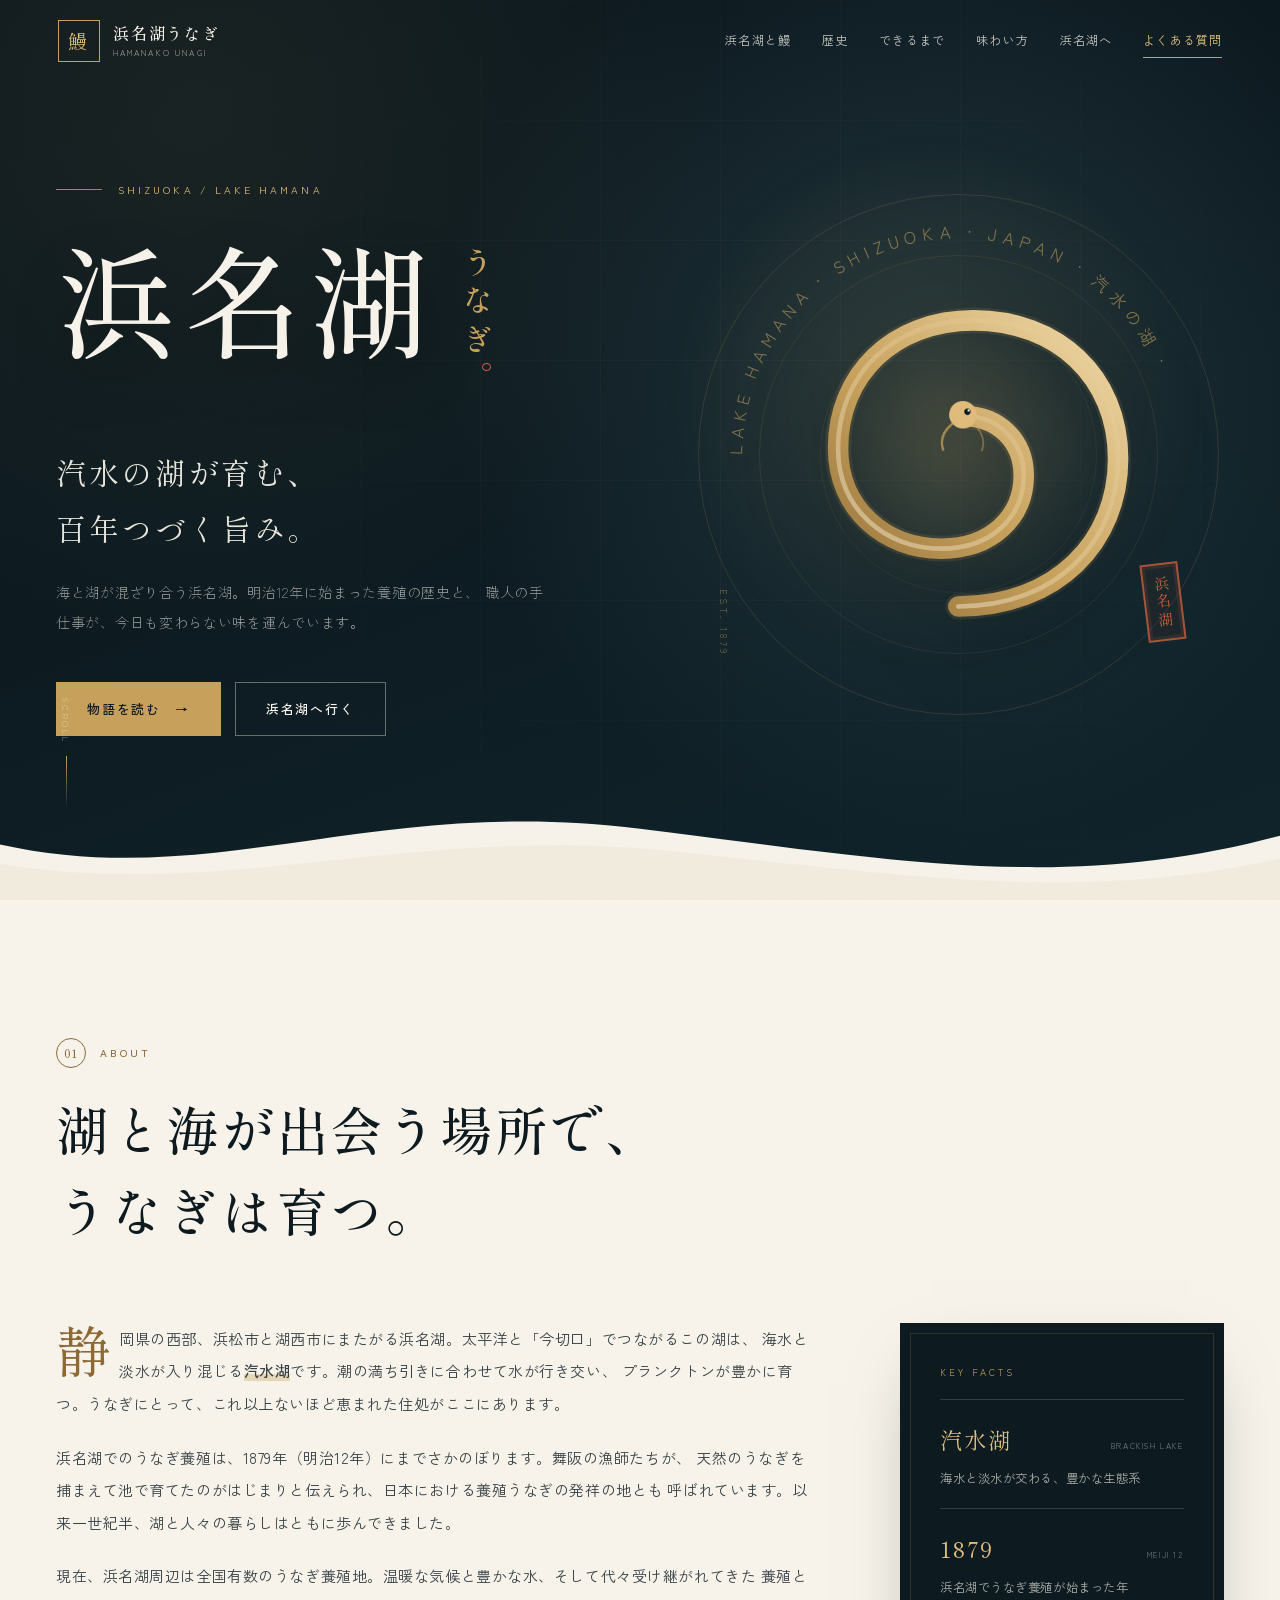
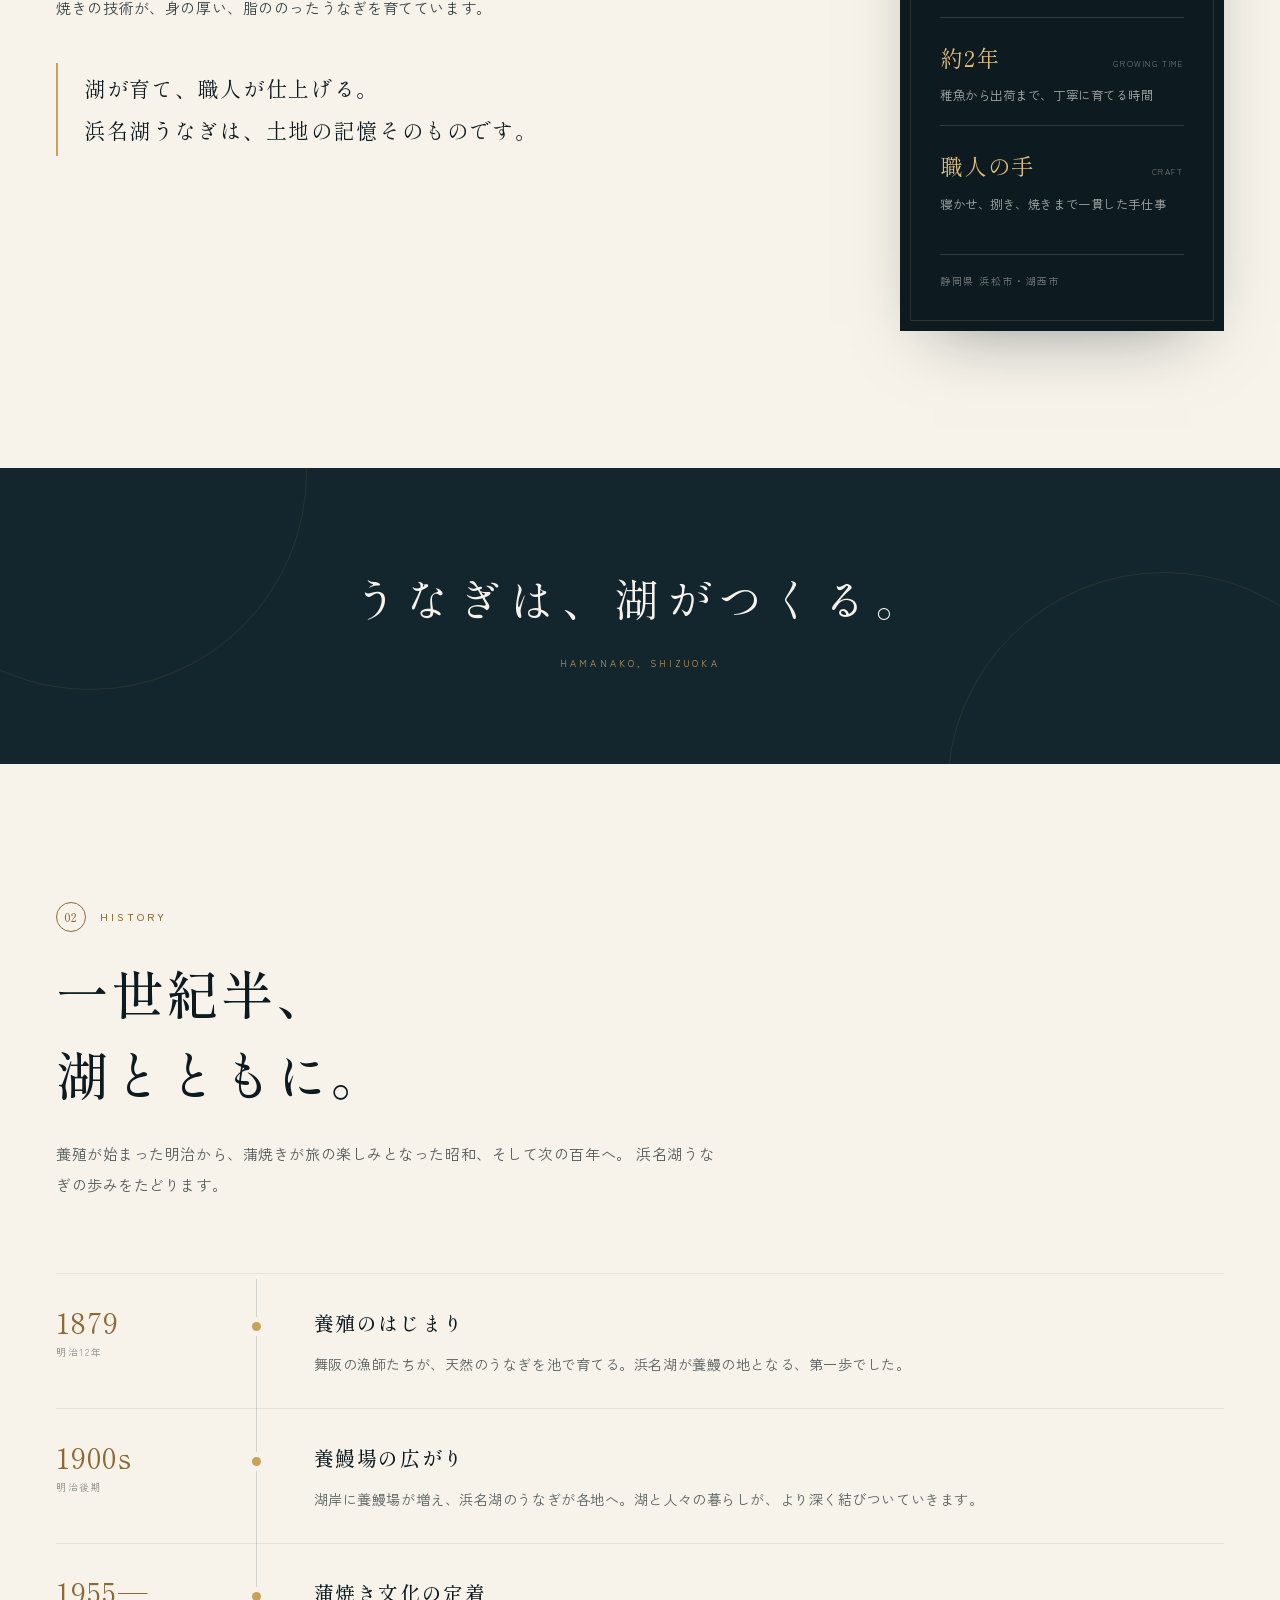
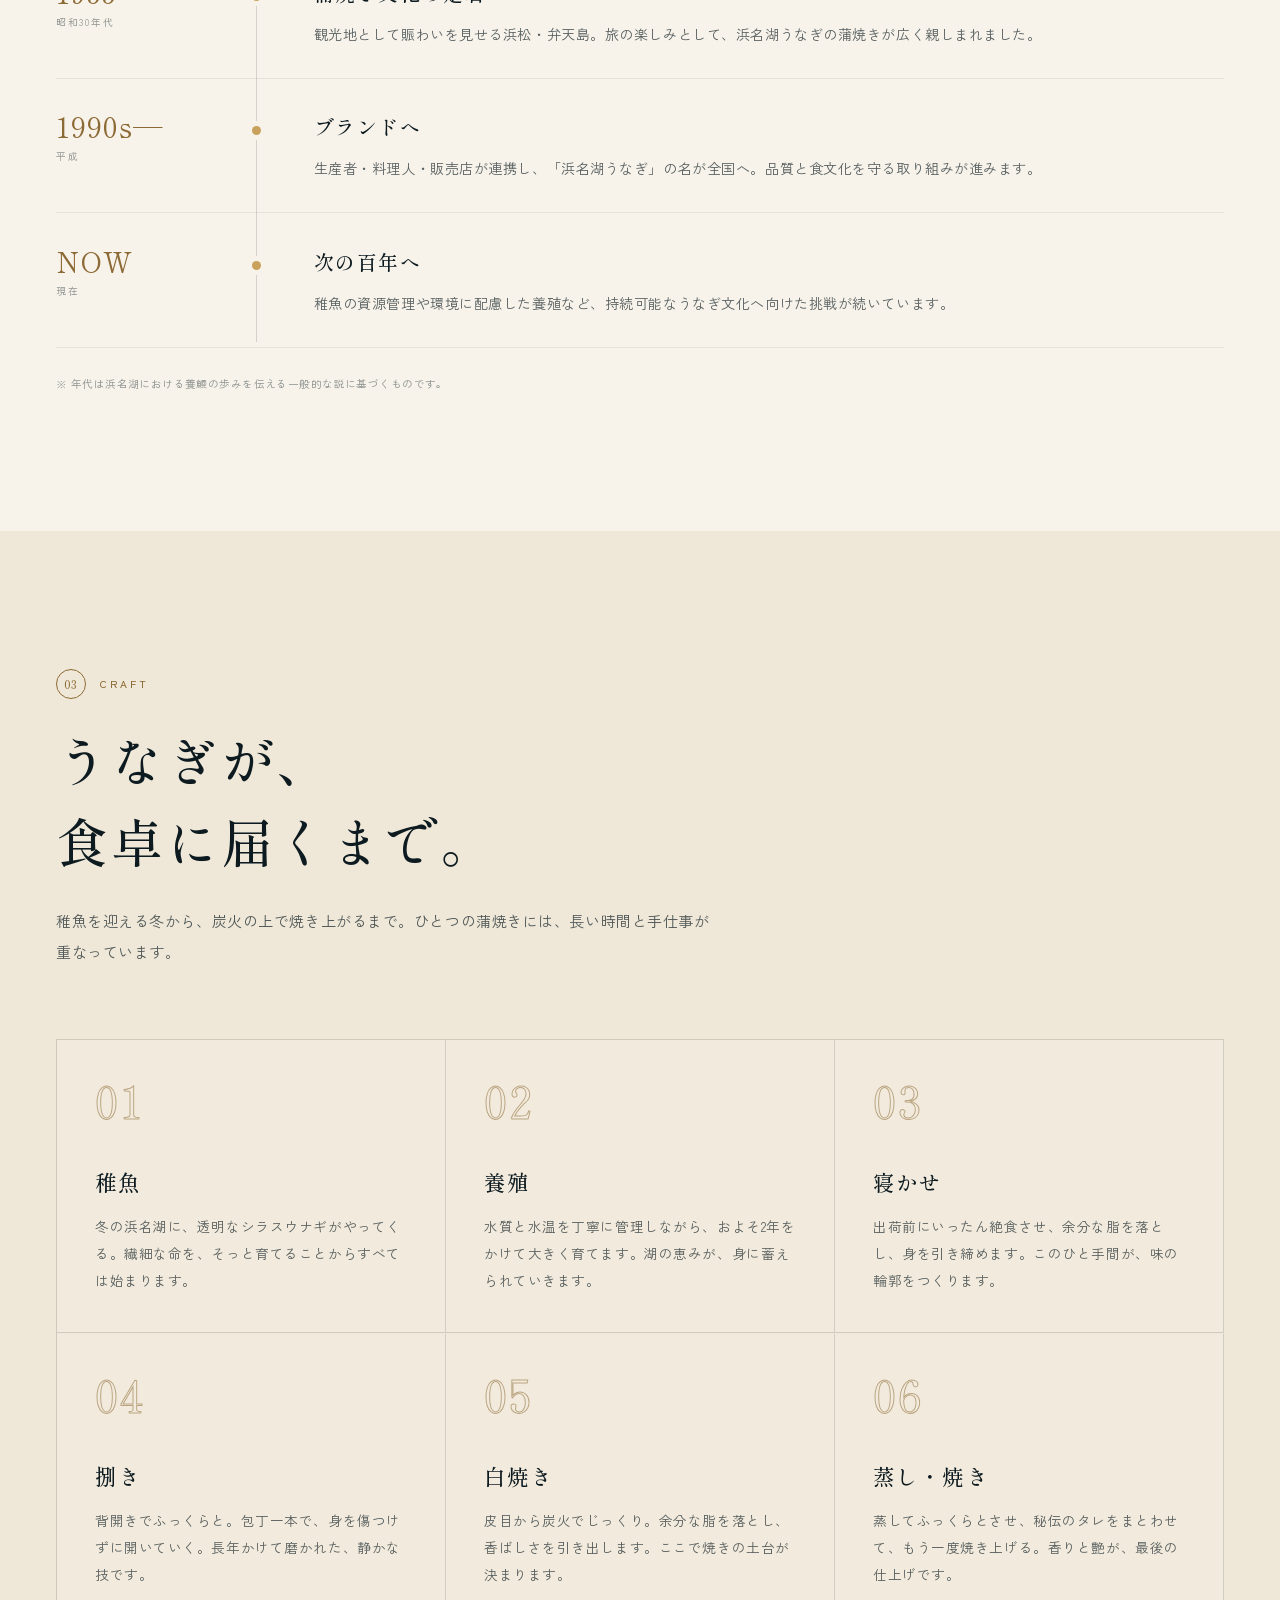
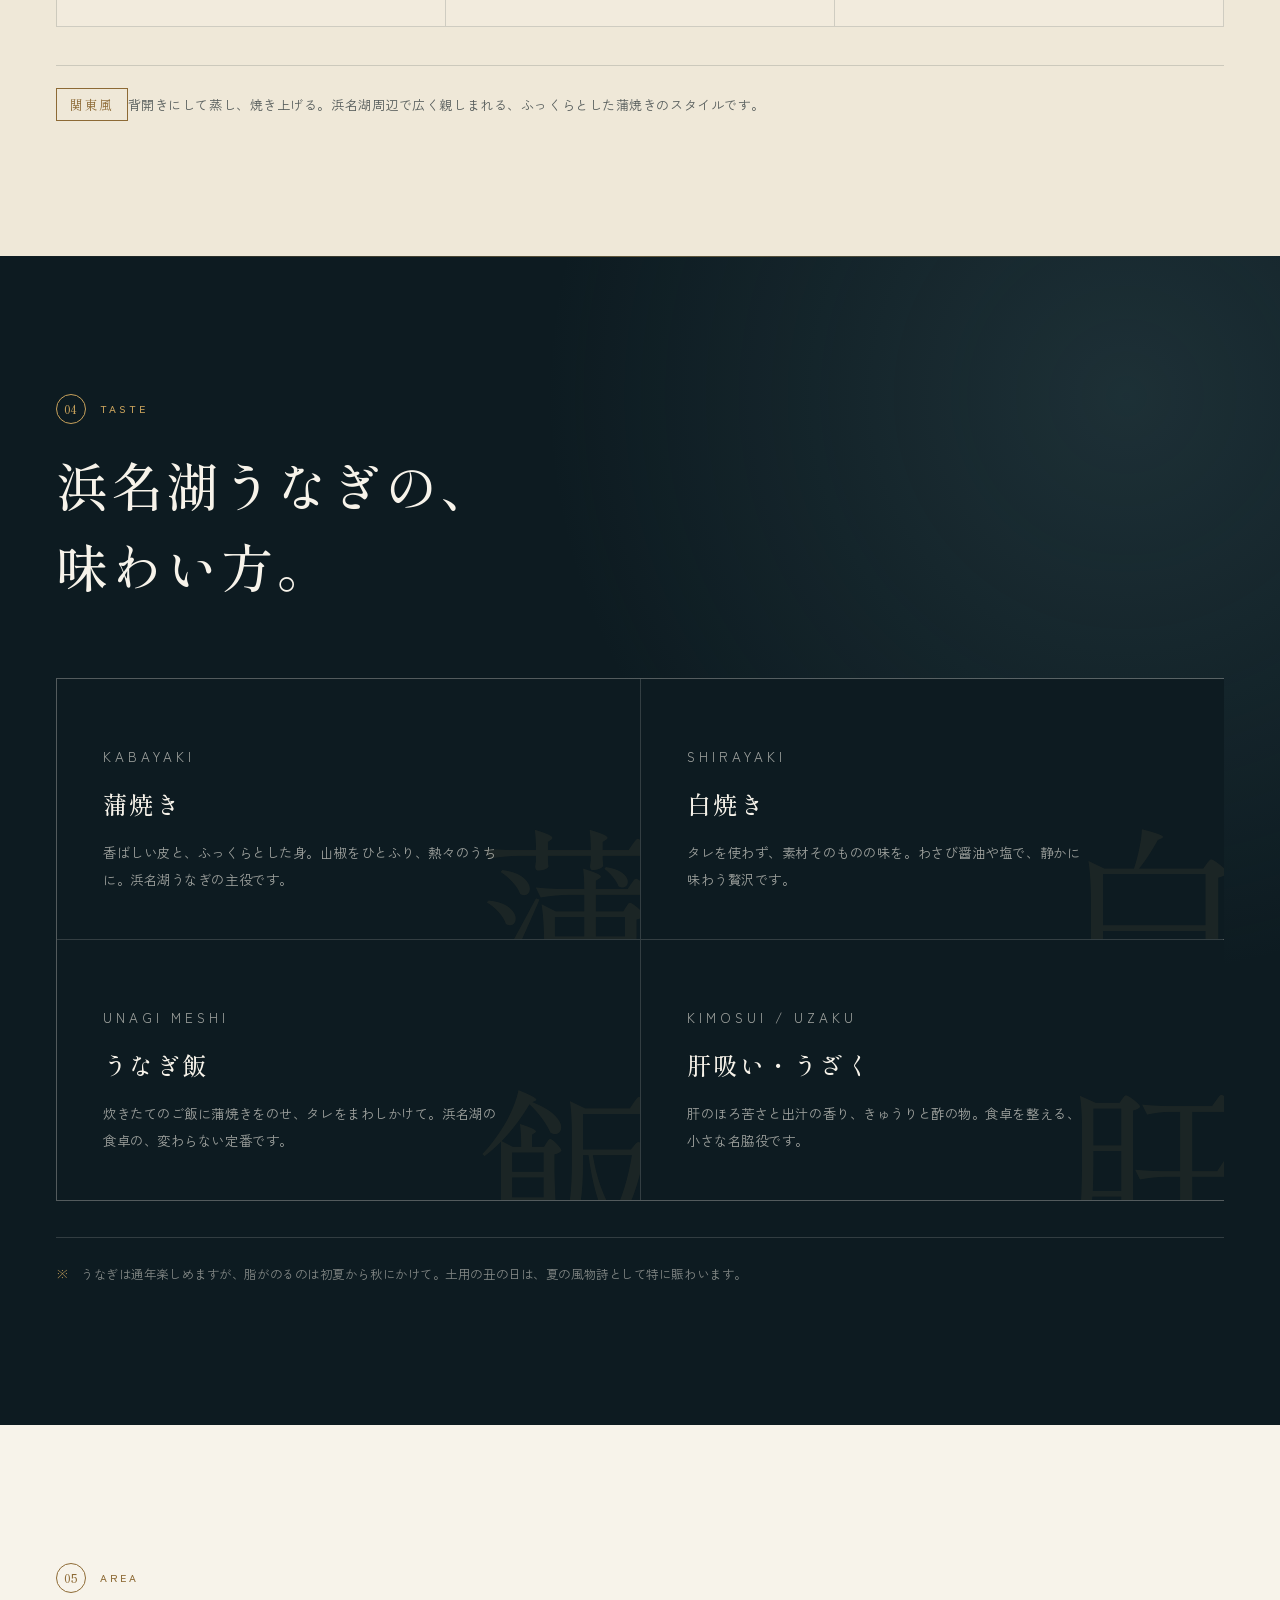
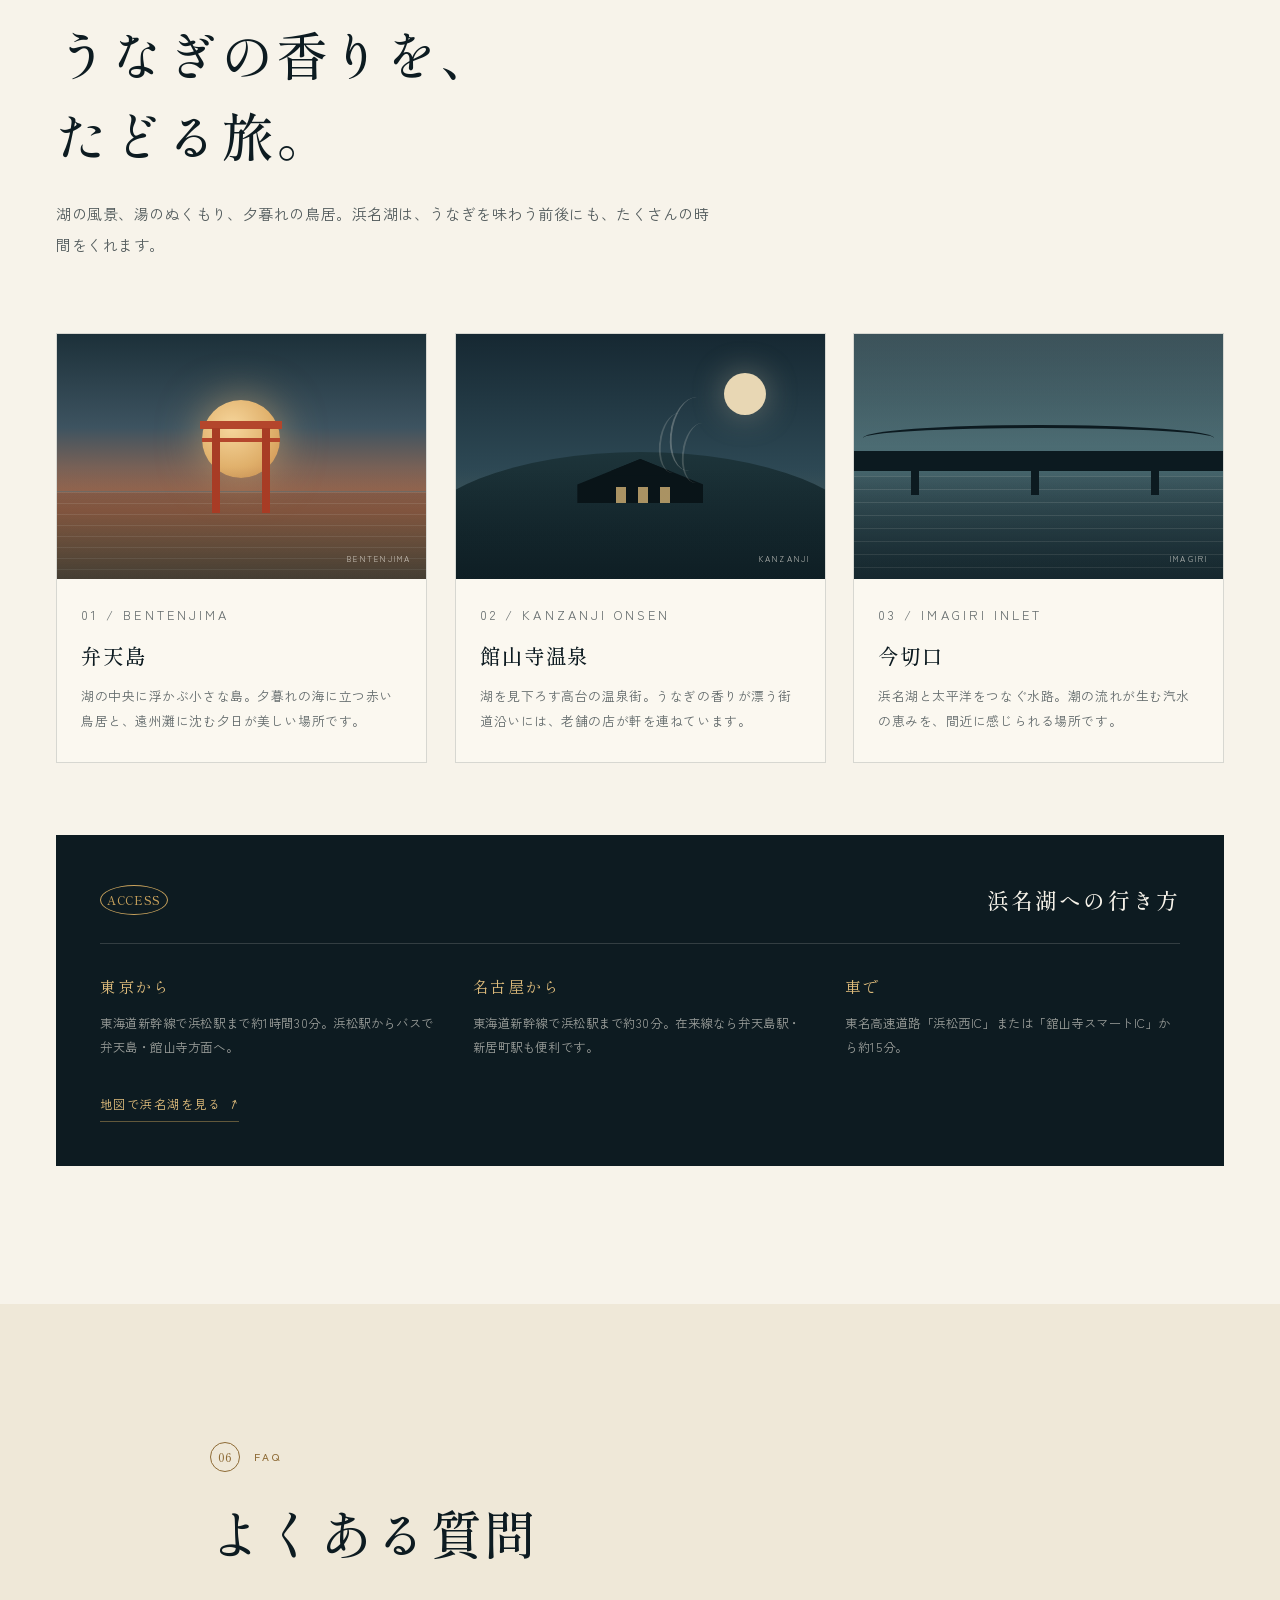
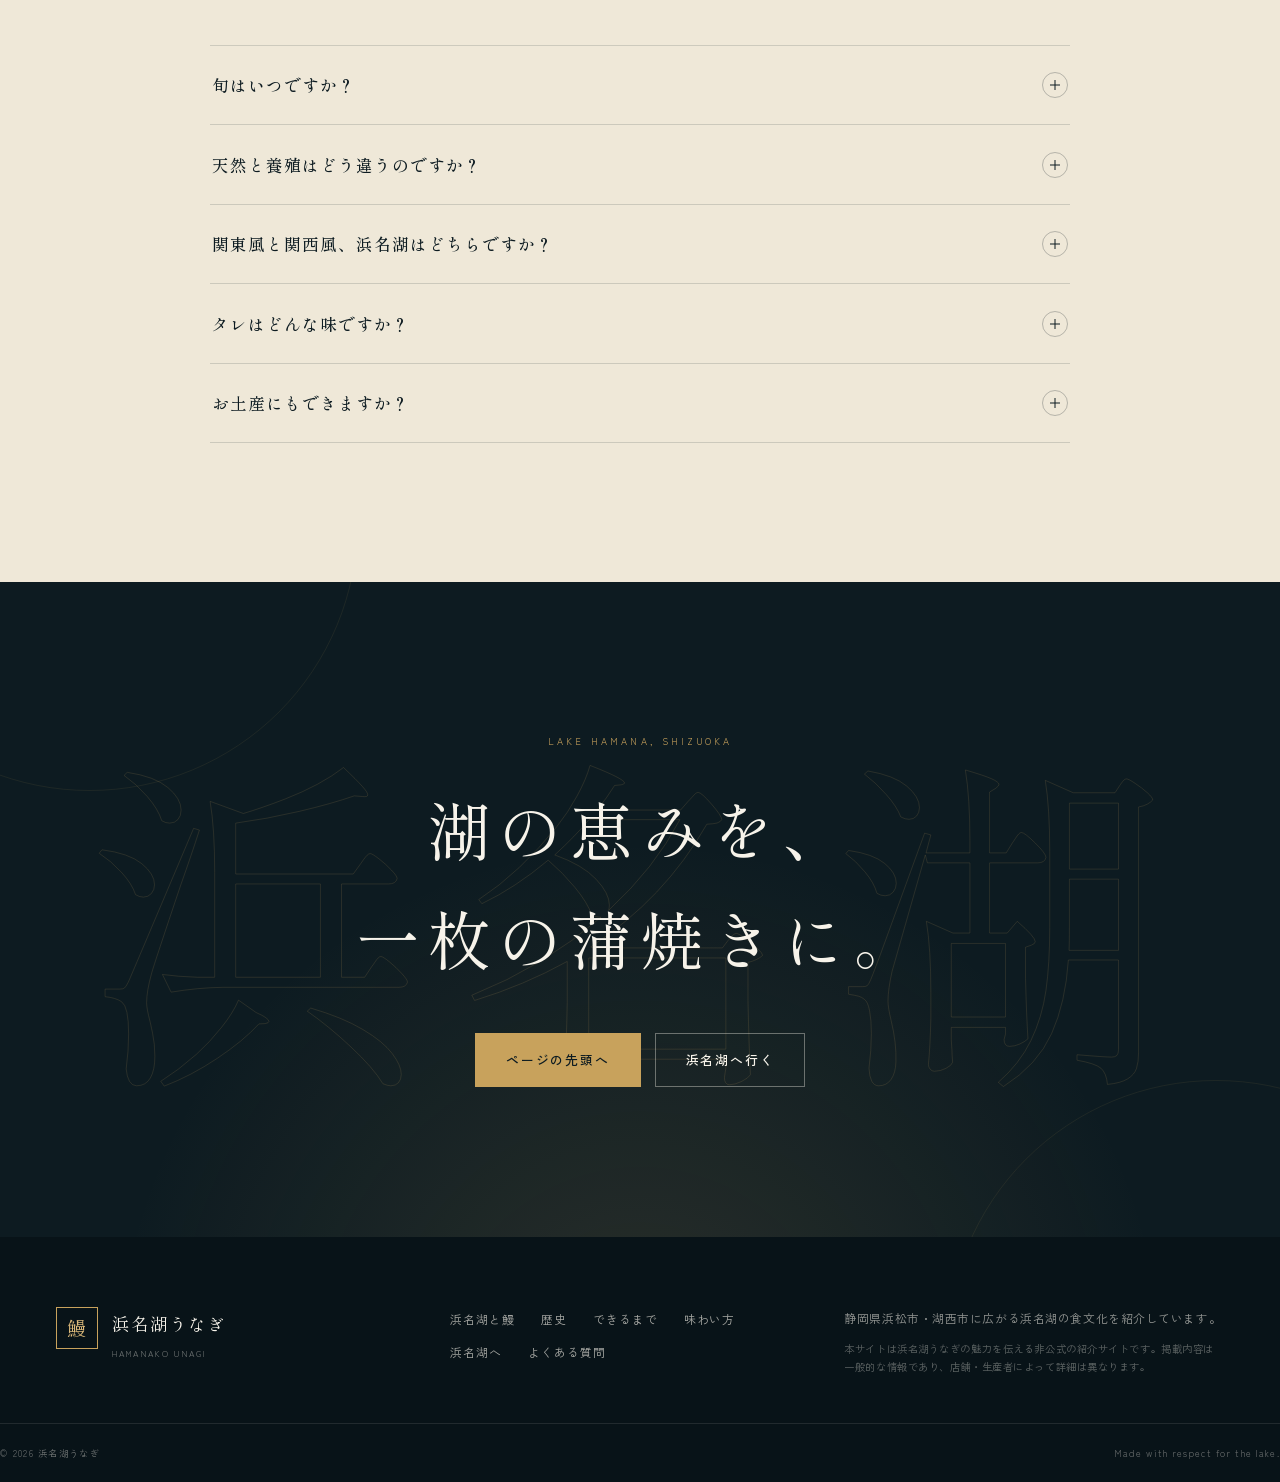
==== index.html @ 0a4b69a8 "浜名湖うなぎの紹介サイトを追加" ====
<!DOCTYPE html>
<html lang="ja">
<head>
  <meta charset="UTF-8">
  <script>document.documentElement.classList.add("js");</script>
  <meta name="viewport" content="width=device-width, initial-scale=1.0">
  <title>浜名湖うなぎ｜汽水の湖が育む、百年の旨み</title>
  <meta name="description" content="静岡県・浜名湖のうなぎを紹介するサイト。海と湖が出会う汽水湖の恵み、1879年から続く養殖の歴史、職人の手仕事、蒲焼き・白焼きの味わい方、浜名湖周辺の楽しみ方をご案内します。">
  <meta name="author" content="浜名湖うなぎ紹介サイト">
  <meta name="theme-color" content="#0d1b21">
  <link rel="canonical" href="https://katzkawai.github.io/kklab-ds-hamanako-unagi/">

  <!-- OGP / Twitter -->
  <meta property="og:type" content="website">
  <meta property="og:site_name" content="浜名湖うなぎ">
  <meta property="og:title" content="浜名湖うなぎ｜汽水の湖が育む、百年の旨み">
  <meta property="og:description" content="海と湖が出会う汽水湖・浜名湖。1879年から続く養殖の歴史と、職人の手仕事が育てるうなぎの物語。">
  <meta property="og:url" content="https://katzkawai.github.io/kklab-ds-hamanako-unagi/">
  <meta property="og:image" content="https://katzkawai.github.io/kklab-ds-hamanako-unagi/assets/ogp.png">
  <meta property="og:image:width" content="1200">
  <meta property="og:image:height" content="630">
  <meta property="og:locale" content="ja_JP">
  <meta name="twitter:card" content="summary_large_image">
  <meta name="twitter:title" content="浜名湖うなぎ｜汽水の湖が育む、百年の旨み">
  <meta name="twitter:description" content="海と湖が出会う汽水湖・浜名湖。1879年から続く養殖の歴史と、職人の手仕事が育てるうなぎの物語。">
  <meta name="twitter:image" content="https://katzkawai.github.io/kklab-ds-hamanako-unagi/assets/ogp.png">

  <link rel="icon" href="assets/favicon.svg" type="image/svg+xml">
  <link rel="preconnect" href="https://fonts.googleapis.com">
  <link rel="preconnect" href="https://fonts.gstatic.com" crossorigin>
  <link href="https://fonts.googleapis.com/css2?family=Shippori+Mincho:wght@400;500;600;700&family=Zen+Kaku+Gothic+New:wght@300;400;500;700&display=swap" rel="stylesheet">
  <link rel="stylesheet" href="assets/style.css">
  <noscript><style>.reveal{opacity:1 !important;transform:none !important}</style></noscript>

  <script type="application/ld+json">
  {
    "@context": "https://schema.org",
    "@type": "WebSite",
    "name": "浜名湖うなぎ",
    "alternateName": "Hamanako Unagi",
    "url": "https://katzkawai.github.io/kklab-ds-hamanako-unagi/",
    "description": "静岡県・浜名湖のうなぎと食文化を紹介する非公式サイト。",
    "inLanguage": "ja",
    "about": {
      "@type": "Place",
      "name": "浜名湖",
      "address": {
        "@type": "PostalAddress",
        "addressRegion": "静岡県",
        "addressLocality": "浜松市・湖西市"
      }
    }
  }
  </script>
</head>
<body>
  <a class="skip-link" href="#main">本文へスキップ</a>
  <div class="grain" aria-hidden="true"></div>

  <header class="site-header" id="header">
    <a class="brand" href="#top" aria-label="浜名湖うなぎ トップへ">
      <span class="brand-mark" aria-hidden="true">鰻</span>
      <span class="brand-text">浜名湖うなぎ<small>HAMANAKO UNAGI</small></span>
    </a>

    <nav class="nav" id="nav" aria-label="メインメニュー">
      <a href="#about">浜名湖と鰻</a>
      <a href="#history">歴史</a>
      <a href="#craft">できるまで</a>
      <a href="#taste">味わい方</a>
      <a href="#area">浜名湖へ</a>
      <a href="#faq">よくある質問</a>
    </nav>

    <button class="nav-toggle" id="navToggle" type="button" aria-expanded="false" aria-controls="nav" aria-label="メニューを開く">
      <span></span><span></span>
    </button>
  </header>

  <main id="main">
    <!-- ============ HERO ============ -->
    <section class="hero" id="top">
      <div class="hero-glow" aria-hidden="true"></div>

      <div class="hero-inner container">
        <div class="hero-copy">
          <p class="hero-kicker"><span class="rule" aria-hidden="true"></span>SHIZUOKA&nbsp;/&nbsp;LAKE&nbsp;HAMANA</p>
          <h1 class="hero-title">
            <span class="hero-kanji">浜名湖</span>
            <span class="hero-unagi">うなぎ<span class="hero-dot">。</span></span>
          </h1>
          <p class="hero-lead">汽水の湖が育む、<br>百年つづく旨み。</p>
          <p class="hero-desc">
            海と湖が混ざり合う浜名湖。明治12年に始まった養殖の歴史と、
            職人の手仕事が、今日も変わらない味を運んでいます。
          </p>
          <div class="hero-actions">
            <a class="btn btn-gold" href="#about">物語を読む<span aria-hidden="true">→</span></a>
            <a class="btn btn-ghost" href="#area">浜名湖へ行く</a>
          </div>
        </div>

        <div class="hero-art" aria-hidden="true">
          <div class="hero-ring hero-ring--1"></div>
          <div class="hero-ring hero-ring--2"></div>
          <div class="hero-ring hero-ring--3"></div>

          <svg class="hero-eel" viewBox="0 0 600 600" fill="none" role="presentation">
            <defs>
              <linearGradient id="eelGrad" x1="120" y1="500" x2="500" y2="120" gradientUnits="userSpaceOnUse">
                <stop offset="0" stop-color="#8d6a35"/>
                <stop offset=".45" stop-color="#c8a25c"/>
                <stop offset="1" stop-color="#f0d9a8"/>
              </linearGradient>
              <linearGradient id="eelBelly" x1="160" y1="520" x2="460" y2="160" gradientUnits="userSpaceOnUse">
                <stop offset="0" stop-color="#fff8e8" stop-opacity=".85"/>
                <stop offset="1" stop-color="#f0d9a8" stop-opacity=".1"/>
              </linearGradient>
            </defs>
            <path class="eel-shadow" d="M300 500C430 500 510 414 510 306C510 198 430 124 320 124C214 124 142 196 142 292C142 372 204 424 278 424C344 424 386 382 386 328C386 282 352 250 308 250" stroke="#c8a25c" stroke-width="34" stroke-linecap="round" opacity=".12"/>
            <path class="eel-body" pathLength="1" d="M300 500C430 500 510 414 510 306C510 198 430 124 320 124C214 124 142 196 142 292C142 372 204 424 278 424C344 424 386 382 386 328C386 282 352 250 308 250" stroke="url(#eelGrad)" stroke-width="27" stroke-linecap="round"/>
            <path class="eel-belly" pathLength="1" d="M300 500C430 500 510 414 510 306C510 198 430 124 320 124C214 124 142 196 142 292C142 372 204 424 278 424C344 424 386 382 386 328C386 282 352 250 308 250" stroke="url(#eelBelly)" stroke-width="6" stroke-linecap="round" opacity=".7"/>
            <g class="eel-head">
              <circle cx="306" cy="248" r="18" fill="#e0bd7c"/>
              <circle cx="312" cy="244" r="4.2" fill="#0d1b21"/>
              <circle cx="313.6" cy="242.4" r="1.4" fill="#fff8e8"/>
              <path d="M292 260C280 270 276 282 280 294" stroke="#c8a25c" stroke-width="3.2" stroke-linecap="round" opacity=".75"/>
              <path d="M322 262C332 272 335 284 331 295" stroke="#c8a25c" stroke-width="2.4" stroke-linecap="round" opacity=".5"/>
            </g>
          </svg>

          <svg class="hero-circle-text" viewBox="0 0 300 300" aria-hidden="true">
            <defs>
              <path id="circlePath" d="M150,150 m-122,0 a122,122 0 1,1 244,0 a122,122 0 1,1 -244,0"/>
            </defs>
            <text>
              <textPath href="#circlePath" startOffset="0">LAKE HAMANA · SHIZUOKA · JAPAN · 汽水の湖 ·</textPath>
            </text>
          </svg>

          <span class="hero-stamp">浜名湖</span>
          <span class="hero-art-label">EST.&nbsp;1879</span>
        </div>
      </div>

      <div class="hero-scroll" aria-hidden="true">
        <span>SCROLL</span><i></i>
      </div>

      <div class="hero-wave" aria-hidden="true">
        <svg viewBox="0 0 1440 160" preserveAspectRatio="none">
          <path d="M0,96 C240,150 420,40 720,78 C1020,116 1200,150 1440,86 L1440,160 L0,160 Z" fill="#f7f3ea"/>
          <path d="M0,118 C260,160 460,72 760,104 C1060,136 1220,160 1440,112 L1440,160 L0,160 Z" fill="#efe8d8" opacity=".55"/>
        </svg>
      </div>
    </section>

    <!-- ============ ABOUT ============ -->
    <section class="section about" id="about">
      <div class="container">
        <div class="section-head">
          <p class="eyebrow reveal"><span class="num">01</span>ABOUT</p>
          <h2 class="reveal" style="--d:.05s">湖と海が出会う場所で、<br>うなぎは育つ。</h2>
        </div>

        <div class="about-grid">
          <div class="about-copy">
            <p class="reveal">
              静岡県の西部、浜松市と湖西市にまたがる浜名湖。太平洋と「今切口」でつながるこの湖は、
              海水と淡水が入り混じる<strong>汽水湖</strong>です。潮の満ち引きに合わせて水が行き交い、
              プランクトンが豊かに育つ。うなぎにとって、これ以上ないほど恵まれた住処がここにあります。
            </p>
            <p class="reveal" style="--d:.08s">
              浜名湖でのうなぎ養殖は、1879年（明治12年）にまでさかのぼります。舞阪の漁師たちが、
              天然のうなぎを捕まえて池で育てたのがはじまりと伝えられ、日本における養殖うなぎの発祥の地とも
              呼ばれています。以来一世紀半、湖と人々の暮らしはともに歩んできました。
            </p>
            <p class="reveal" style="--d:.16s">
              現在、浜名湖周辺は全国有数のうなぎ養殖地。温暖な気候と豊かな水、そして代々受け継がれてきた
              養殖と焼きの技術が、身の厚い、脂ののったうなぎを育てています。
            </p>
            <blockquote class="about-quote reveal" style="--d:.24s">
              <p>湖が育て、職人が仕上げる。<br>浜名湖うなぎは、土地の記憶そのものです。</p>
            </blockquote>
          </div>

          <aside class="about-facts reveal" style="--d:.12s" aria-label="浜名湖うなぎの基本情報">
            <p class="facts-title">KEY&nbsp;FACTS</p>
            <dl class="fact">
              <dt><span>汽水湖</span><small>BRACKISH&nbsp;LAKE</small></dt>
              <dd>海水と淡水が交わる、豊かな生態系</dd>
            </dl>
            <dl class="fact">
              <dt><span>1879</span><small>MEIJI&nbsp;12</small></dt>
              <dd>浜名湖でうなぎ養殖が始まった年</dd>
            </dl>
            <dl class="fact">
              <dt><span>約2年</span><small>GROWING&nbsp;TIME</small></dt>
              <dd>稚魚から出荷まで、丁寧に育てる時間</dd>
            </dl>
            <dl class="fact">
              <dt><span>職人の手</span><small>CRAFT</small></dt>
              <dd>寝かせ、捌き、焼きまで一貫した手仕事</dd>
            </dl>
            <p class="fact-note">静岡県 浜松市・湖西市</p>
          </aside>
        </div>
      </div>
    </section>

    <!-- ============ QUOTE BAND ============ -->
    <section class="quote-band" aria-label="浜名湖うなぎの言葉">
      <div class="quote-band-inner">
        <p class="reveal">うなぎは、湖がつくる。</p>
        <span class="reveal" style="--d:.08s">HAMANAKO,&nbsp;SHIZUOKA</span>
      </div>
    </section>

    <!-- ============ HISTORY ============ -->
    <section class="section history" id="history">
      <div class="container">
        <div class="section-head">
          <p class="eyebrow reveal"><span class="num">02</span>HISTORY</p>
          <h2 class="reveal" style="--d:.05s">一世紀半、<br>湖とともに。</h2>
          <p class="section-lead reveal" style="--d:.1s">
            養殖が始まった明治から、蒲焼きが旅の楽しみとなった昭和、そして次の百年へ。
            浜名湖うなぎの歩みをたどります。
          </p>
        </div>

        <ol class="timeline">
          <li class="timeline-item reveal">
            <div class="timeline-year">1879<small>明治12年</small></div>
            <div class="timeline-body">
              <h3>養殖のはじまり</h3>
              <p>舞阪の漁師たちが、天然のうなぎを池で育てる。浜名湖が養鰻の地となる、第一歩でした。</p>
            </div>
          </li>
          <li class="timeline-item reveal">
            <div class="timeline-year">1900s<small>明治後期</small></div>
            <div class="timeline-body">
              <h3>養鰻場の広がり</h3>
              <p>湖岸に養鰻場が増え、浜名湖のうなぎが各地へ。湖と人々の暮らしが、より深く結びついていきます。</p>
            </div>
          </li>
          <li class="timeline-item reveal">
            <div class="timeline-year">1955—<small>昭和30年代</small></div>
            <div class="timeline-body">
              <h3>蒲焼き文化の定着</h3>
              <p>観光地として賑わいを見せる浜松・弁天島。旅の楽しみとして、浜名湖うなぎの蒲焼きが広く親しまれました。</p>
            </div>
          </li>
          <li class="timeline-item reveal">
            <div class="timeline-year">1990s—<small>平成</small></div>
            <div class="timeline-body">
              <h3>ブランドへ</h3>
              <p>生産者・料理人・販売店が連携し、「浜名湖うなぎ」の名が全国へ。品質と食文化を守る取り組みが進みます。</p>
            </div>
          </li>
          <li class="timeline-item reveal">
            <div class="timeline-year">NOW<small>現在</small></div>
            <div class="timeline-body">
              <h3>次の百年へ</h3>
              <p>稚魚の資源管理や環境に配慮した養殖など、持続可能なうなぎ文化へ向けた挑戦が続いています。</p>
            </div>
          </li>
        </ol>
        <p class="history-note reveal">※ 年代は浜名湖における養鰻の歩みを伝える一般的な説に基づくものです。</p>
      </div>
    </section>

    <!-- ============ CRAFT ============ -->
    <section class="section craft" id="craft">
      <div class="container">
        <div class="section-head">
          <p class="eyebrow reveal"><span class="num">03</span>CRAFT</p>
          <h2 class="reveal" style="--d:.05s">うなぎが、<br>食卓に届くまで。</h2>
          <p class="section-lead reveal" style="--d:.1s">
            稚魚を迎える冬から、炭火の上で焼き上がるまで。ひとつの蒲焼きには、長い時間と手仕事が重なっています。
          </p>
        </div>

        <div class="craft-grid">
          <article class="craft-step reveal">
            <span class="step-num" aria-hidden="true">01</span>
            <h3>稚魚</h3>
            <p>冬の浜名湖に、透明なシラスウナギがやってくる。繊細な命を、そっと育てることからすべては始まります。</p>
          </article>
          <article class="craft-step reveal" style="--d:.05s">
            <span class="step-num" aria-hidden="true">02</span>
            <h3>養殖</h3>
            <p>水質と水温を丁寧に管理しながら、およそ2年をかけて大きく育てます。湖の恵みが、身に蓄えられていきます。</p>
          </article>
          <article class="craft-step reveal" style="--d:.1s">
            <span class="step-num" aria-hidden="true">03</span>
            <h3>寝かせ</h3>
            <p>出荷前にいったん絶食させ、余分な脂を落とし、身を引き締めます。このひと手間が、味の輪郭をつくります。</p>
          </article>
          <article class="craft-step reveal" style="--d:.15s">
            <span class="step-num" aria-hidden="true">04</span>
            <h3>捌き</h3>
            <p>背開きでふっくらと。包丁一本で、身を傷つけずに開いていく。長年かけて磨かれた、静かな技です。</p>
          </article>
          <article class="craft-step reveal" style="--d:.2s">
            <span class="step-num" aria-hidden="true">05</span>
            <h3>白焼き</h3>
            <p>皮目から炭火でじっくり。余分な脂を落とし、香ばしさを引き出します。ここで焼きの土台が決まります。</p>
          </article>
          <article class="craft-step reveal" style="--d:.25s">
            <span class="step-num" aria-hidden="true">06</span>
            <h3>蒸し・焼き</h3>
            <p>蒸してふっくらとさせ、秘伝のタレをまとわせて、もう一度焼き上げる。香りと艶が、最後の仕上げです。</p>
          </article>
        </div>

        <div class="craft-note reveal">
          <p><span>関東風</span>背開きにして蒸し、焼き上げる。浜名湖周辺で広く親しまれる、ふっくらとした蒲焼きのスタイルです。</p>
        </div>
      </div>
    </section>

    <!-- ============ TASTE ============ -->
    <section class="section taste" id="taste">
      <div class="container">
        <div class="section-head">
          <p class="eyebrow reveal"><span class="num">04</span>TASTE</p>
          <h2 class="reveal" style="--d:.05s">浜名湖うなぎの、<br>味わい方。</h2>
        </div>

        <div class="taste-grid">
          <article class="taste-card reveal">
            <span class="taste-kanji" aria-hidden="true">蒲</span>
            <div class="taste-content">
              <p class="taste-en">KABAYAKI</p>
              <h3>蒲焼き</h3>
              <p>香ばしい皮と、ふっくらとした身。山椒をひとふり、熱々のうちに。浜名湖うなぎの主役です。</p>
            </div>
          </article>
          <article class="taste-card reveal" style="--d:.06s">
            <span class="taste-kanji" aria-hidden="true">白</span>
            <div class="taste-content">
              <p class="taste-en">SHIRAYAKI</p>
              <h3>白焼き</h3>
              <p>タレを使わず、素材そのものの味を。わさび醤油や塩で、静かに味わう贅沢です。</p>
            </div>
          </article>
          <article class="taste-card reveal" style="--d:.12s">
            <span class="taste-kanji" aria-hidden="true">飯</span>
            <div class="taste-content">
              <p class="taste-en">UNAGI&nbsp;MESHI</p>
              <h3>うなぎ飯</h3>
              <p>炊きたてのご飯に蒲焼きをのせ、タレをまわしかけて。浜名湖の食卓の、変わらない定番です。</p>
            </div>
          </article>
          <article class="taste-card reveal" style="--d:.18s">
            <span class="taste-kanji" aria-hidden="true">肝</span>
            <div class="taste-content">
              <p class="taste-en">KIMOSUI&nbsp;/&nbsp;UZAKU</p>
              <h3>肝吸い・うざく</h3>
              <p>肝のほろ苦さと出汁の香り、きゅうりと酢の物。食卓を整える、小さな名脇役です。</p>
            </div>
          </article>
        </div>

        <div class="taste-note reveal">
          <p>
            <span class="note-mark">※</span>
            うなぎは通年楽しめますが、脂がのるのは初夏から秋にかけて。土用の丑の日は、夏の風物詩として特に賑わいます。
          </p>
        </div>
      </div>
    </section>

    <!-- ============ AREA ============ -->
    <section class="section area" id="area">
      <div class="container">
        <div class="section-head">
          <p class="eyebrow reveal"><span class="num">05</span>AREA</p>
          <h2 class="reveal" style="--d:.05s">うなぎの香りを、<br>たどる旅。</h2>
          <p class="section-lead reveal" style="--d:.1s">
            湖の風景、湯のぬくもり、夕暮れの鳥居。浜名湖は、うなぎを味わう前後にも、たくさんの時間をくれます。
          </p>
        </div>

        <div class="area-grid">
          <article class="area-card reveal">
            <div class="area-visual area-visual--benten" aria-hidden="true">
              <span class="area-sun"></span>
              <span class="area-torii"></span>
              <span class="area-water"></span>
              <span class="area-label">BENTENJIMA</span>
            </div>
            <div class="area-body">
              <p class="area-en">01&nbsp;/&nbsp;BENTENJIMA</p>
              <h3>弁天島</h3>
              <p>湖の中央に浮かぶ小さな島。夕暮れの海に立つ赤い鳥居と、遠州灘に沈む夕日が美しい場所です。</p>
            </div>
          </article>

          <article class="area-card reveal" style="--d:.08s">
            <div class="area-visual area-visual--kanzanji" aria-hidden="true">
              <span class="area-hill"></span>
              <span class="area-roof"></span>
              <span class="area-steam"></span>
              <span class="area-label">KANZANJI</span>
            </div>
            <div class="area-body">
              <p class="area-en">02&nbsp;/&nbsp;KANZANJI&nbsp;ONSEN</p>
              <h3>館山寺温泉</h3>
              <p>湖を見下ろす高台の温泉街。うなぎの香りが漂う街道沿いには、老舗の店が軒を連ねています。</p>
            </div>
          </article>

          <article class="area-card reveal" style="--d:.16s">
            <div class="area-visual area-visual--inlet" aria-hidden="true">
              <span class="area-bridge"></span>
              <span class="area-ripple"></span>
              <span class="area-label">IMAGIRI</span>
            </div>
            <div class="area-body">
              <p class="area-en">03&nbsp;/&nbsp;IMAGIRI&nbsp;INLET</p>
              <h3>今切口</h3>
              <p>浜名湖と太平洋をつなぐ水路。潮の流れが生む汽水の恵みを、間近に感じられる場所です。</p>
            </div>
          </article>
        </div>

        <div class="access reveal">
          <div class="access-head">
            <p class="eyebrow"><span class="num">ACCESS</span></p>
            <h3>浜名湖への行き方</h3>
          </div>
          <div class="access-grid">
            <div class="access-item">
              <span>東京から</span>
              <p>東海道新幹線で浜松駅まで約1時間30分。浜松駅からバスで弁天島・館山寺方面へ。</p>
            </div>
            <div class="access-item">
              <span>名古屋から</span>
              <p>東海道新幹線で浜松駅まで約30分。在来線なら弁天島駅・新居町駅も便利です。</p>
            </div>
            <div class="access-item">
              <span>車で</span>
              <p>東名高速道路「浜松西IC」または「舘山寺スマートIC」から約15分。</p>
            </div>
          </div>
          <a class="access-map" href="https://www.google.com/maps/search/?api=1&amp;query=%E6%B5%9C%E5%90%8D%E6%B9%96" target="_blank" rel="noopener noreferrer">
            地図で浜名湖を見る<span aria-hidden="true">↗</span>
          </a>
        </div>
      </div>
    </section>

    <!-- ============ FAQ ============ -->
    <section class="section faq" id="faq">
      <div class="container container--narrow">
        <div class="section-head">
          <p class="eyebrow reveal"><span class="num">06</span>FAQ</p>
          <h2 class="reveal" style="--d:.05s">よくある質問</h2>
        </div>

        <div class="faq-list">
          <details class="faq-item reveal">
            <summary><span>旬はいつですか？</span><i aria-hidden="true"></i></summary>
            <div class="faq-answer">
              <p>うなぎは通年美味しく食べられますが、脂がのるのは初夏から秋にかけて。土用の丑の日は、夏の風物詩として特に賑わいます。</p>
            </div>
          </details>
          <details class="faq-item reveal">
            <summary><span>天然と養殖はどう違うのですか？</span><i aria-hidden="true"></i></summary>
            <div class="faq-answer">
              <p>天然うなぎは川や湖で自然に育ち、養殖うなぎは管理された環境で育てられます。浜名湖の養殖うなぎは、安定した品質と厚みのある身が特徴です。</p>
            </div>
          </details>
          <details class="faq-item reveal">
            <summary><span>関東風と関西風、浜名湖はどちらですか？</span><i aria-hidden="true"></i></summary>
            <div class="faq-answer">
              <p>浜名湖周辺では、背開きにして一度蒸してから焼く関東風が広く親しまれています。ふっくらとした食感と、香ばしい皮の両方を楽しめます。</p>
            </div>
          </details>
          <details class="faq-item reveal">
            <summary><span>タレはどんな味ですか？</span><i aria-hidden="true"></i></summary>
            <div class="faq-answer">
              <p>醤油、みりん、砂糖を基本に、店ごとに継ぎ足されてきたタレ。甘すぎず、うなぎの脂と香りを引き立てる味わいです。</p>
            </div>
          </details>
          <details class="faq-item reveal">
            <summary><span>お土産にもできますか？</span><i aria-hidden="true"></i></summary>
            <div class="faq-answer">
              <p>蒲焼きの真空パックや、うなぎを使った加工品は通販でも購入できます。冷凍で日持ちするものも多く、贈り物にも喜ばれます。</p>
            </div>
          </details>
        </div>
      </div>
    </section>

    <!-- ============ CLOSING ============ -->
    <section class="closing">
      <span class="closing-watermark" aria-hidden="true">浜名湖</span>
      <div class="closing-inner">
        <p class="closing-en reveal">LAKE&nbsp;HAMANA,&nbsp;SHIZUOKA</p>
        <p class="closing-text reveal" style="--d:.06s">湖の恵みを、<br>一枚の蒲焼きに。</p>
        <div class="closing-actions reveal" style="--d:.12s">
          <a class="btn btn-gold" href="#top">ページの先頭へ</a>
          <a class="btn btn-ghost" href="#area">浜名湖へ行く</a>
        </div>
      </div>
    </section>
  </main>

  <footer class="site-footer">
    <div class="container footer-grid">
      <div class="footer-brand">
        <span class="brand-mark" aria-hidden="true">鰻</span>
        <div>
          <p class="footer-title">浜名湖うなぎ</p>
          <p class="footer-sub">HAMANAKO&nbsp;UNAGI</p>
        </div>
      </div>

      <nav class="footer-nav" aria-label="フッターメニュー">
        <a href="#about">浜名湖と鰻</a>
        <a href="#history">歴史</a>
        <a href="#craft">できるまで</a>
        <a href="#taste">味わい方</a>
        <a href="#area">浜名湖へ</a>
        <a href="#faq">よくある質問</a>
      </nav>

      <div class="footer-note">
        <p>静岡県浜松市・湖西市に広がる浜名湖の食文化を紹介しています。</p>
        <p class="footer-disclaimer">本サイトは浜名湖うなぎの魅力を伝える非公式の紹介サイトです。掲載内容は一般的な情報であり、店舗・生産者によって詳細は異なります。</p>
      </div>
    </div>
    <div class="footer-bottom">
      <p>© <span id="year">2026</span> 浜名湖うなぎ</p>
      <p>Made with respect for the lake.</p>
    </div>
  </footer>

  <script src="assets/script.js" defer></script>
</body>
</html>
---- assets/style.css ----
/* =========================================================
   浜名湖うなぎ — stylesheet
   ========================================================= */

:root {
  --ink: #0d1b21;
  --ink-2: #13262e;
  --ink-3: #1d343d;
  --paper: #f7f3ea;
  --paper-2: #efe8d8;
  --paper-3: #e5dbc4;
  --gold: #c8a25c;
  --gold-2: #e0bd7c;
  --gold-deep: #8d6a35;
  --vermilion: #b4462c;
  --vermilion-2: #d0603f;
  --lake: #46666d;
  --line: rgba(13, 27, 33, 0.15);
  --line-soft: rgba(13, 27, 33, 0.08);
  --line-light: rgba(247, 243, 234, 0.16);
  --shadow: 0 26px 70px -34px rgba(13, 27, 33, 0.5);

  --font-serif: "Shippori Mincho", "Yu Mincho", "YuMincho", "Hiragino Mincho ProN", "IPAMincho", serif;
  --font-sans: "Zen Kaku Gothic New", "Yu Gothic", "Hiragino Kaku Gothic ProN", "IPAGothic", sans-serif;

  --header-h: 82px;
  --container: 1180px;
  --ease: cubic-bezier(0.22, 0.61, 0.36, 1);
}

/* ---------- reset ---------- */
*,
*::before,
*::after {
  box-sizing: border-box;
}

html {
  scroll-behavior: smooth;
  scroll-padding-top: calc(var(--header-h) + 18px);
  -webkit-text-size-adjust: 100%;
}

body {
  margin: 0;
  background: var(--paper);
  color: var(--ink);
  font-family: var(--font-sans);
  font-weight: 400;
  font-size: 16px;
  line-height: 1.95;
  letter-spacing: 0.035em;
  overflow-x: hidden;
  -webkit-font-smoothing: antialiased;
  text-rendering: optimizeLegibility;
}

body.is-locked {
  overflow: hidden;
}

h1, h2, h3, h4, p, figure, blockquote, dl, dd, ol, ul {
  margin: 0;
  padding: 0;
}

ol, ul {
  list-style: none;
}

a {
  color: inherit;
  text-decoration: none;
}

img, svg {
  display: block;
  max-width: 100%;
}

button {
  font: inherit;
  color: inherit;
  background: none;
  border: 0;
  cursor: pointer;
}

::selection {
  background: var(--gold);
  color: var(--ink);
}

:focus-visible {
  outline: 2px solid var(--gold);
  outline-offset: 4px;
}

.skip-link {
  position: fixed;
  top: 10px;
  left: 10px;
  z-index: 300;
  padding: 10px 18px;
  background: var(--paper);
  color: var(--ink);
  border: 1px solid var(--ink);
  transform: translateY(-180%);
  transition: transform 0.25s var(--ease);
}

.skip-link:focus {
  transform: translateY(0);
}

/* ---------- paper grain ---------- */
.grain {
  position: fixed;
  inset: 0;
  z-index: 90;
  pointer-events: none;
  opacity: 0.38;
  mix-blend-mode: multiply;
  background-image: url("data:image/svg+xml,%3Csvg xmlns='http://www.w3.org/2000/svg' width='160' height='160'%3E%3Cfilter id='n'%3E%3CfeTurbulence type='fractalNoise' baseFrequency='0.85' numOctaves='2' stitchTiles='stitch'/%3E%3CfeColorMatrix type='saturate' values='0'/%3E%3C/filter%3E%3Crect width='160' height='160' filter='url(%23n)' opacity='0.09'/%3E%3C/svg%3E");
}

/* ---------- shared ---------- */
.container {
  width: min(100% - clamp(40px, 9vw, 112px), var(--container));
  margin-inline: auto;
}

.container--narrow {
  width: min(100% - clamp(40px, 9vw, 112px), 860px);
}

.section {
  position: relative;
  padding-block: clamp(76px, 11vw, 138px);
}

.section-head {
  margin-bottom: clamp(44px, 6vw, 72px);
}

.eyebrow {
  display: flex;
  align-items: center;
  gap: 14px;
  margin-bottom: 20px;
  font-family: var(--font-sans);
  font-size: 0.66rem;
  font-weight: 500;
  letter-spacing: 0.28em;
  color: var(--gold-deep);
}

.eyebrow .num {
  display: inline-flex;
  align-items: center;
  justify-content: center;
  min-width: 30px;
  height: 30px;
  padding-inline: 6px;
  border: 1px solid currentColor;
  border-radius: 50%;
  font-family: var(--font-serif);
  font-size: 0.72rem;
  letter-spacing: 0.06em;
}

.section-head h2 {
  font-family: var(--font-serif);
  font-weight: 500;
  font-size: clamp(2rem, 4.1vw, 3.5rem);
  line-height: 1.55;
  letter-spacing: 0.055em;
}

.section-lead {
  max-width: 44em;
  margin-top: 24px;
  color: rgba(13, 27, 33, 0.7);
  font-size: 0.94rem;
  line-height: 2.05;
}

/* ---------- buttons ---------- */
.btn {
  display: inline-flex;
  align-items: center;
  justify-content: center;
  gap: 14px;
  min-height: 54px;
  padding: 13px 30px;
  border: 1px solid transparent;
  font-size: 0.8rem;
  font-weight: 500;
  letter-spacing: 0.14em;
  line-height: 1.4;
  transition: background-color 0.35s var(--ease), color 0.35s var(--ease),
    border-color 0.35s var(--ease), transform 0.35s var(--ease);
}

.btn-gold {
  background: var(--gold);
  color: var(--ink);
  border-color: var(--gold);
}

.btn-gold:hover {
  background: var(--gold-2);
  border-color: var(--gold-2);
  transform: translateY(-2px);
}

.btn-ghost {
  color: var(--paper);
  border-color: rgba(247, 243, 234, 0.38);
}

.btn-ghost:hover {
  background: rgba(247, 243, 234, 0.08);
  border-color: var(--gold);
  color: var(--gold-2);
  transform: translateY(-2px);
}

/* =========================================================
   Header
   ========================================================= */
.site-header {
  position: fixed;
  inset: 0 0 auto;
  z-index: 100;
  display: flex;
  align-items: center;
  justify-content: space-between;
  height: var(--header-h);
  padding-inline: clamp(20px, 4.5vw, 58px);
  color: var(--paper);
  transition: background-color 0.4s var(--ease), height 0.4s var(--ease),
    border-color 0.4s var(--ease), backdrop-filter 0.4s var(--ease);
  border-bottom: 1px solid transparent;
}

.site-header.is-scrolled {
  height: 68px;
  background: rgba(13, 27, 33, 0.9);
  border-bottom-color: rgba(200, 162, 92, 0.2);
  backdrop-filter: blur(14px);
  -webkit-backdrop-filter: blur(14px);
}

.brand {
  display: inline-flex;
  align-items: center;
  gap: 13px;
  z-index: 95;
}

.brand-mark {
  display: inline-flex;
  align-items: center;
  justify-content: center;
  width: 42px;
  height: 42px;
  border: 1px solid var(--gold);
  color: var(--gold-2);
  font-family: var(--font-serif);
  font-size: 1.22rem;
  line-height: 1;
  transition: background-color 0.35s var(--ease), color 0.35s var(--ease);
}

.brand:hover .brand-mark {
  background: var(--gold);
  color: var(--ink);
}

.brand-text {
  display: flex;
  flex-direction: column;
  font-family: var(--font-serif);
  font-size: 1.02rem;
  font-weight: 500;
  letter-spacing: 0.12em;
  line-height: 1.35;
}

.brand-text small {
  margin-top: 3px;
  font-family: var(--font-sans);
  font-size: 0.52rem;
  font-weight: 400;
  letter-spacing: 0.26em;
  color: rgba(247, 243, 234, 0.58);
}

.nav {
  display: flex;
  align-items: center;
  gap: clamp(16px, 2.4vw, 34px);
}

.nav a {
  position: relative;
  padding-block: 8px;
  font-size: 0.76rem;
  font-weight: 400;
  letter-spacing: 0.1em;
  color: rgba(247, 243, 234, 0.76);
  transition: color 0.3s var(--ease);
}

.nav a::after {
  content: "";
  position: absolute;
  left: 0;
  bottom: 2px;
  width: 100%;
  height: 1px;
  background: var(--gold);
  transform: scaleX(0);
  transform-origin: right;
  transition: transform 0.35s var(--ease);
}

.nav a:hover,
.nav a.is-current {
  color: var(--gold-2);
}

.nav a:hover::after,
.nav a.is-current::after {
  transform: scaleX(1);
  transform-origin: left;
}

.nav-toggle {
  display: none;
  flex-direction: column;
  align-items: center;
  justify-content: center;
  gap: 7px;
  width: 44px;
  height: 44px;
  z-index: 99;
}

.nav-toggle span {
  display: block;
  width: 24px;
  height: 1px;
  background: currentColor;
  transition: transform 0.35s var(--ease), opacity 0.35s var(--ease);
}

.site-header.is-open .nav-toggle span:first-child {
  transform: translateY(4px) rotate(45deg);
}

.site-header.is-open .nav-toggle span:last-child {
  transform: translateY(-4px) rotate(-45deg);
}

/* =========================================================
   Hero
   ========================================================= */
.hero {
  position: relative;
  min-height: 100svh;
  padding-top: var(--header-h);
  overflow: hidden;
  background:
    radial-gradient(circle at 72% 40%, rgba(70, 102, 109, 0.32), transparent 45%),
    radial-gradient(circle at 15% 12%, rgba(200, 162, 92, 0.08), transparent 40%),
    linear-gradient(160deg, #0b171d 0%, #0d1b21 48%, #10242c 100%);
  color: var(--paper);
}

.hero::before {
  content: "";
  position: absolute;
  inset: 0;
  background-image:
    linear-gradient(rgba(247, 243, 234, 0.035) 1px, transparent 1px),
    linear-gradient(90deg, rgba(247, 243, 234, 0.035) 1px, transparent 1px);
  background-size: 120px 120px;
  mask-image: radial-gradient(circle at 60% 45%, #000 0%, transparent 72%);
  -webkit-mask-image: radial-gradient(circle at 60% 45%, #000 0%, transparent 72%);
  pointer-events: none;
}

.hero-glow {
  position: absolute;
  top: 12%;
  right: 4%;
  width: 46vw;
  height: 46vw;
  max-width: 680px;
  max-height: 680px;
  border-radius: 50%;
  background: radial-gradient(circle, rgba(200, 162, 92, 0.13), transparent 64%);
  filter: blur(10px);
  pointer-events: none;
}

.hero-inner {
  position: relative;
  z-index: 2;
  display: grid;
  grid-template-columns: minmax(0, 1.06fr) minmax(0, 0.94fr);
  align-items: center;
  gap: clamp(20px, 3vw, 56px);
  min-height: calc(100svh - var(--header-h));
  padding-block: 46px 120px;
}

.hero-copy {
  padding-top: 8px;
}

.hero-kicker {
  display: flex;
  align-items: center;
  gap: 16px;
  margin-bottom: clamp(22px, 4vh, 38px);
  font-size: 0.64rem;
  font-weight: 400;
  letter-spacing: 0.3em;
  color: var(--gold-2);
}

.hero-kicker .rule {
  display: inline-block;
  width: 46px;
  height: 1px;
  background: currentColor;
  opacity: 0.65;
}

.hero-title {
  display: flex;
  align-items: flex-start;
  gap: clamp(8px, 1.4vw, 24px);
}

.hero-kanji {
  font-family: var(--font-serif);
  font-weight: 500;
  font-size: clamp(4.1rem, 9.4vw, 8.9rem);
  line-height: 1.02;
  letter-spacing: 0.055em;
  text-shadow: 0 20px 60px rgba(0, 0, 0, 0.28);
}

.hero-unagi {
  writing-mode: vertical-rl;
  margin-top: 0.35em;
  padding-block: 0.12em;
  font-family: var(--font-serif);
  font-weight: 500;
  font-size: clamp(1.24rem, 2.4vw, 2.2rem);
  line-height: 1.25;
  letter-spacing: 0.24em;
  color: var(--gold);
}

.hero-dot {
  color: var(--vermilion-2);
}

.hero-lead {
  margin-top: clamp(28px, 5vh, 46px);
  font-family: var(--font-serif);
  font-weight: 400;
  font-size: clamp(1.45rem, 2.35vw, 2rem);
  line-height: 1.85;
  letter-spacing: 0.1em;
  color: rgba(247, 243, 234, 0.94);
}

.hero-desc {
  max-width: 35em;
  margin-top: 22px;
  font-size: 0.88rem;
  font-weight: 300;
  line-height: 2.1;
  letter-spacing: 0.05em;
  color: rgba(247, 243, 234, 0.64);
}

.hero-actions {
  display: flex;
  flex-wrap: wrap;
  gap: 14px;
  margin-top: clamp(30px, 5vh, 46px);
}

.hero-scroll {
  position: absolute;
  left: clamp(20px, 4.5vw, 58px);
  bottom: 92px;
  z-index: 2;
  display: flex;
  flex-direction: column;
  align-items: center;
  gap: 12px;
  font-size: 0.54rem;
  letter-spacing: 0.32em;
  color: rgba(247, 243, 234, 0.48);
}

.hero-scroll span {
  writing-mode: vertical-rl;
}

.hero-scroll i {
  display: block;
  width: 1px;
  height: 52px;
  background: linear-gradient(to bottom, var(--gold), transparent);
  animation: scrollLine 2.6s var(--ease) infinite;
  transform-origin: top;
}

@keyframes scrollLine {
  0% { transform: scaleY(0); opacity: 0; }
  30% { opacity: 1; }
  100% { transform: scaleY(1); opacity: 0; }
}

/* hero artwork */
.hero-art {
  position: relative;
  width: min(100%, 590px);
  aspect-ratio: 1;
  margin-inline: auto;
  will-change: transform;
}

.hero-ring {
  position: absolute;
  border: 1px solid rgba(200, 162, 92, 0.17);
  border-radius: 50%;
}

.hero-ring--1 { inset: 1%; }
.hero-ring--2 { inset: 12.5%; border-color: rgba(200, 162, 92, 0.12); }
.hero-ring--3 { inset: 24%; border-color: rgba(200, 162, 92, 0.09); }

.hero-art::before {
  content: "";
  position: absolute;
  inset: 22%;
  border-radius: 50%;
  background: radial-gradient(circle, rgba(200, 162, 92, 0.16), transparent 68%);
  filter: blur(8px);
}

.hero-eel {
  position: absolute;
  inset: 7%;
  width: 86%;
  height: 86%;
  filter: drop-shadow(0 18px 40px rgba(0, 0, 0, 0.35));
}

.eel-body {
  stroke-dasharray: 1;
  stroke-dashoffset: 1;
  animation: drawEel 2.6s 0.35s var(--ease) forwards;
}

.eel-belly {
  stroke-dasharray: 1;
  stroke-dashoffset: 1;
  animation: drawEel 2.6s 0.35s var(--ease) forwards;
}

.eel-head {
  opacity: 0;
  animation: fadeHead 0.9s 2.5s var(--ease) forwards;
}

@keyframes drawEel {
  to { stroke-dashoffset: 0; }
}

@keyframes fadeHead {
  to { opacity: 1; }
}

.hero-circle-text {
  position: absolute;
  inset: 0;
  width: 100%;
  height: 100%;
  animation: rotateSlow 80s linear infinite;
}

.hero-circle-text text {
  fill: rgba(200, 162, 92, 0.6);
  font-family: var(--font-sans);
  font-size: 9.5px;
  font-weight: 400;
  letter-spacing: 0.34em;
}

@keyframes rotateSlow {
  to { transform: rotate(360deg); }
}

.hero-stamp {
  position: absolute;
  right: 8%;
  bottom: 15%;
  padding: 10px 7px 9px;
  border: 2px solid rgba(208, 96, 63, 0.78);
  color: var(--vermilion-2);
  font-family: var(--font-serif);
  font-size: 0.92rem;
  line-height: 1.35;
  letter-spacing: 0.22em;
  writing-mode: vertical-rl;
  transform: rotate(-7deg);
  background: rgba(180, 70, 44, 0.06);
  box-shadow: inset 0 0 0 3px rgba(208, 96, 63, 0.12);
}

.hero-art-label {
  position: absolute;
  left: 4%;
  bottom: 12%;
  writing-mode: vertical-rl;
  font-size: 0.56rem;
  letter-spacing: 0.38em;
  color: rgba(200, 162, 92, 0.55);
}

.hero-wave {
  position: absolute;
  inset: auto 0 -1px;
  z-index: 3;
  line-height: 0;
  pointer-events: none;
}

.hero-wave svg {
  width: 100%;
  height: clamp(90px, 11vw, 158px);
}

/* =========================================================
   About
   ========================================================= */
.about {
  background: var(--paper);
}

.about-grid {
  display: grid;
  grid-template-columns: minmax(0, 1.4fr) minmax(300px, 0.6fr);
  gap: clamp(44px, 7vw, 90px);
  align-items: start;
}

.about-copy p {
  margin-bottom: 1.45em;
  font-size: 0.94rem;
  line-height: 2.15;
  color: rgba(13, 27, 33, 0.82);
}

.about-copy > p:first-of-type::first-letter {
  float: left;
  margin: 0.08em 0.12em 0 0;
  font-family: var(--font-serif);
  font-size: 3.7em;
  line-height: 0.8;
  color: var(--gold-deep);
}

.about-copy strong {
  font-weight: 500;
  background: linear-gradient(transparent 66%, rgba(200, 162, 92, 0.35) 66%);
}

.about-quote {
  position: relative;
  margin-top: 38px;
  padding: 4px 0 4px 26px;
  border-left: 2px solid var(--gold);
}

.about-quote p {
  margin: 0;
  font-family: var(--font-serif);
  font-size: clamp(1.12rem, 1.65vw, 1.36rem);
  line-height: 2;
  letter-spacing: 0.08em;
  color: var(--ink);
}

.about-facts {
  position: sticky;
  top: calc(var(--header-h) + 26px);
  padding: clamp(26px, 3.4vw, 40px);
  background: var(--ink);
  color: var(--paper);
  box-shadow: var(--shadow);
}

.about-facts::after {
  content: "";
  position: absolute;
  inset: 10px;
  border: 1px solid rgba(200, 162, 92, 0.18);
  pointer-events: none;
}

.facts-title {
  margin-bottom: 18px;
  font-size: 0.58rem;
  letter-spacing: 0.32em;
  color: var(--gold);
}

.fact {
  padding-block: 18px;
  border-top: 1px solid var(--line-light);
}

.fact dt {
  display: flex;
  align-items: baseline;
  justify-content: space-between;
  gap: 12px;
}

.fact dt span {
  font-family: var(--font-serif);
  font-size: 1.4rem;
  letter-spacing: 0.08em;
  color: var(--gold-2);
}

.fact dt small {
  font-size: 0.5rem;
  letter-spacing: 0.2em;
  color: rgba(247, 243, 234, 0.45);
}

.fact dd {
  margin-top: 5px;
  font-size: 0.78rem;
  line-height: 1.85;
  color: rgba(247, 243, 234, 0.66);
}

.fact-note {
  margin-top: 20px;
  padding-top: 16px;
  border-top: 1px solid var(--line-light);
  font-size: 0.62rem;
  letter-spacing: 0.16em;
  color: rgba(247, 243, 234, 0.45);
}

/* =========================================================
   Quote band
   ========================================================= */
.quote-band {
  position: relative;
  padding-block: clamp(58px, 8vw, 92px);
  background: var(--ink-2);
  color: var(--paper);
  overflow: hidden;
}

.quote-band::before,
.quote-band::after {
  content: "";
  position: absolute;
  width: 34vw;
  height: 34vw;
  border: 1px solid rgba(200, 162, 92, 0.1);
  border-radius: 50%;
}

.quote-band::before {
  top: -72%;
  left: -10%;
}

.quote-band::after {
  right: -8%;
  bottom: -82%;
}

.quote-band-inner {
  position: relative;
  z-index: 1;
  display: flex;
  flex-direction: column;
  align-items: center;
  gap: 18px;
  padding-inline: 24px;
  text-align: center;
}

.quote-band p {
  font-family: var(--font-serif);
  font-size: clamp(1.7rem, 3.5vw, 2.9rem);
  letter-spacing: 0.16em;
  line-height: 1.7;
}

.quote-band span {
  font-size: 0.58rem;
  letter-spacing: 0.34em;
  color: var(--gold);
}

/* =========================================================
   History
   ========================================================= */
.history {
  background: var(--paper);
}

.timeline {
  position: relative;
}

.timeline::before {
  content: "";
  position: absolute;
  top: 6px;
  bottom: 6px;
  left: 200px;
  width: 1px;
  background: var(--line);
}

.timeline-item {
  position: relative;
  display: grid;
  grid-template-columns: 200px minmax(0, 1fr);
  gap: clamp(32px, 4.5vw, 58px);
  padding-block: 30px;
  border-bottom: 1px solid var(--line-soft);
}

.timeline-item:first-child {
  border-top: 1px solid var(--line-soft);
}

.timeline-item::before {
  content: "";
  position: absolute;
  top: 48px;
  left: 196px;
  width: 9px;
  height: 9px;
  border-radius: 50%;
  background: var(--gold);
  box-shadow: 0 0 0 5px var(--paper);
}

.timeline-year {
  font-family: var(--font-serif);
  font-size: clamp(1.55rem, 2.2vw, 2.05rem);
  line-height: 1.25;
  letter-spacing: 0.04em;
  color: var(--gold-deep);
}

.timeline-year small {
  display: block;
  margin-top: 7px;
  font-family: var(--font-sans);
  font-size: 0.6rem;
  letter-spacing: 0.18em;
  color: rgba(13, 27, 33, 0.45);
}

.timeline-body h3 {
  margin-bottom: 7px;
  font-family: var(--font-serif);
  font-size: 1.24rem;
  font-weight: 500;
  letter-spacing: 0.08em;
}

.timeline-body p {
  max-width: 52em;
  font-size: 0.88rem;
  line-height: 2;
  color: rgba(13, 27, 33, 0.68);
}

.history-note {
  margin-top: 26px;
  font-size: 0.66rem;
  line-height: 1.8;
  letter-spacing: 0.04em;
  color: rgba(13, 27, 33, 0.45);
}

/* =========================================================
   Craft
   ========================================================= */
.craft {
  background: var(--paper-2);
}

.craft::before {
  content: "";
  position: absolute;
  inset: 0;
  background-image: radial-gradient(rgba(141, 106, 53, 0.1) 0.7px, transparent 0.7px);
  background-size: 18px 18px;
  pointer-events: none;
  opacity: 0.55;
}

.craft .container {
  position: relative;
}

.craft-grid {
  display: grid;
  grid-template-columns: repeat(3, minmax(0, 1fr));
  border-top: 1px solid var(--line);
  border-left: 1px solid var(--line);
}

.craft-step {
  position: relative;
  min-height: 280px;
  padding: clamp(24px, 3vw, 38px);
  border-right: 1px solid var(--line);
  border-bottom: 1px solid var(--line);
  background: rgba(247, 243, 234, 0.32);
  transition: background-color 0.45s var(--ease), transform 0.45s var(--ease);
}

.craft-step:hover {
  background: rgba(247, 243, 234, 0.85);
  transform: translateY(-4px);
}

.step-num {
  display: block;
  margin-bottom: clamp(24px, 3vw, 38px);
  font-family: var(--font-serif);
  font-size: 2.8rem;
  line-height: 1;
  letter-spacing: 0.04em;
  color: transparent;
  -webkit-text-stroke: 1px rgba(141, 106, 53, 0.55);
}

.craft-step h3 {
  margin-bottom: 10px;
  font-family: var(--font-serif);
  font-size: 1.34rem;
  font-weight: 500;
  letter-spacing: 0.1em;
}

.craft-step p {
  font-size: 0.85rem;
  line-height: 2;
  color: rgba(13, 27, 33, 0.68);
}

.craft-note {
  display: flex;
  align-items: center;
  gap: clamp(18px, 3vw, 34px);
  margin-top: 38px;
  padding-top: 26px;
  border-top: 1px solid var(--line);
}

.craft-note span {
  flex: none;
  padding: 6px 13px;
  border: 1px solid var(--gold-deep);
  font-family: var(--font-serif);
  font-size: 0.8rem;
  letter-spacing: 0.12em;
  color: var(--gold-deep);
}

.craft-note p {
  font-size: 0.82rem;
  line-height: 1.95;
  color: rgba(13, 27, 33, 0.68);
}

/* =========================================================
   Taste
   ========================================================= */
.taste {
  background:
    radial-gradient(circle at 88% 12%, rgba(70, 102, 109, 0.28), transparent 38%),
    var(--ink);
  color: var(--paper);
}

.taste::before {
  content: "";
  position: absolute;
  top: 0;
  left: 0;
  width: 100%;
  height: 1px;
  background: linear-gradient(90deg, transparent, rgba(200, 162, 92, 0.45), transparent);
}

.taste .eyebrow {
  color: var(--gold);
}

.taste .section-head h2 {
  color: var(--paper);
}

.taste-grid {
  display: grid;
  grid-template-columns: repeat(2, minmax(0, 1fr));
  gap: 1px;
  background: var(--line-light);
  border: 1px solid var(--line-light);
}

.taste-card {
  position: relative;
  display: flex;
  min-height: 260px;
  padding: clamp(28px, 3.6vw, 46px);
  overflow: hidden;
  background: var(--ink);
  transition: background-color 0.45s var(--ease);
}

.taste-card:hover {
  background: var(--ink-2);
}

.taste-kanji {
  position: absolute;
  right: -0.14em;
  bottom: -0.34em;
  font-family: var(--font-serif);
  font-size: clamp(8rem, 15vw, 12rem);
  line-height: 1;
  color: rgba(200, 162, 92, 0.08);
  transition: color 0.5s var(--ease), transform 0.6s var(--ease);
  pointer-events: none;
}

.taste-card:hover .taste-kanji {
  color: rgba(200, 162, 92, 0.13);
  transform: translateY(-6px);
}

.taste-content {
  position: relative;
  z-index: 1;
  display: flex;
  flex-direction: column;
  justify-content: flex-end;
}

.taste-en {
  margin-bottom: 10px;
  font-size: 0.56rem;
  letter-spacing: 0.3em;
  color: var(--gold);
}

.taste-content h3 {
  margin-bottom: 12px;
  font-family: var(--font-serif);
  font-size: clamp(1.3rem, 1.9vw, 1.65rem);
  font-weight: 500;
  letter-spacing: 0.1em;
}

.taste-content p {
  max-width: 30em;
  font-size: 0.84rem;
  line-height: 2;
  color: rgba(247, 243, 234, 0.62);
}

.taste-note {
  margin-top: 36px;
  padding-top: 24px;
  border-top: 1px solid var(--line-light);
}

.taste-note p {
  font-size: 0.78rem;
  line-height: 1.95;
  color: rgba(247, 243, 234, 0.5);
}

.note-mark {
  margin-right: 8px;
  color: var(--gold);
}

/* =========================================================
   Area
   ========================================================= */
.area {
  background: var(--paper);
}

.area-grid {
  display: grid;
  grid-template-columns: repeat(3, minmax(0, 1fr));
  gap: clamp(16px, 2.2vw, 28px);
}

.area-card {
  display: flex;
  flex-direction: column;
  background: #fbf8f0;
  border: 1px solid var(--line);
  transition: transform 0.5s var(--ease), box-shadow 0.5s var(--ease);
}

.area-card:hover {
  transform: translateY(-6px);
  box-shadow: var(--shadow);
}

.area-visual {
  position: relative;
  height: 245px;
  overflow: hidden;
  isolation: isolate;
}

.area-visual::after {
  content: "";
  position: absolute;
  inset: 0;
  background: linear-gradient(to top, rgba(13, 27, 33, 0.32), transparent 46%);
  pointer-events: none;
}

.area-label {
  position: absolute;
  right: 14px;
  bottom: 12px;
  z-index: 2;
  font-size: 0.5rem;
  letter-spacing: 0.28em;
  color: rgba(247, 243, 234, 0.72);
}

.area-body {
  padding: 24px 24px 28px;
}

.area-en {
  margin-bottom: 8px;
  font-size: 0.54rem;
  letter-spacing: 0.24em;
  color: var(--gold-deep);
}

.area-body h3 {
  margin-bottom: 8px;
  font-family: var(--font-serif);
  font-size: 1.28rem;
  font-weight: 500;
  letter-spacing: 0.09em;
}

.area-body p {
  font-size: 0.8rem;
  line-height: 1.95;
  color: rgba(13, 27, 33, 0.64);
}

/* Bentenjima illustration */
.area-visual--benten {
  background: linear-gradient(to bottom, #1c3039 0%, #3d5360 38%, #b8704c 72%, #d99a62 100%);
}

.area-sun {
  position: absolute;
  top: 27%;
  left: 50%;
  width: 78px;
  height: 78px;
  margin-left: -39px;
  border-radius: 50%;
  background: radial-gradient(circle at 38% 35%, #f6d69c, #e0b06b 58%, #c9894c);
  box-shadow: 0 0 44px rgba(240, 190, 120, 0.55);
}

.area-water {
  position: absolute;
  inset: auto 0 0;
  height: 36%;
  background:
    repeating-linear-gradient(to bottom, rgba(247, 243, 234, 0.12) 0 1px, transparent 1px 11px),
    linear-gradient(to bottom, rgba(13, 27, 33, 0.12), rgba(13, 27, 33, 0.6));
  border-top: 1px solid rgba(247, 243, 234, 0.28);
}

.area-torii {
  position: absolute;
  left: 50%;
  bottom: 27%;
  z-index: 1;
  width: 82px;
  height: 92px;
  transform: translateX(-50%);
}

.area-torii::before {
  content: "";
  position: absolute;
  inset: 0 0 auto;
  height: 8px;
  background: #b4462c;
  box-shadow: 0 15px 0 -2px #b4462c;
}

.area-torii::after {
  content: "";
  position: absolute;
  top: 7px;
  bottom: 0;
  left: 12px;
  width: 8px;
  background: #a83c25;
  box-shadow: 50px 0 0 #a83c25;
}

/* Kanzanji illustration */
.area-visual--kanzanji {
  background: linear-gradient(to bottom, #162832 0%, #2d4854 55%, #6b7f79 100%);
}

.area-visual--kanzanji::before {
  content: "";
  position: absolute;
  top: 16%;
  right: 16%;
  width: 42px;
  height: 42px;
  border-radius: 50%;
  background: #e8d7b4;
  box-shadow: 0 0 32px rgba(232, 215, 180, 0.35);
}

.area-hill {
  position: absolute;
  bottom: 0;
  left: -12%;
  width: 124%;
  height: 52%;
  background: linear-gradient(to bottom, #1d343a, #0f2026);
  border-radius: 50% 50% 0 0 / 72% 72% 0 0;
}

.area-roof {
  position: absolute;
  z-index: 1;
  bottom: 31%;
  left: 50%;
  width: 126px;
  height: 44px;
  transform: translateX(-50%);
  background: #091418;
  clip-path: polygon(50% 0, 100% 58%, 100% 100%, 0 100%, 0 58%);
}

.area-roof::before {
  content: "";
  position: absolute;
  left: 24%;
  right: 24%;
  bottom: 0;
  height: 16px;
  background:
    linear-gradient(90deg, transparent 0 12%, rgba(224, 189, 124, 0.75) 12% 28%, transparent 28% 46%, rgba(224, 189, 124, 0.75) 46% 62%, transparent 62% 80%, rgba(224, 189, 124, 0.75) 80% 96%, transparent 96%);
}

.area-roof::after {
  content: "";
  position: absolute;
  bottom: 62%;
  left: 50%;
  width: 58px;
  height: 20px;
  transform: translateX(-50%);
  background: #091418;
  clip-path: polygon(50% 0, 100% 70%, 100% 100%, 0 100%, 0 70%);
}

.area-steam {
  position: absolute;
  z-index: 1;
  bottom: 44%;
  left: 58%;
  width: 46px;
  height: 74px;
  border-left: 2px solid rgba(247, 243, 234, 0.26);
  border-radius: 50%;
  transform: skewX(-6deg);
}

.area-steam::before,
.area-steam::after {
  content: "";
  position: absolute;
  width: 34px;
  height: 60px;
  border-left: 2px solid rgba(247, 243, 234, 0.18);
  border-radius: 50%;
}

.area-steam::before {
  left: -12px;
  top: 16px;
}

.area-steam::after {
  left: 12px;
  top: 26px;
}

/* Imagiri illustration */
.area-visual--inlet {
  background: linear-gradient(to bottom, #223c46 0%, #4c6c73 46%, #29434b 100%);
}

.area-visual--inlet::before {
  content: "";
  position: absolute;
  top: 0;
  left: 0;
  right: 0;
  height: 46%;
  background: linear-gradient(to bottom, rgba(247, 243, 234, 0.12), transparent);
}

.area-bridge {
  position: absolute;
  z-index: 1;
  left: -4%;
  bottom: 45%;
  width: 108%;
  height: 18px;
  background: #0c1a20;
  box-shadow: 0 10px 0 -8px #0c1a20;
}

.area-bridge::before {
  content: "";
  position: absolute;
  left: 6%;
  right: 6%;
  top: -26px;
  height: 26px;
  border-top: 3px solid #0c1a20;
  border-radius: 50% 50% 0 0;
}

.area-bridge::after {
  content: "";
  position: absolute;
  top: 0;
  bottom: -26px;
  left: 18%;
  width: 8px;
  background: #0c1a20;
  box-shadow: 120px 0 0 #0c1a20, 240px 0 0 #0c1a20, 360px 0 0 #0c1a20;
}

.area-ripple {
  position: absolute;
  inset: auto 0 0;
  height: 42%;
  background:
    repeating-linear-gradient(to bottom, rgba(247, 243, 234, 0.13) 0 1px, transparent 1px 13px),
    linear-gradient(to bottom, rgba(13, 27, 33, 0.1), rgba(13, 27, 33, 0.55));
}

/* Access */
.access {
  position: relative;
  margin-top: clamp(46px, 6vw, 72px);
  padding: clamp(28px, 4vw, 44px);
  background: var(--ink);
  color: var(--paper);
}

.access-head {
  display: flex;
  align-items: center;
  justify-content: space-between;
  gap: 24px;
  padding-bottom: 22px;
  border-bottom: 1px solid var(--line-light);
}

.access-head .eyebrow {
  margin: 0;
  color: var(--gold);
}

.access-head h3 {
  font-family: var(--font-serif);
  font-size: 1.35rem;
  font-weight: 500;
  letter-spacing: 0.1em;
}

.access-grid {
  display: grid;
  grid-template-columns: repeat(3, minmax(0, 1fr));
  gap: clamp(20px, 3vw, 38px);
  padding-block: 28px;
}

.access-item span {
  display: block;
  margin-bottom: 8px;
  font-family: var(--font-serif);
  font-size: 0.98rem;
  letter-spacing: 0.1em;
  color: var(--gold-2);
}

.access-item p {
  font-size: 0.78rem;
  line-height: 1.95;
  color: rgba(247, 243, 234, 0.6);
}

.access-map {
  display: inline-flex;
  align-items: center;
  gap: 10px;
  font-size: 0.76rem;
  letter-spacing: 0.12em;
  color: var(--gold-2);
  border-bottom: 1px solid rgba(200, 162, 92, 0.45);
  padding-bottom: 4px;
  transition: color 0.3s var(--ease), border-color 0.3s var(--ease);
}

.access-map:hover {
  color: var(--paper);
  border-color: var(--paper);
}

/* =========================================================
   FAQ
   ========================================================= */
.faq {
  background: var(--paper-2);
}

.faq-list {
  border-top: 1px solid var(--line);
}

.faq-item {
  border-bottom: 1px solid var(--line);
}

.faq-item summary {
  display: flex;
  align-items: center;
  justify-content: space-between;
  gap: 24px;
  padding: 23px 2px;
  font-family: var(--font-serif);
  font-size: clamp(0.98rem, 1.3vw, 1.12rem);
  font-weight: 500;
  letter-spacing: 0.06em;
  cursor: pointer;
  list-style: none;
  transition: color 0.3s var(--ease);
}

.faq-item summary::-webkit-details-marker {
  display: none;
}

.faq-item summary:hover {
  color: var(--gold-deep);
}

.faq-item summary i {
  position: relative;
  flex: none;
  width: 26px;
  height: 26px;
  border: 1px solid rgba(13, 27, 33, 0.25);
  border-radius: 50%;
  transition: background-color 0.3s var(--ease), border-color 0.3s var(--ease);
}

.faq-item summary i::before,
.faq-item summary i::after {
  content: "";
  position: absolute;
  top: 50%;
  left: 50%;
  width: 10px;
  height: 1px;
  background: currentColor;
  transform: translate(-50%, -50%);
  transition: transform 0.35s var(--ease);
}

.faq-item summary i::after {
  transform: translate(-50%, -50%) rotate(90deg);
}

.faq-item[open] summary i {
  background: var(--gold);
  border-color: var(--gold);
  color: var(--ink);
}

.faq-item[open] summary i::after {
  transform: translate(-50%, -50%) rotate(0);
}

.faq-answer {
  padding: 0 48px 26px 2px;
}

.faq-answer p {
  max-width: 46em;
  font-size: 0.87rem;
  line-height: 2.05;
  color: rgba(13, 27, 33, 0.68);
}

/* =========================================================
   Closing
   ========================================================= */
.closing {
  position: relative;
  padding-block: clamp(84px, 12vw, 150px);
  overflow: hidden;
  background:
    radial-gradient(circle at 50% 120%, rgba(200, 162, 92, 0.15), transparent 52%),
    var(--ink);
  color: var(--paper);
  text-align: center;
}

.closing::before,
.closing::after {
  content: "";
  position: absolute;
  width: 42vw;
  height: 42vw;
  border: 1px solid rgba(200, 162, 92, 0.09);
  border-radius: 50%;
  pointer-events: none;
}

.closing::before {
  top: -50%;
  left: -14%;
}

.closing::after {
  right: -16%;
  bottom: -58%;
}

.closing-watermark {
  position: absolute;
  top: 50%;
  left: 50%;
  transform: translate(-50%, -50%);
  font-family: var(--font-serif);
  font-size: clamp(8rem, 27vw, 24rem);
  line-height: 1;
  letter-spacing: 0.08em;
  color: transparent;
  -webkit-text-stroke: 1px rgba(200, 162, 92, 0.15);
  white-space: nowrap;
  pointer-events: none;
}

.closing-inner {
  position: relative;
  z-index: 1;
  display: flex;
  flex-direction: column;
  align-items: center;
  padding-inline: 24px;
}

.closing-en {
  margin-bottom: 24px;
  font-size: 0.58rem;
  letter-spacing: 0.34em;
  color: var(--gold);
}

.closing-text {
  font-family: var(--font-serif);
  font-size: clamp(2rem, 5vw, 4.2rem);
  font-weight: 400;
  line-height: 1.7;
  letter-spacing: 0.11em;
}

.closing-actions {
  display: flex;
  flex-wrap: wrap;
  justify-content: center;
  gap: 14px;
  margin-top: 42px;
}

/* =========================================================
   Footer
   ========================================================= */
.site-footer {
  background: #081318;
  color: var(--paper);
  padding-top: clamp(48px, 6vw, 70px);
}

.footer-grid {
  display: grid;
  grid-template-columns: 1fr 1fr 1.15fr;
  gap: clamp(30px, 5vw, 64px);
  padding-bottom: 46px;
}

.footer-brand {
  display: flex;
  align-items: flex-start;
  gap: 14px;
}

.footer-title {
  font-family: var(--font-serif);
  font-size: 1.08rem;
  letter-spacing: 0.12em;
}

.footer-sub {
  margin-top: 4px;
  font-size: 0.52rem;
  letter-spacing: 0.26em;
  color: rgba(247, 243, 234, 0.45);
}

.footer-nav {
  display: flex;
  flex-wrap: wrap;
  align-content: flex-start;
  gap: 10px 26px;
}

.footer-nav a {
  font-size: 0.74rem;
  letter-spacing: 0.08em;
  color: rgba(247, 243, 234, 0.66);
  transition: color 0.3s var(--ease);
}

.footer-nav a:hover {
  color: var(--gold-2);
}

.footer-note p {
  font-size: 0.74rem;
  line-height: 1.9;
  color: rgba(247, 243, 234, 0.58);
}

.footer-disclaimer {
  margin-top: 10px;
  font-size: 0.65rem !important;
  line-height: 1.8 !important;
  color: rgba(247, 243, 234, 0.35) !important;
}

.footer-bottom {
  display: flex;
  align-items: center;
  justify-content: space-between;
  gap: 16px;
  padding-block: 20px;
  border-top: 1px solid rgba(247, 243, 234, 0.1);
  font-size: 0.58rem;
  letter-spacing: 0.14em;
  color: rgba(247, 243, 234, 0.4);
}

/* =========================================================
   Reveal animation
   ========================================================= */
.js .reveal {
  opacity: 0;
  transform: translateY(26px);
  transition: opacity 0.9s var(--ease), transform 0.9s var(--ease);
  transition-delay: var(--d, 0s);
  will-change: opacity, transform;
}

.js .reveal.is-visible {
  opacity: 1;
  transform: none;
}

/* =========================================================
   Responsive — 1080px
   ========================================================= */
@media (max-width: 1080px) {
  .hero-kanji {
    font-size: clamp(4rem, 9.6vw, 7rem);
  }

  .hero-desc {
    max-width: 30em;
  }

  .about-grid {
    grid-template-columns: minmax(0, 1.25fr) minmax(280px, 0.75fr);
    gap: 40px;
  }

  .area-visual {
    height: 220px;
  }
}

/* =========================================================
   Responsive — 980px (tablet / mobile nav)
   ========================================================= */
@media (max-width: 980px) {
  :root {
    --header-h: 70px;
  }

  .site-header {
    height: var(--header-h);
  }

  .site-header.is-scrolled {
    height: 62px;
  }

  .nav-toggle {
    display: flex;
  }

  .nav {
    position: fixed;
    inset: 0 0 0 auto;
    z-index: 98;
    display: flex;
    flex-direction: column;
    align-items: flex-start;
    justify-content: center;
    gap: 4px;
    width: min(84vw, 380px);
    padding: 100px 42px 50px;
    background:
      radial-gradient(circle at 80% 20%, rgba(200, 162, 92, 0.12), transparent 46%),
      var(--ink);
    border-left: 1px solid rgba(200, 162, 92, 0.18);
    transform: translateX(102%);
    transition: transform 0.5s var(--ease);
    visibility: hidden;
  }

  .nav.is-open {
    transform: translateX(0);
    visibility: visible;
  }

  .nav a {
    width: 100%;
    padding-block: 13px;
    border-bottom: 1px solid rgba(247, 243, 234, 0.1);
    font-family: var(--font-serif);
    font-size: 1.05rem;
    letter-spacing: 0.12em;
    color: rgba(247, 243, 234, 0.82);
  }

  .nav a::after {
    display: none;
  }

  .hero-inner {
    grid-template-columns: 1fr;
    align-items: center;
    min-height: calc(100svh - var(--header-h));
    padding-block: 40px 130px;
  }

  .hero-copy {
    position: relative;
    z-index: 2;
    max-width: 580px;
  }

  .hero-art {
    position: absolute;
    right: -14%;
    bottom: 2%;
    z-index: 1;
    width: min(76vw, 520px);
    opacity: 0.28;
    pointer-events: none;
  }

  .hero-stamp,
  .hero-art-label {
    display: none;
  }

  .hero-scroll {
    display: none;
  }

  .hero-desc {
    max-width: 32em;
  }

  .about-grid {
    grid-template-columns: 1fr;
    gap: 44px;
  }

  .about-facts {
    position: relative;
    top: auto;
  }

  .timeline::before {
    left: 0;
  }

  .timeline-item {
    grid-template-columns: 1fr;
    gap: 8px;
    padding-left: 30px;
  }

  .timeline-item::before {
    left: -4px;
    top: 38px;
  }

  .craft-grid {
    grid-template-columns: repeat(2, minmax(0, 1fr));
  }

  .area-grid {
    grid-template-columns: repeat(2, minmax(0, 1fr));
  }

  .area-card:last-child {
    grid-column: 1 / -1;
  }

  .area-card:last-child .area-visual {
    height: 200px;
  }

  .access-grid {
    grid-template-columns: 1fr;
    gap: 18px;
  }

  .access-head {
    align-items: flex-start;
    flex-direction: column;
    gap: 6px;
  }

  .footer-grid {
    grid-template-columns: 1fr 1fr;
  }

  .footer-note {
    grid-column: 1 / -1;
  }
}

/* =========================================================
   Responsive — 640px
   ========================================================= */
@media (max-width: 640px) {
  body {
    font-size: 15px;
  }

  .section {
    padding-block: 68px;
  }

  .hero {
    min-height: 92svh;
  }

  .hero-inner {
    padding-block: 28px 120px;
  }

  .hero-kicker {
    margin-bottom: 22px;
    font-size: 0.56rem;
  }

  .hero-kanji {
    font-size: clamp(3.55rem, 18vw, 5.4rem);
  }

  .hero-unagi {
    font-size: clamp(1.1rem, 5.4vw, 1.55rem);
    margin-top: 0.28em;
  }

  .hero-lead {
    margin-top: 26px;
    font-size: 1.24rem;
    line-height: 1.9;
  }

  .hero-desc {
    font-size: 0.82rem;
    line-height: 2;
  }

  .hero-actions {
    flex-direction: column;
    align-items: stretch;
    max-width: 270px;
    margin-top: 28px;
  }

  .hero-art {
    right: -42%;
    bottom: -5%;
    width: 108vw;
    opacity: 0.1;
  }

  .hero-wave svg {
    height: 86px;
  }

  .about-copy p {
    font-size: 0.9rem;
  }

  .about-copy > p:first-of-type::first-letter {
    font-size: 3.1em;
  }

  .about-quote {
    margin-top: 30px;
  }

  .quote-band p {
    font-size: 1.55rem;
  }

  .timeline-item {
    padding-block: 24px;
  }

  .timeline-year {
    font-size: 1.45rem;
  }

  .craft-grid {
    grid-template-columns: 1fr;
  }

  .craft-step {
    min-height: 0;
    padding: 26px;
  }

  .step-num {
    margin-bottom: 22px;
    font-size: 2.4rem;
  }

  .craft-note {
    align-items: flex-start;
  }

  .taste-grid {
    grid-template-columns: 1fr;
  }

  .taste-card {
    min-height: 220px;
    padding: 26px;
  }

  .taste-kanji {
    font-size: 9rem;
  }

  .area-grid {
    grid-template-columns: 1fr;
  }

  .area-card:last-child {
    grid-column: auto;
  }

  .area-visual {
    height: 210px;
  }

  .access {
    padding: 24px;
  }

  .access-head h3 {
    font-size: 1.2rem;
  }

  .faq-item summary {
    padding-block: 20px;
  }

  .faq-answer {
    padding-right: 0;
  }

  .closing-actions {
    flex-direction: column;
    align-items: stretch;
    width: min(100%, 270px);
  }

  .footer-grid {
    grid-template-columns: 1fr;
    gap: 28px;
  }

  .footer-note {
    grid-column: auto;
  }

  .footer-bottom {
    flex-direction: column;
    align-items: flex-start;
    gap: 4px;
  }
}

/* =========================================================
   Reduced motion
   ========================================================= */
@media (prefers-reduced-motion: reduce) {
  html {
    scroll-behavior: auto;
  }

  *,
  *::before,
  *::after {
    animation-duration: 0.001ms !important;
    animation-iteration-count: 1 !important;
    transition-duration: 0.001ms !important;
  }

  .js .reveal {
    opacity: 1;
    transform: none;
  }

  .eel-body,
  .eel-belly {
    stroke-dashoffset: 0;
  }

  .eel-head {
    opacity: 1;
  }

  .hero-circle-text,
  .hero-scroll i {
    animation: none;
  }

  .hero-art {
    transform: none !important;
  }
}
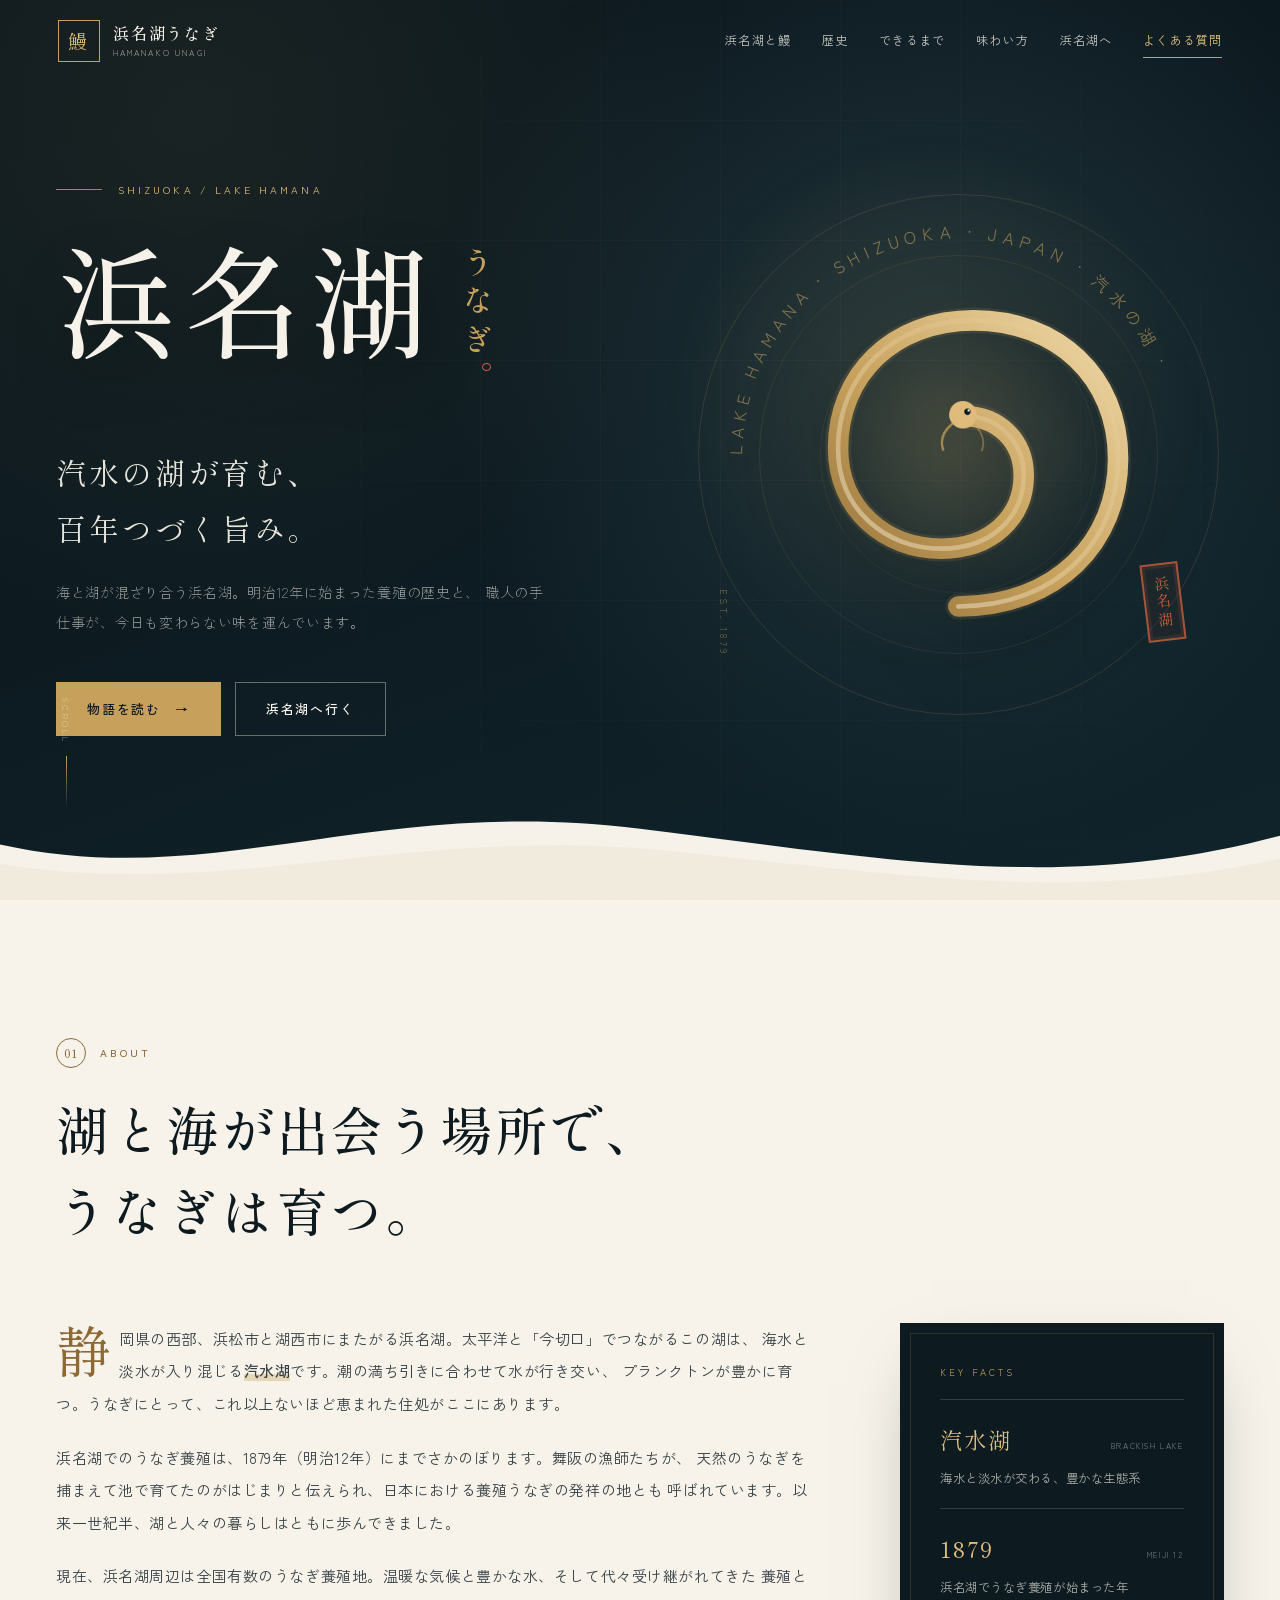
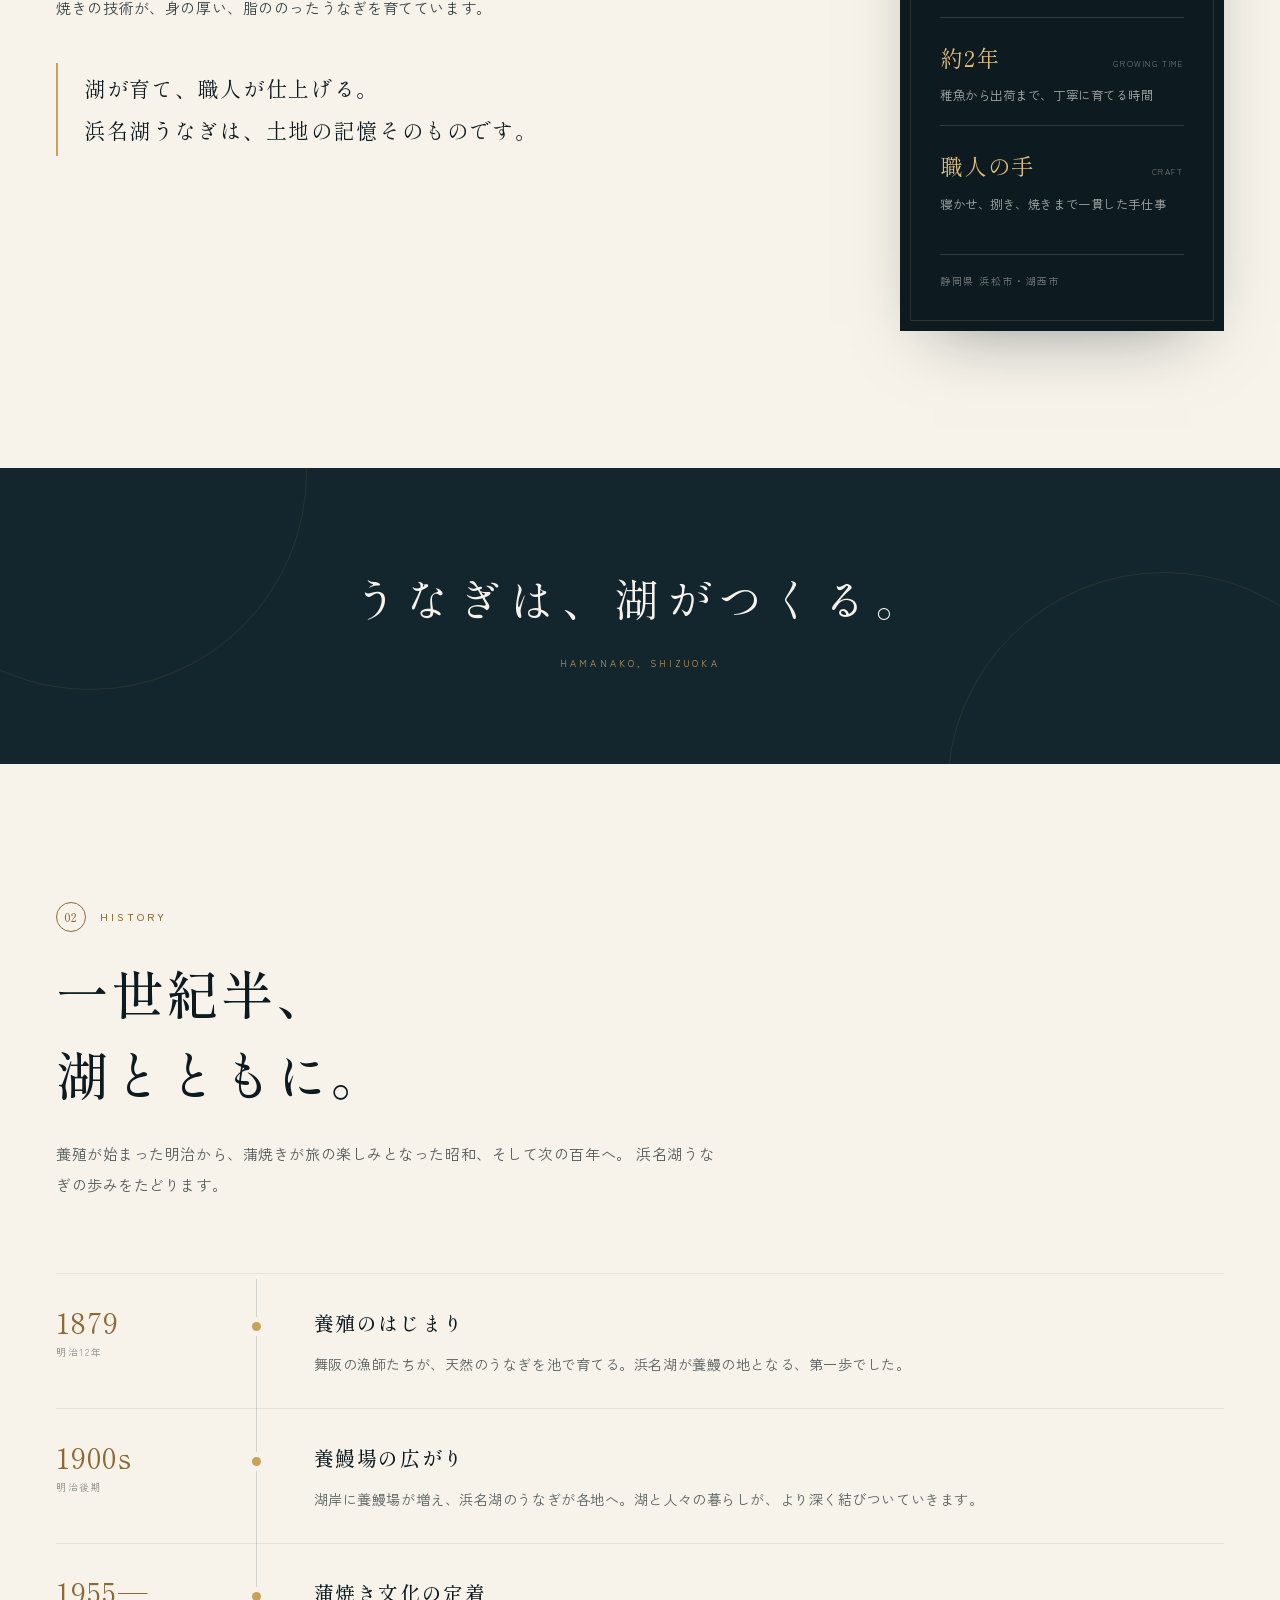
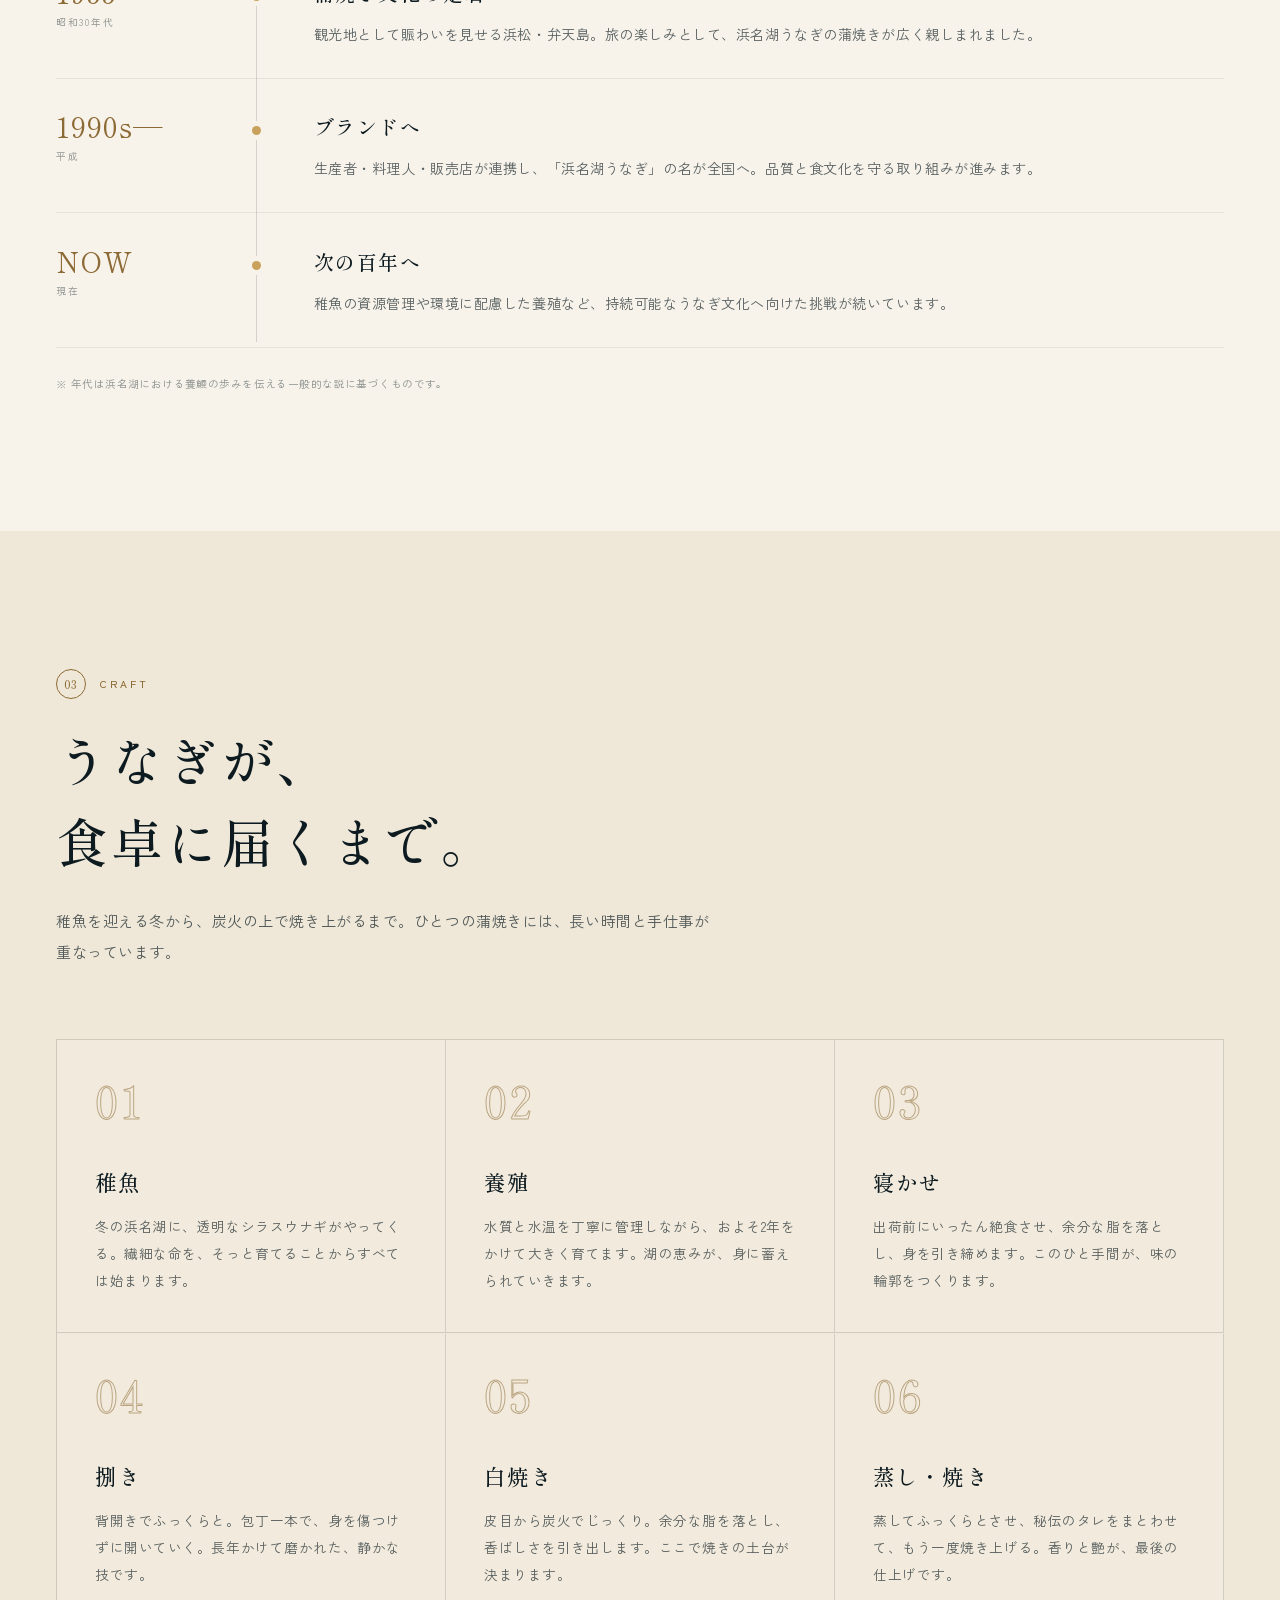
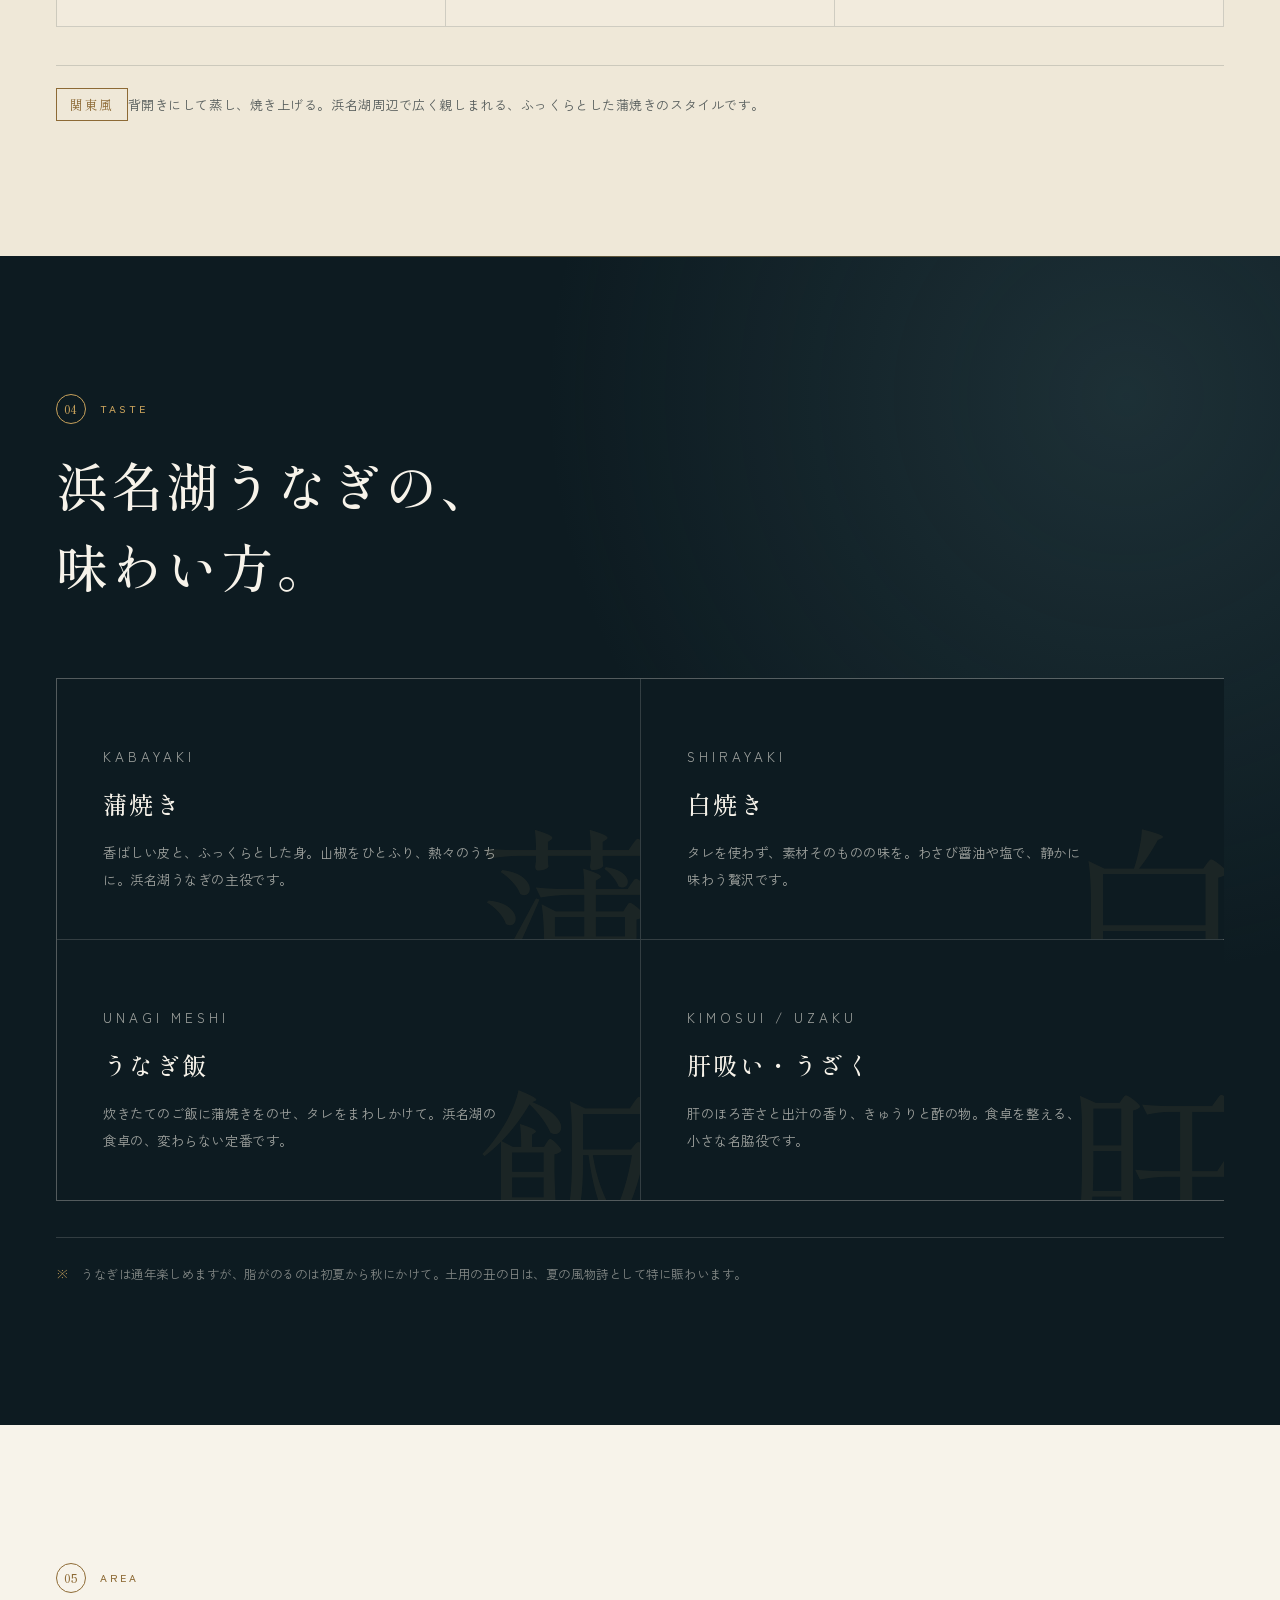
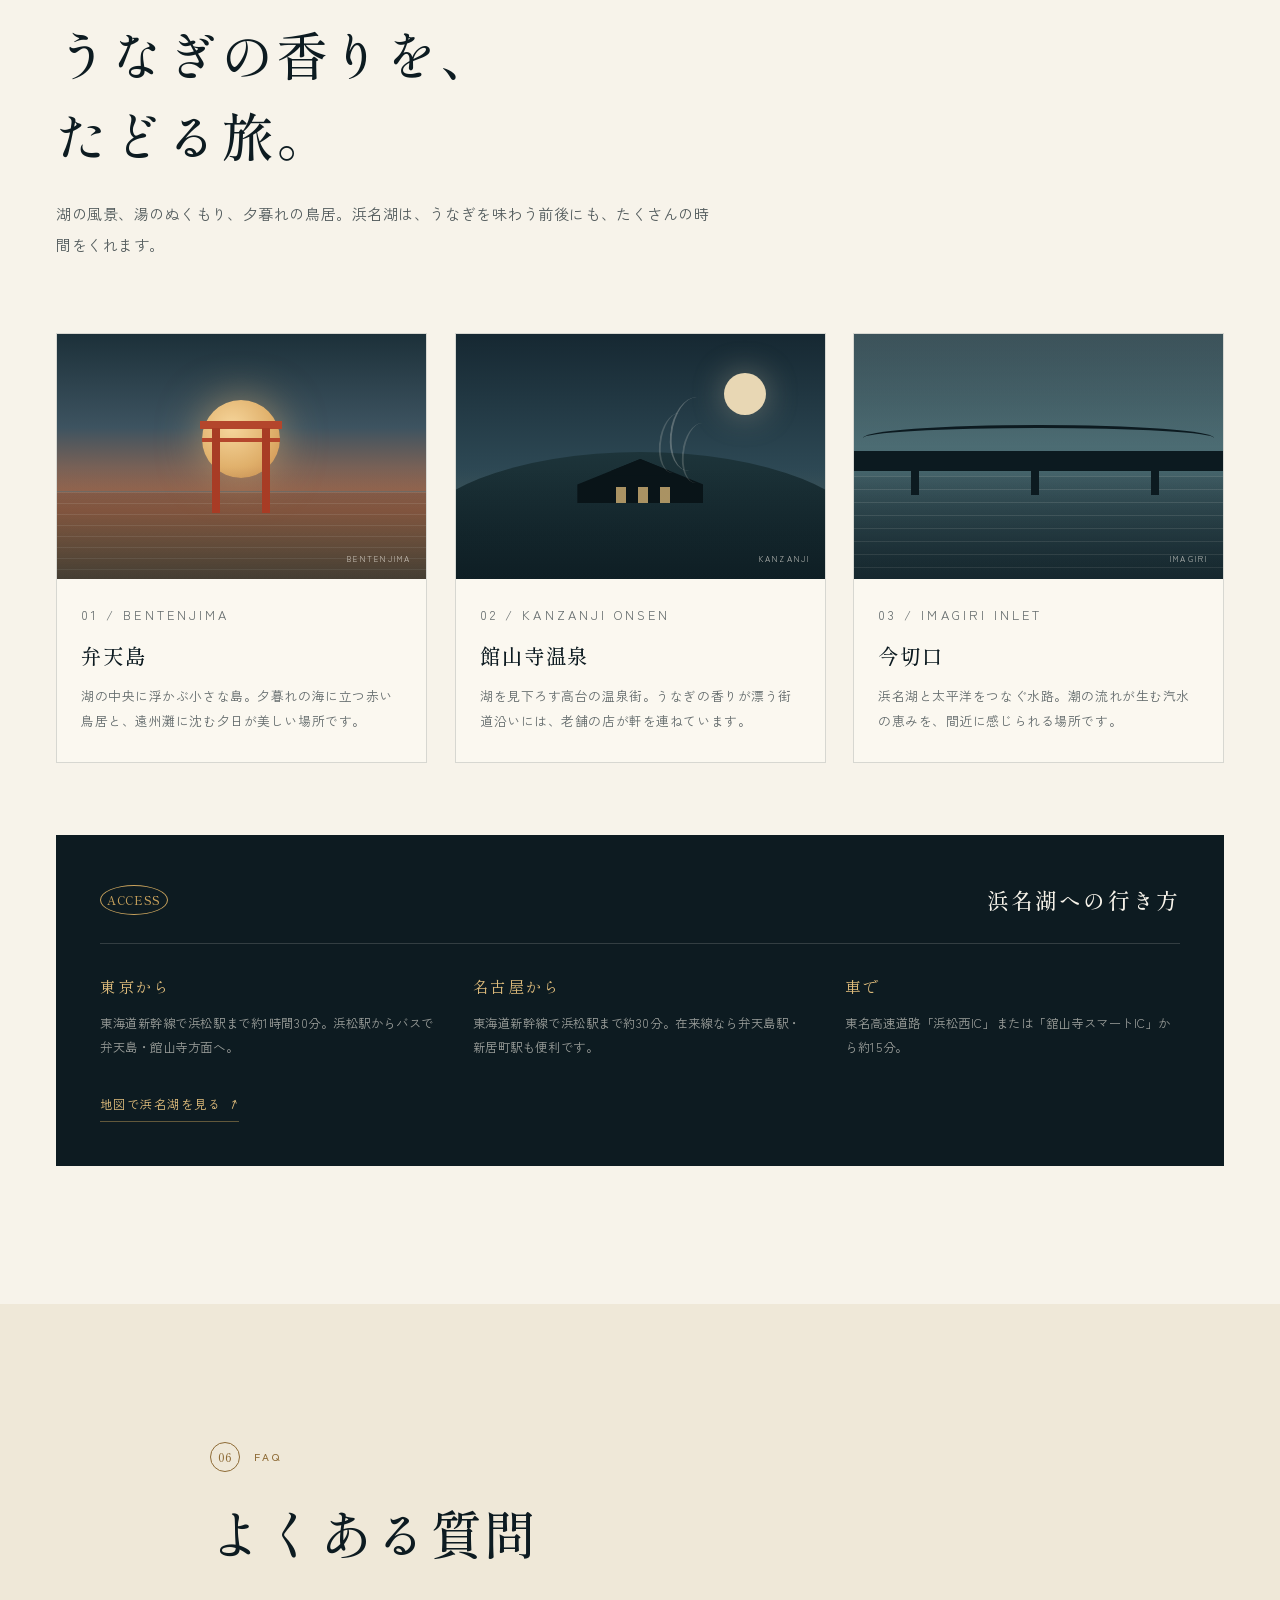
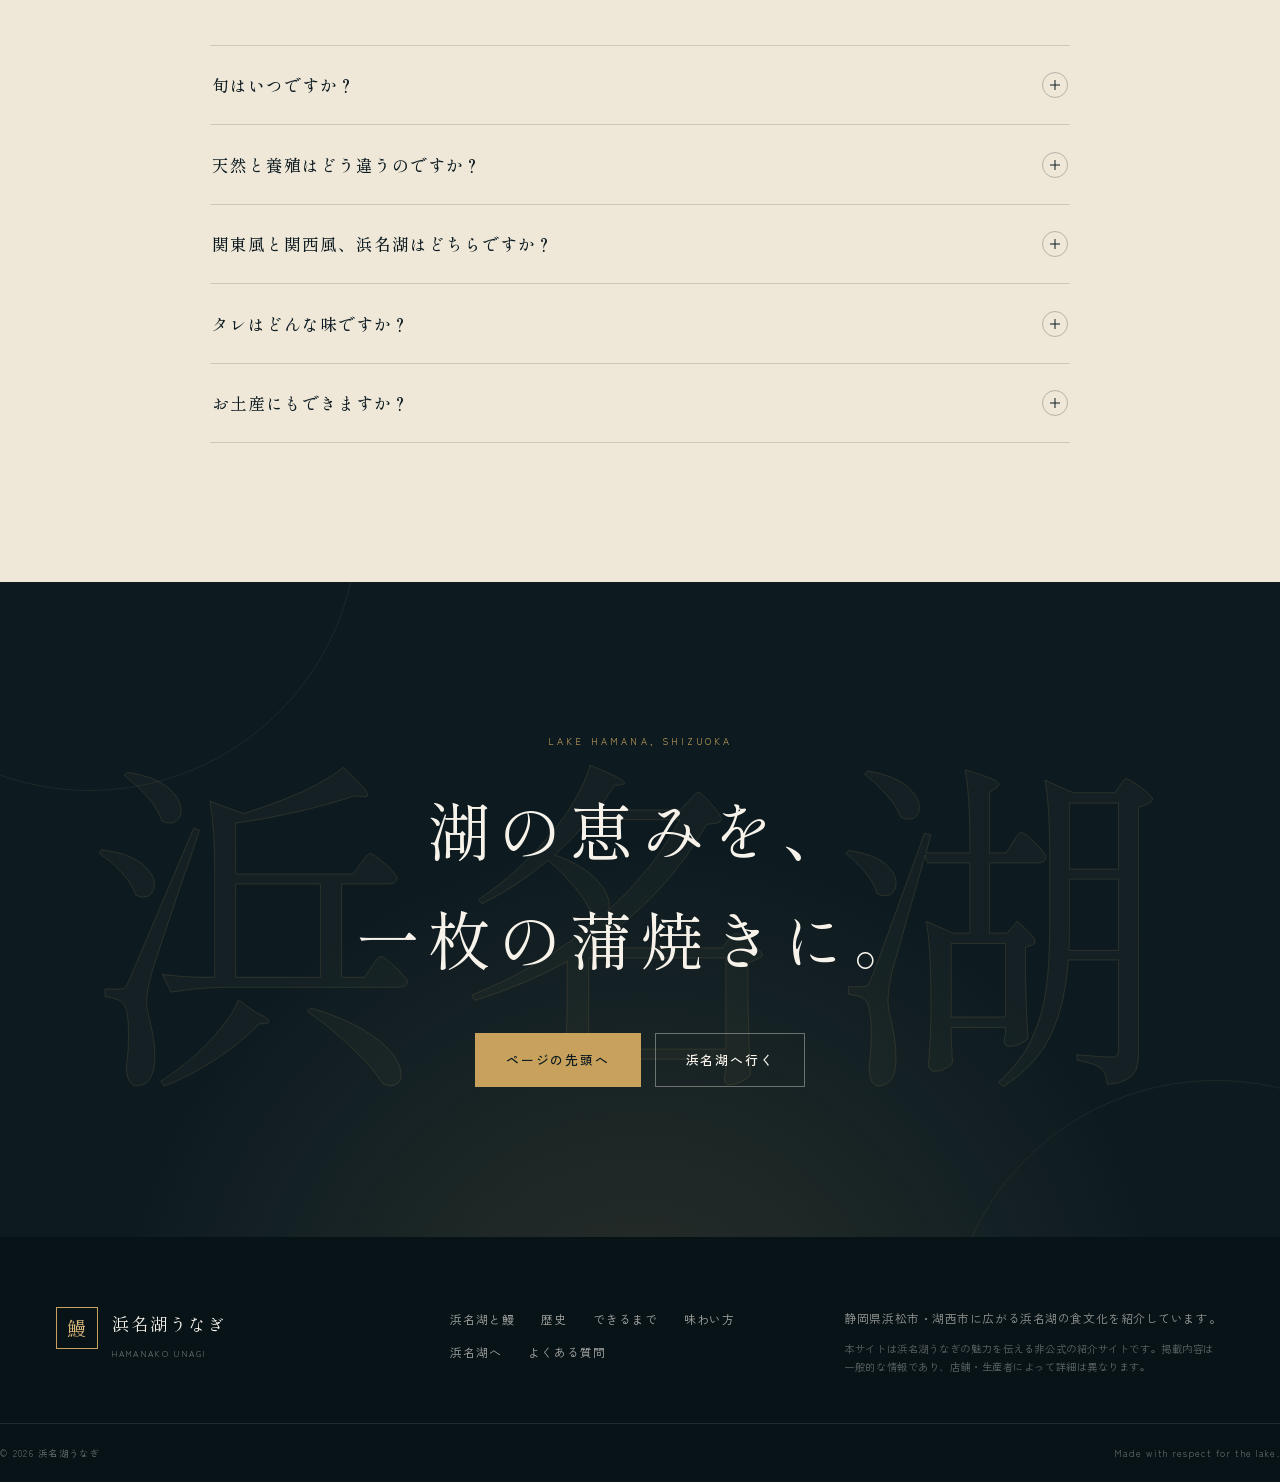
==== commit 27fe39f6: "OGP画像の代替テキストを追加" ====
--- a/index.html
+++ b/index.html
@@ -8,22 +8,25 @@
   <meta name="description" content="静岡県・浜名湖のうなぎを紹介するサイト。海と湖が出会う汽水湖の恵み、1879年から続く養殖の歴史、職人の手仕事、蒲焼き・白焼きの味わい方、浜名湖周辺の楽しみ方をご案内します。">
   <meta name="author" content="浜名湖うなぎ紹介サイト">
   <meta name="theme-color" content="#0d1b21">
-  <link rel="canonical" href="https://katzkawai.github.io/kklab-ds-hamanako-unagi/">
+  <link rel="canonical" href="https://katzkawai.org/kklab-ds-hamanako-unagi/">
 
   <!-- OGP / Twitter -->
   <meta property="og:type" content="website">
   <meta property="og:site_name" content="浜名湖うなぎ">
   <meta property="og:title" content="浜名湖うなぎ｜汽水の湖が育む、百年の旨み">
   <meta property="og:description" content="海と湖が出会う汽水湖・浜名湖。1879年から続く養殖の歴史と、職人の手仕事が育てるうなぎの物語。">
-  <meta property="og:url" content="https://katzkawai.github.io/kklab-ds-hamanako-unagi/">
-  <meta property="og:image" content="https://katzkawai.github.io/kklab-ds-hamanako-unagi/assets/ogp.png">
+  <meta property="og:url" content="https://katzkawai.org/kklab-ds-hamanako-unagi/">
+  <meta property="og:image" content="https://katzkawai.org/kklab-ds-hamanako-unagi/assets/ogp.png">
+  <meta property="og:image:type" content="image/png">
   <meta property="og:image:width" content="1200">
   <meta property="og:image:height" content="630">
+  <meta property="og:image:alt" content="浜名湖うなぎ — 汽水の湖が育む、百年つづく旨み">
   <meta property="og:locale" content="ja_JP">
   <meta name="twitter:card" content="summary_large_image">
   <meta name="twitter:title" content="浜名湖うなぎ｜汽水の湖が育む、百年の旨み">
   <meta name="twitter:description" content="海と湖が出会う汽水湖・浜名湖。1879年から続く養殖の歴史と、職人の手仕事が育てるうなぎの物語。">
-  <meta name="twitter:image" content="https://katzkawai.github.io/kklab-ds-hamanako-unagi/assets/ogp.png">
+  <meta name="twitter:image" content="https://katzkawai.org/kklab-ds-hamanako-unagi/assets/ogp.png">
+  <meta name="twitter:image:alt" content="浜名湖うなぎ — 汽水の湖が育む、百年つづく旨み">
 
   <link rel="icon" href="assets/favicon.svg" type="image/svg+xml">
   <link rel="preconnect" href="https://fonts.googleapis.com">
@@ -38,7 +41,7 @@
     "@type": "WebSite",
     "name": "浜名湖うなぎ",
     "alternateName": "Hamanako Unagi",
-    "url": "https://katzkawai.github.io/kklab-ds-hamanako-unagi/",
+    "url": "https://katzkawai.org/kklab-ds-hamanako-unagi/",
     "description": "静岡県・浜名湖のうなぎと食文化を紹介する非公式サイト。",
     "inLanguage": "ja",
     "about": {
--- a/assets/style.css
+++ b/assets/style.css
@@ -1599,7 +1599,7 @@
   font-size: clamp(8rem, 27vw, 24rem);
   line-height: 1;
   letter-spacing: 0.08em;
-  color: transparent;
+  color: rgba(200, 162, 92, 0.035);
   -webkit-text-stroke: 1px rgba(200, 162, 92, 0.15);
   white-space: nowrap;
   pointer-events: none;
@@ -1827,11 +1827,11 @@
 
   .hero-art {
     position: absolute;
-    right: -14%;
+    right: -20%;
     bottom: 2%;
     z-index: 1;
     width: min(76vw, 520px);
-    opacity: 0.28;
+    opacity: 0.16;
     pointer-events: none;
   }
 
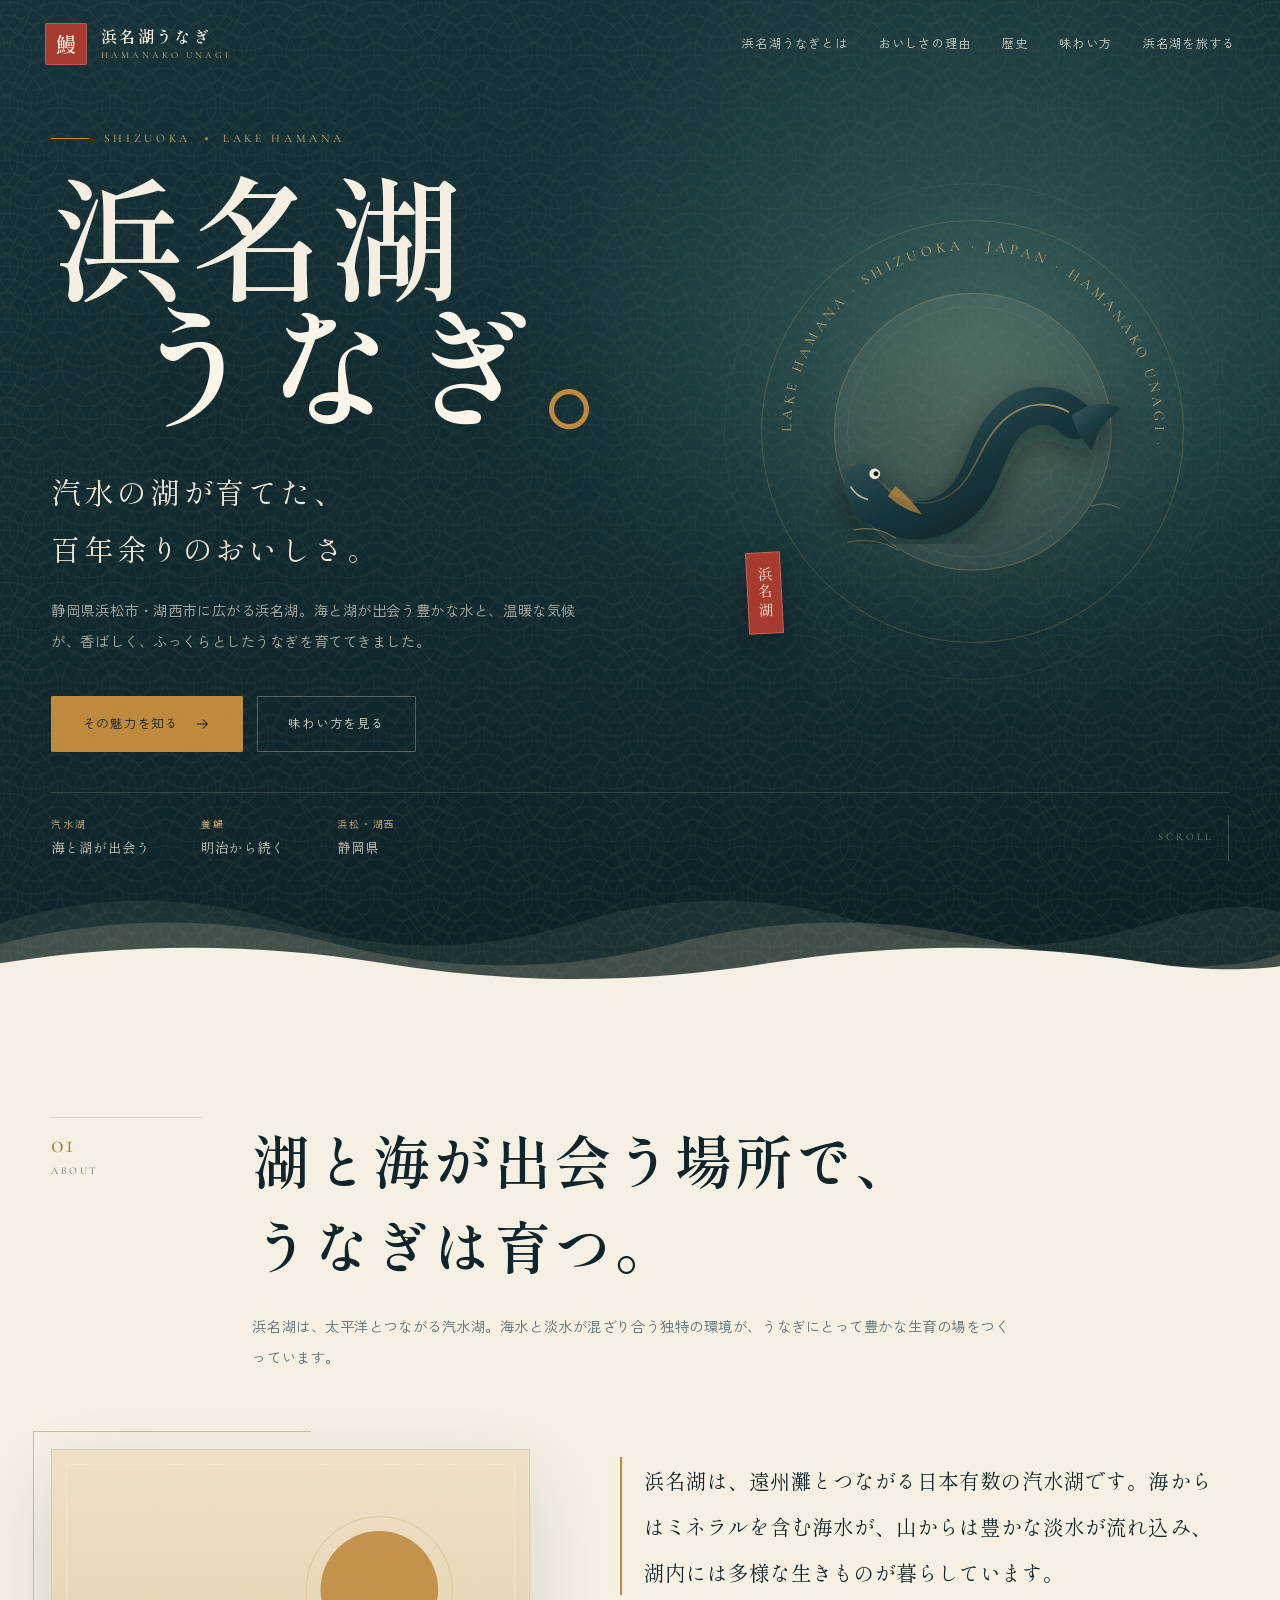
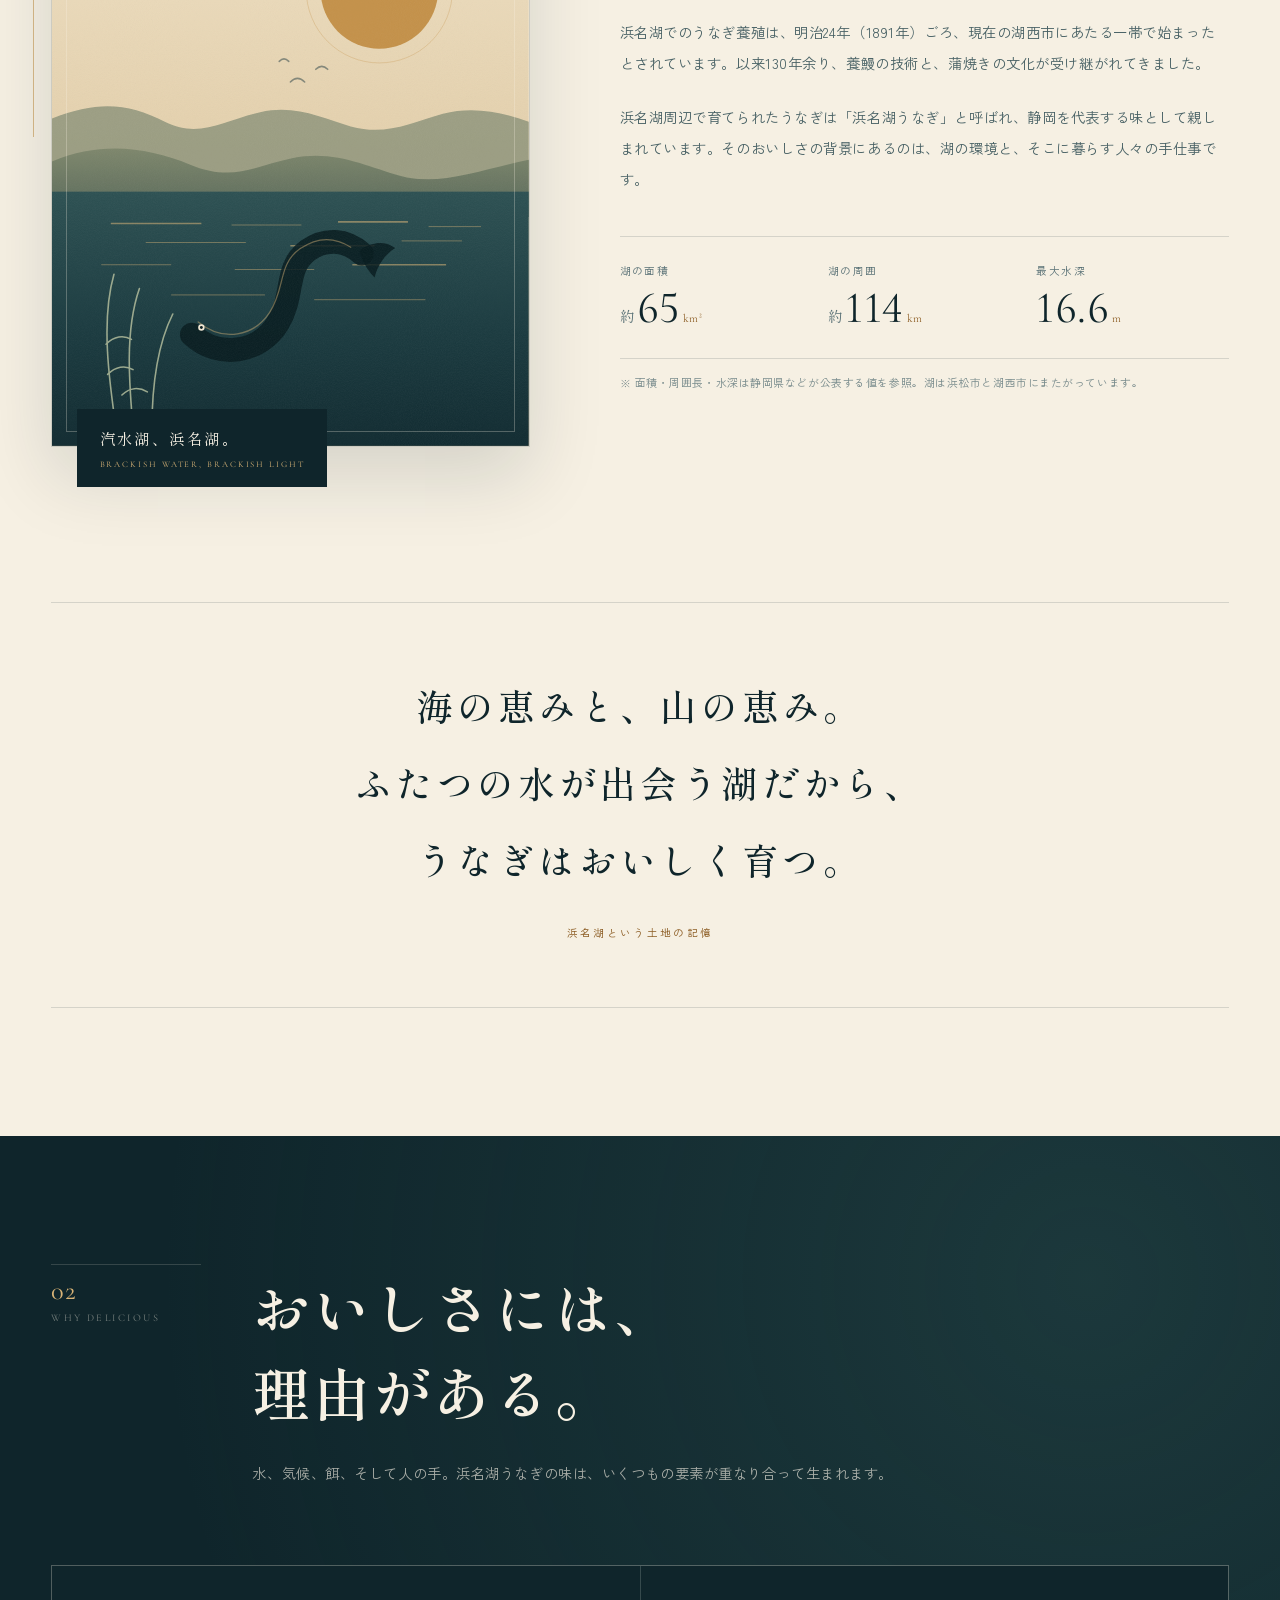
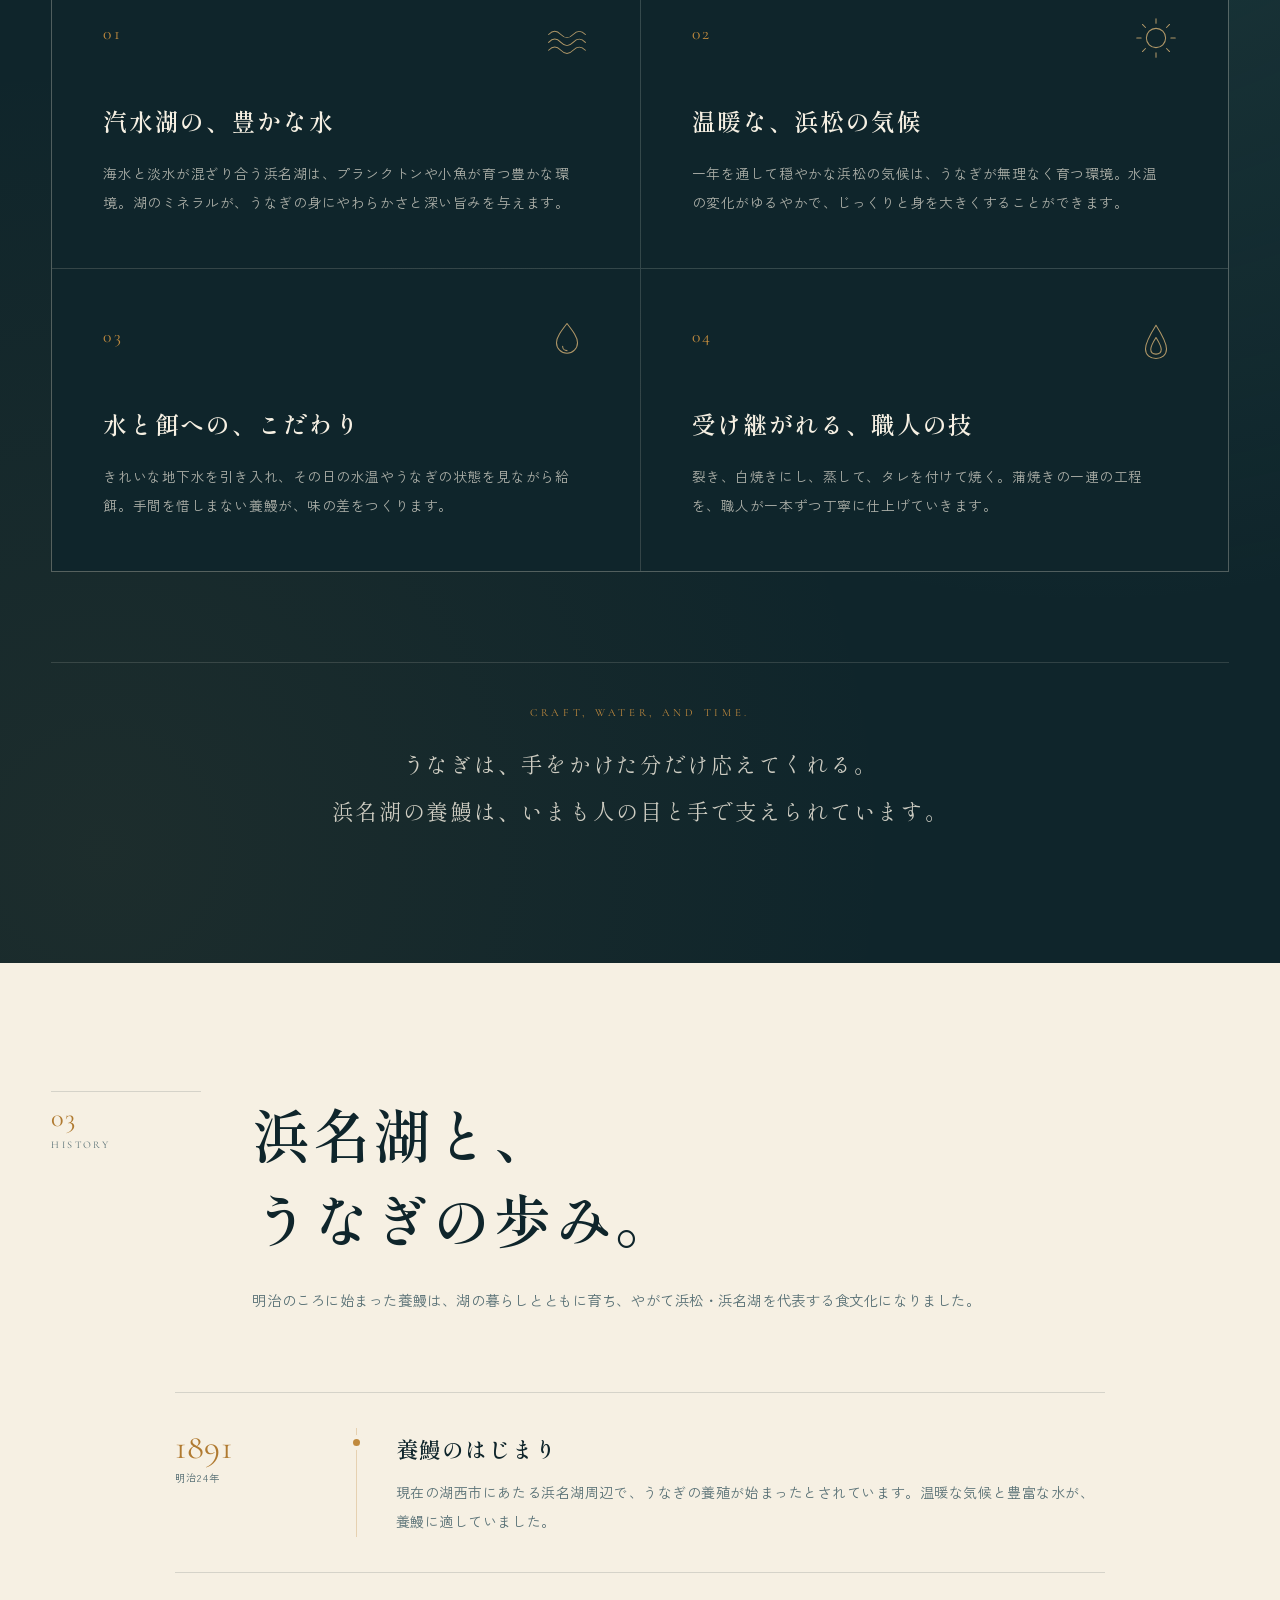
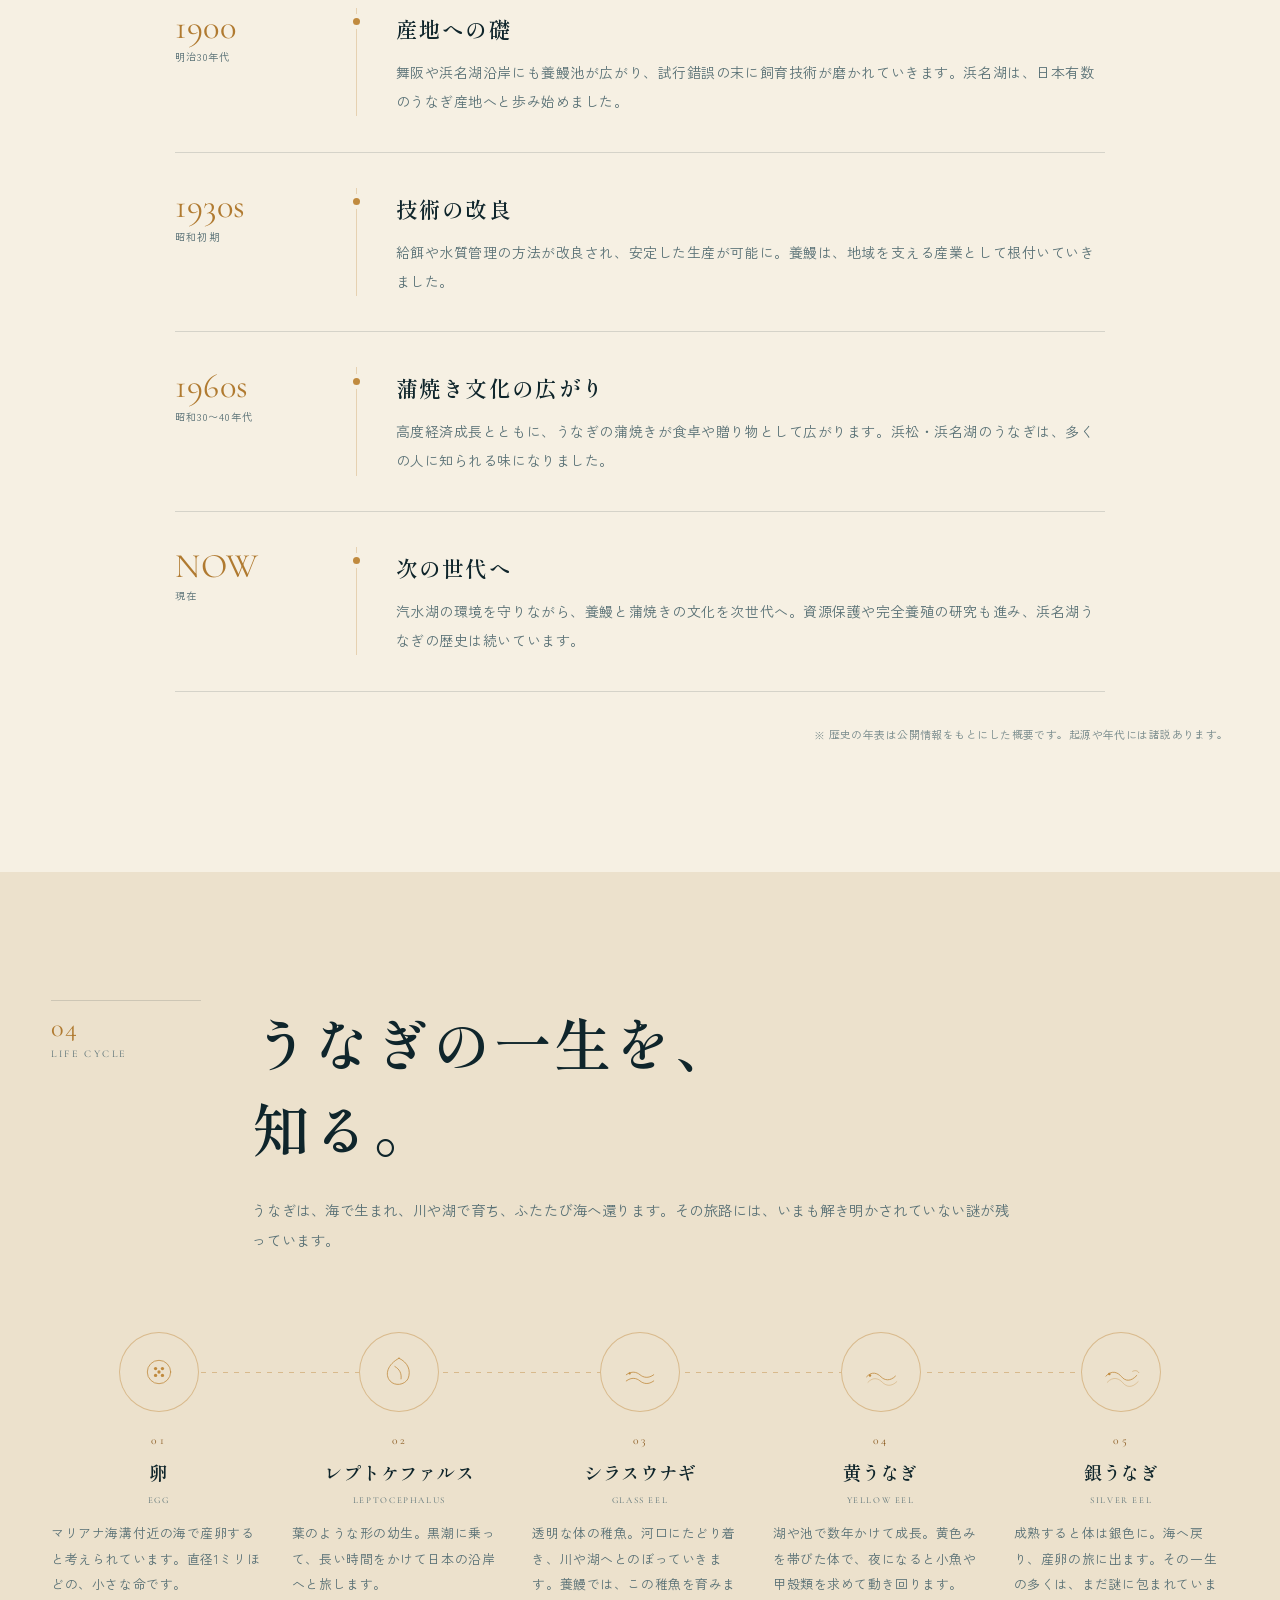
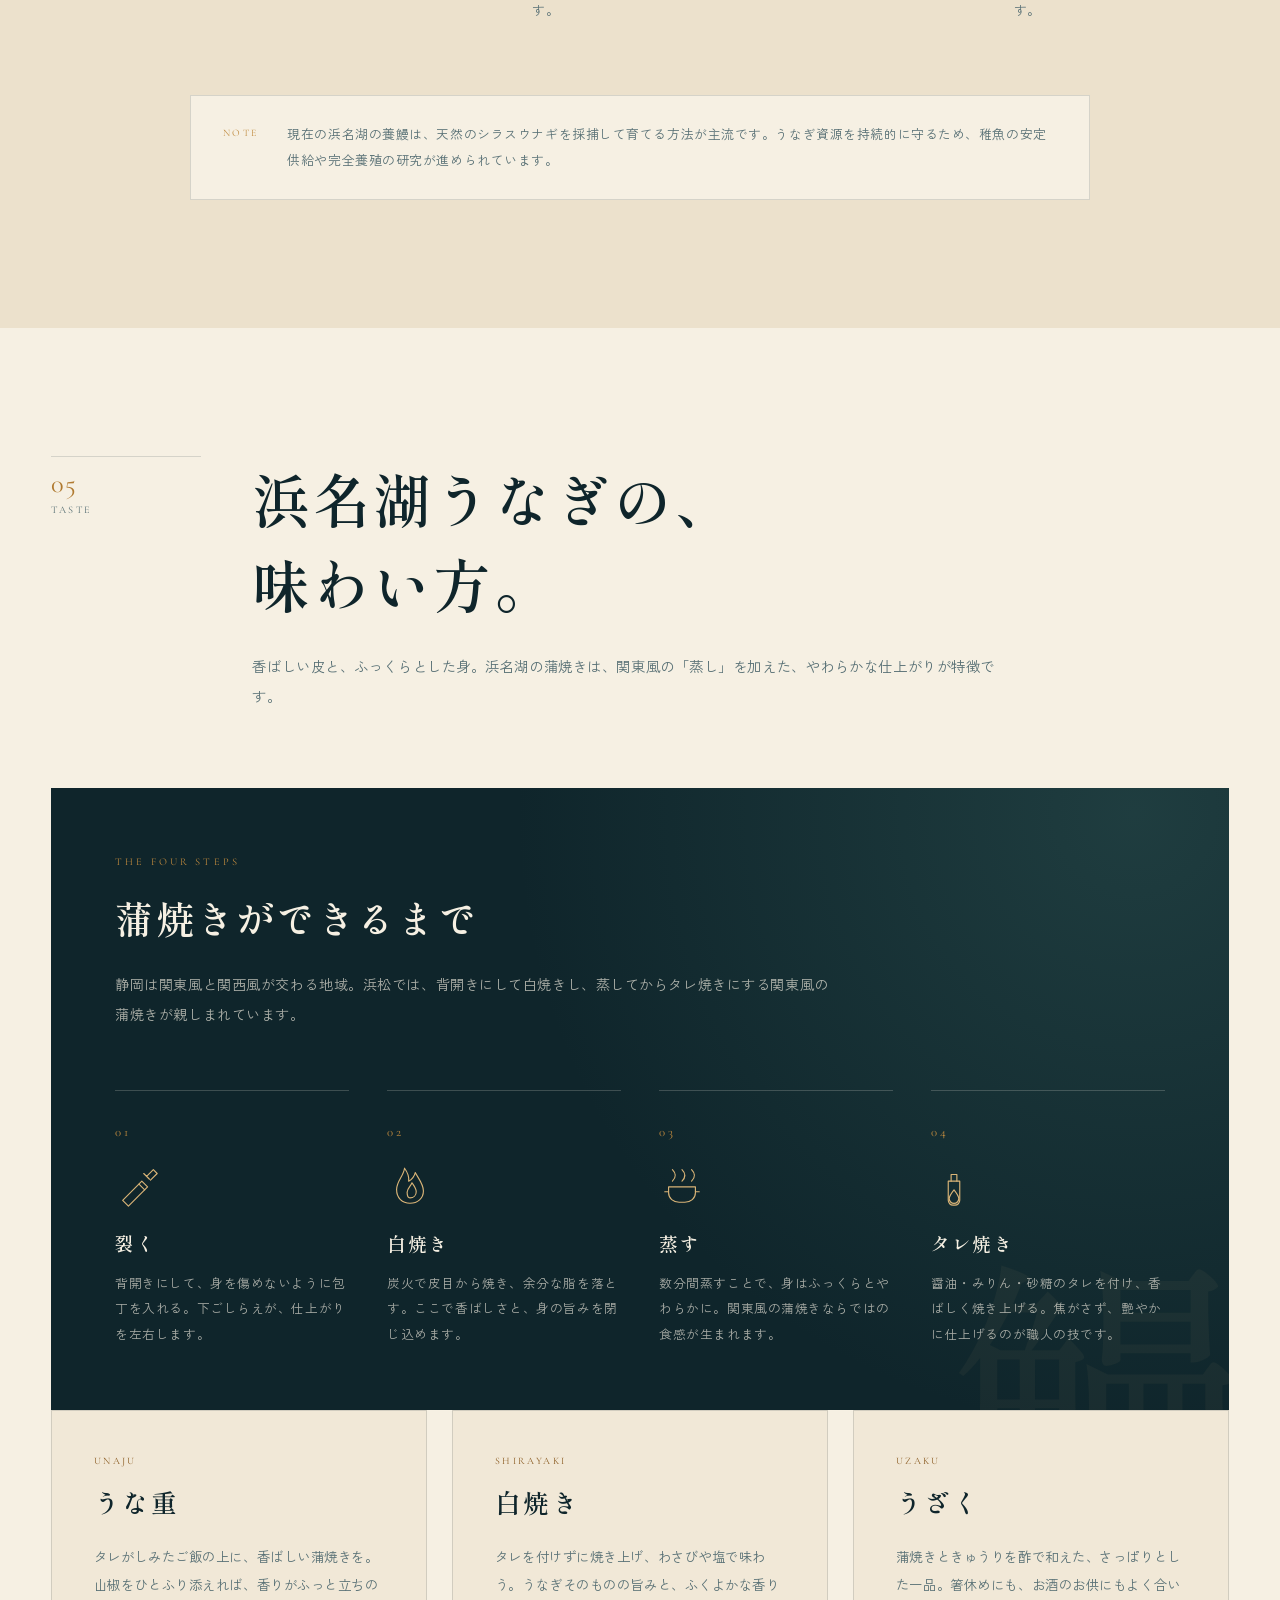
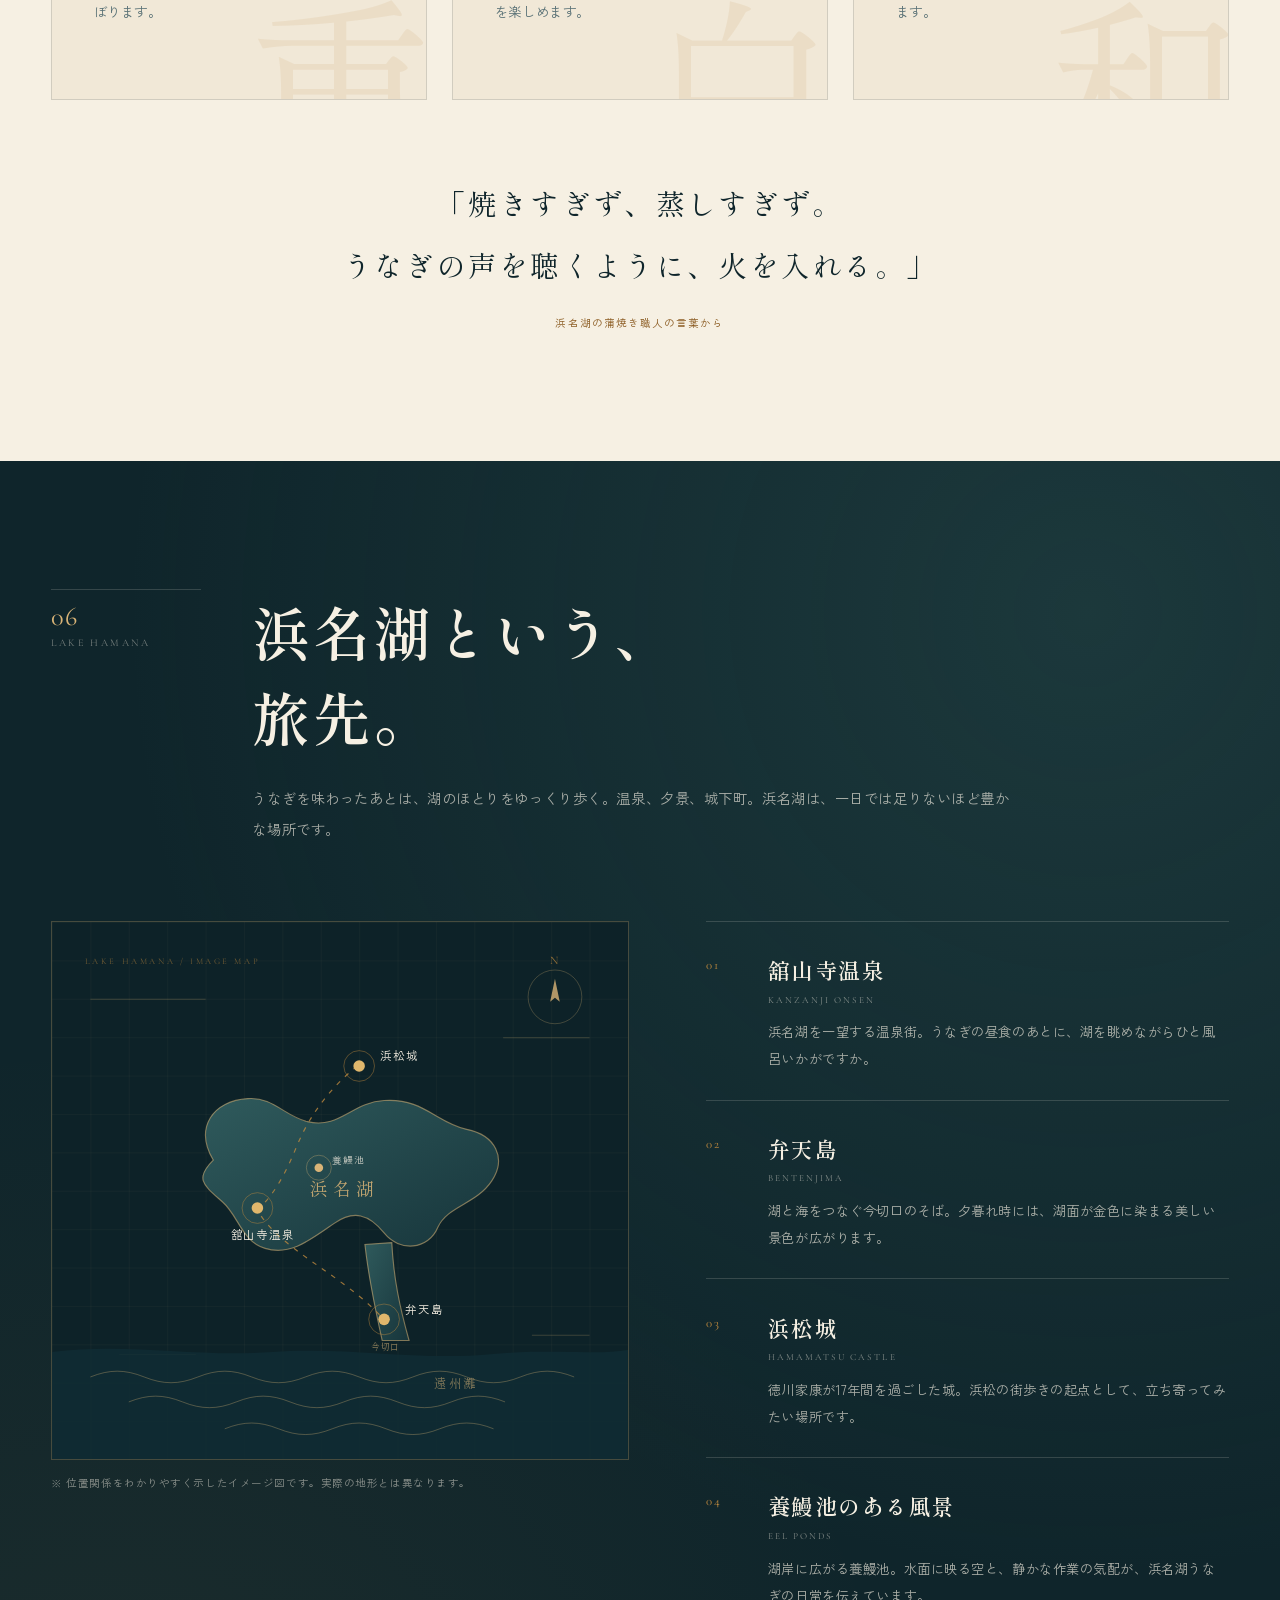
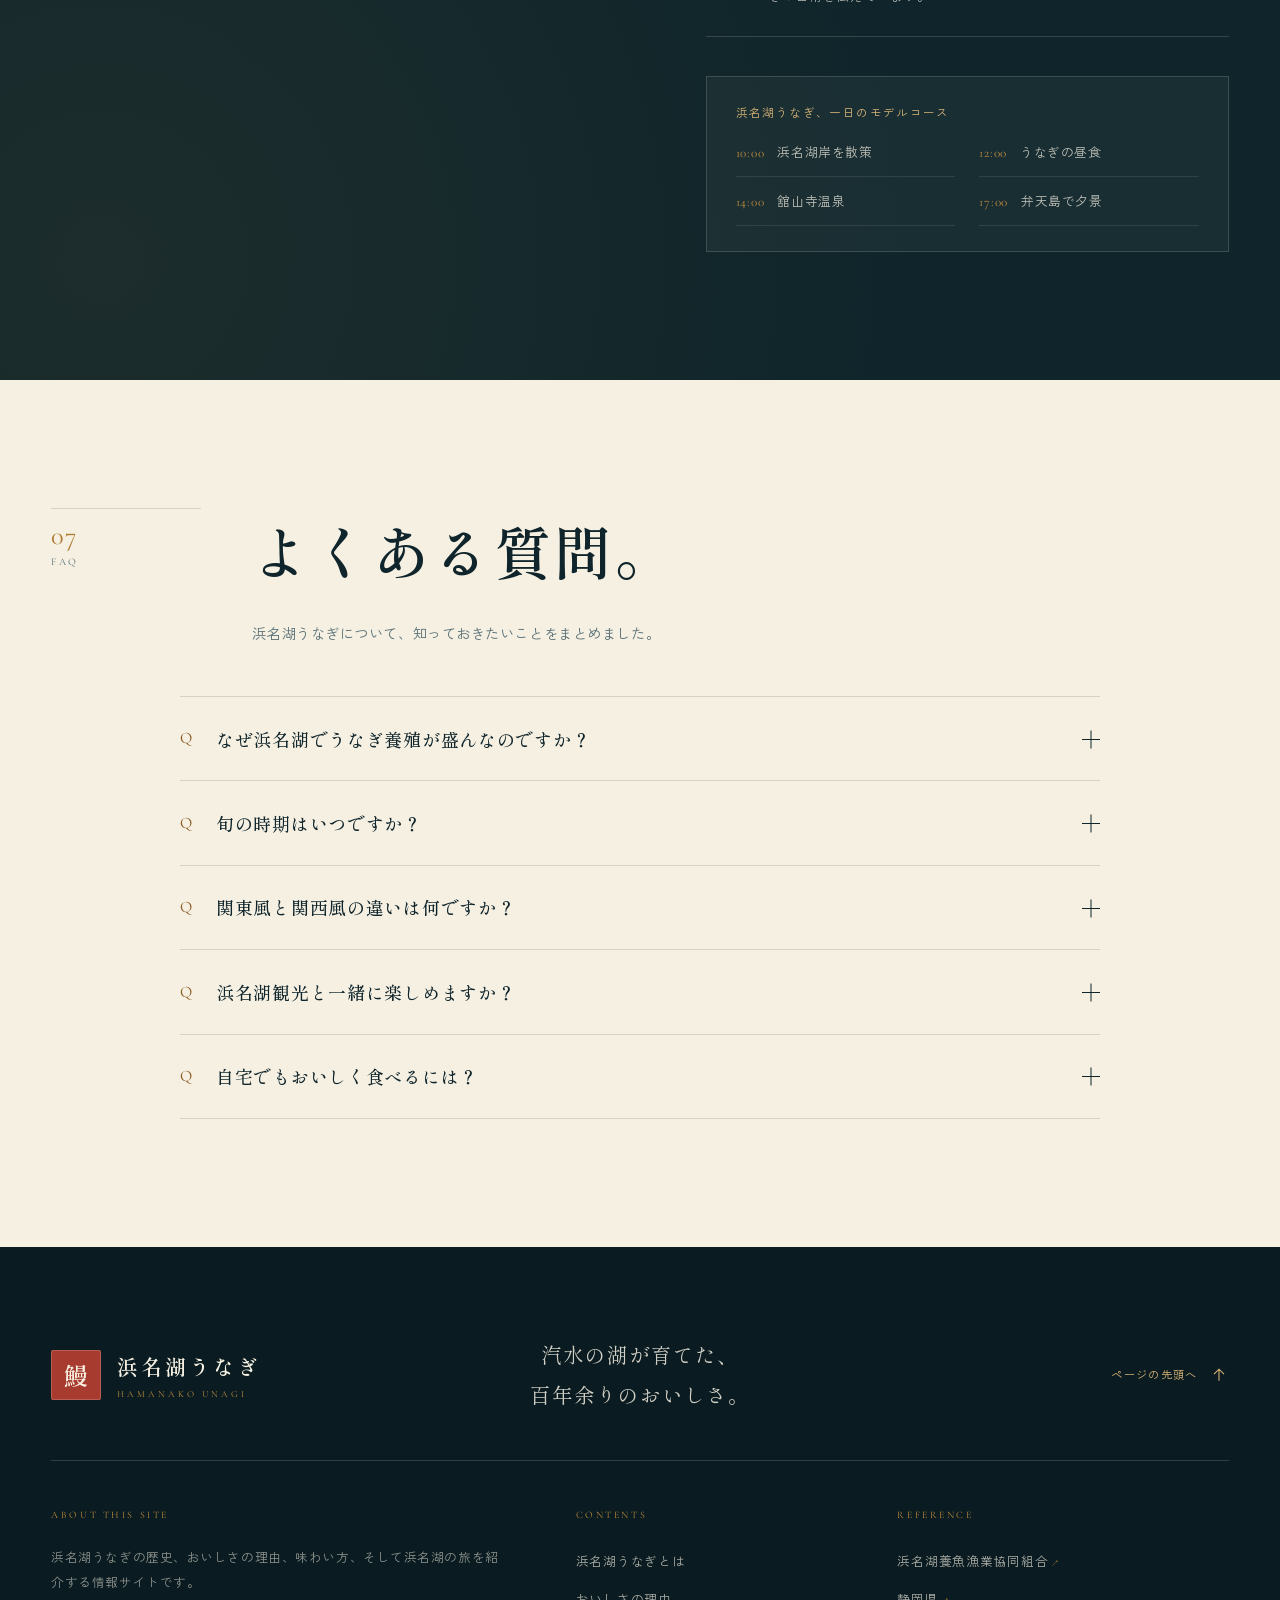
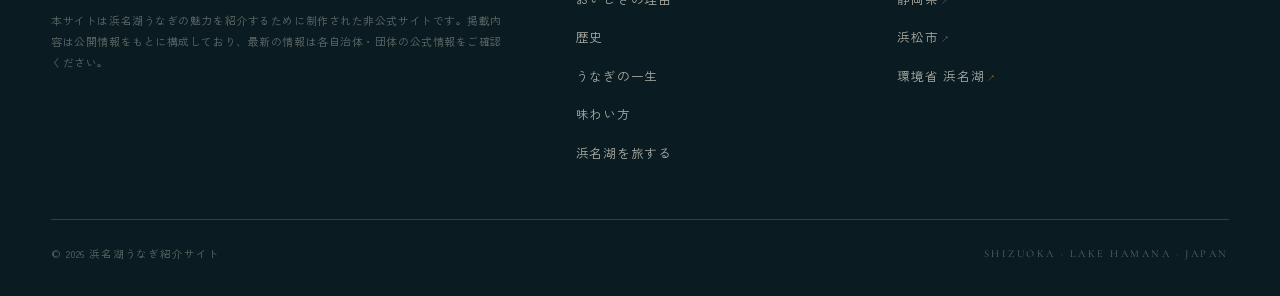
==== commit 5e8290bf: "浜名湖うなぎの紹介サイトを刷新 雑誌風の編集デザイン、SVGイラスト、レスポンシブ対応、 アクセシビリティとOGP・404ページを備えた紹介サイトに更新。" ====
--- a/index.html
+++ b/index.html
@@ -2,545 +2,996 @@
 <html lang="ja">
 <head>
   <meta charset="UTF-8">
-  <script>document.documentElement.classList.add("js");</script>
+  <script>
+    document.documentElement.classList.add("js");
+    setTimeout(function () {
+      if (!window.__revealReady) document.documentElement.classList.remove("js");
+    }, 3000);
+  </script>
   <meta name="viewport" content="width=device-width, initial-scale=1.0">
-  <title>浜名湖うなぎ｜汽水の湖が育む、百年の旨み</title>
-  <meta name="description" content="静岡県・浜名湖のうなぎを紹介するサイト。海と湖が出会う汽水湖の恵み、1879年から続く養殖の歴史、職人の手仕事、蒲焼き・白焼きの味わい方、浜名湖周辺の楽しみ方をご案内します。">
-  <meta name="author" content="浜名湖うなぎ紹介サイト">
-  <meta name="theme-color" content="#0d1b21">
-  <link rel="canonical" href="https://katzkawai.org/kklab-ds-hamanako-unagi/">
-
-  <!-- OGP / Twitter -->
+  <title>浜名湖うなぎ | 汽水の湖が育てた、百年余りのおいしさ</title>
+  <meta name="description" content="静岡県浜松市・湖西市に広がる汽水湖、浜名湖。明治から続くうなぎ養殖の歴史と、豊かな水がはぐくむ浜名湖うなぎの魅力、蒲焼きの味わい方、周辺の旅を紹介します。">
+  <meta name="theme-color" content="#0f252b">
+  <meta property="og:title" content="浜名湖うなぎ | 汽水の湖が育てた、百年余りのおいしさ">
+  <meta property="og:description" content="海と湖が出会う場所で育まれた、静岡・浜名湖のうなぎ。その歴史、おいしさの理由、味わい方と旅を紹介します。">
   <meta property="og:type" content="website">
   <meta property="og:site_name" content="浜名湖うなぎ">
-  <meta property="og:title" content="浜名湖うなぎ｜汽水の湖が育む、百年の旨み">
-  <meta property="og:description" content="海と湖が出会う汽水湖・浜名湖。1879年から続く養殖の歴史と、職人の手仕事が育てるうなぎの物語。">
-  <meta property="og:url" content="https://katzkawai.org/kklab-ds-hamanako-unagi/">
-  <meta property="og:image" content="https://katzkawai.org/kklab-ds-hamanako-unagi/assets/ogp.png">
-  <meta property="og:image:type" content="image/png">
+  <meta property="og:locale" content="ja_JP">
+  <meta property="og:image" content="https://katzkawai.org/kklab-ds-hamanako-unagi/assets/img/ogp.jpg">
   <meta property="og:image:width" content="1200">
   <meta property="og:image:height" content="630">
-  <meta property="og:image:alt" content="浜名湖うなぎ — 汽水の湖が育む、百年つづく旨み">
-  <meta property="og:locale" content="ja_JP">
+  <meta property="og:image:alt" content="浜名湖うなぎのタイトルと、湖を泳ぐうなぎのイラスト">
   <meta name="twitter:card" content="summary_large_image">
-  <meta name="twitter:title" content="浜名湖うなぎ｜汽水の湖が育む、百年の旨み">
-  <meta name="twitter:description" content="海と湖が出会う汽水湖・浜名湖。1879年から続く養殖の歴史と、職人の手仕事が育てるうなぎの物語。">
-  <meta name="twitter:image" content="https://katzkawai.org/kklab-ds-hamanako-unagi/assets/ogp.png">
-  <meta name="twitter:image:alt" content="浜名湖うなぎ — 汽水の湖が育む、百年つづく旨み">
-
-  <link rel="icon" href="assets/favicon.svg" type="image/svg+xml">
+  <meta name="twitter:image" content="https://katzkawai.org/kklab-ds-hamanako-unagi/assets/img/ogp.jpg">
+  <link rel="icon" href="assets/img/favicon.svg" type="image/svg+xml">
   <link rel="preconnect" href="https://fonts.googleapis.com">
   <link rel="preconnect" href="https://fonts.gstatic.com" crossorigin>
-  <link href="https://fonts.googleapis.com/css2?family=Shippori+Mincho:wght@400;500;600;700&family=Zen+Kaku+Gothic+New:wght@300;400;500;700&display=swap" rel="stylesheet">
-  <link rel="stylesheet" href="assets/style.css">
-  <noscript><style>.reveal{opacity:1 !important;transform:none !important}</style></noscript>
-
+  <link href="https://fonts.googleapis.com/css2?family=Cormorant+Garamond:ital,wght@0,400;0,500;0,600;1,400&amp;family=Shippori+Mincho:wght@400;500;600;700&amp;family=Zen+Kaku+Gothic+New:wght@400;500;700&amp;display=swap" rel="stylesheet">
+  <link rel="stylesheet" href="assets/css/style.css">
+  <script>document.documentElement.classList.add('js');</script>
   <script type="application/ld+json">
   {
     "@context": "https://schema.org",
-    "@type": "WebSite",
-    "name": "浜名湖うなぎ",
-    "alternateName": "Hamanako Unagi",
-    "url": "https://katzkawai.org/kklab-ds-hamanako-unagi/",
-    "description": "静岡県・浜名湖のうなぎと食文化を紹介する非公式サイト。",
-    "inLanguage": "ja",
-    "about": {
-      "@type": "Place",
-      "name": "浜名湖",
-      "address": {
-        "@type": "PostalAddress",
-        "addressRegion": "静岡県",
-        "addressLocality": "浜松市・湖西市"
+    "@graph": [
+      {
+        "@type": "WebSite",
+        "name": "浜名湖うなぎ",
+        "url": "https://katzkawai.org/kklab-ds-hamanako-unagi/",
+        "description": "静岡県・浜名湖のうなぎと食文化を紹介する情報サイト。汽水湖の環境、養鰻の歴史、蒲焼きの味わい方、周辺の旅を紹介します。",
+        "inLanguage": "ja"
+      },
+      {
+        "@type": "FAQPage",
+        "mainEntity": [
+          {
+            "@type": "Question",
+            "name": "なぜ浜名湖でうなぎ養殖が盛んなのですか？",
+            "acceptedAnswer": {
+              "@type": "Answer",
+              "text": "浜名湖は海水と淡水が混ざる汽水湖で、うなぎが育つための豊かな環境があります。また、温暖な気候と豊富な地下水に恵まれ、明治時代から養鰻が続いてきたことも大きな理由です。"
+            }
+          },
+          {
+            "@type": "Question",
+            "name": "旬の時期はいつですか？",
+            "acceptedAnswer": {
+              "@type": "Answer",
+              "text": "養殖のうなぎは一年を通して出回るため、いつでも味わえます。脂がのる秋冬もおいしい季節です。土用の丑の日は、特に多くの人でにぎわいます。"
+            }
+          },
+          {
+            "@type": "Question",
+            "name": "関東風と関西風の違いは何ですか？",
+            "acceptedAnswer": {
+              "@type": "Answer",
+              "text": "関東風は背開きにして白焼きしたあと蒸し、タレ焼きにします。関西風は腹開きで、蒸さずに焼き上げるのが一般的です。静岡は両者が交わる地域で、浜松では関東風の蒲焼きが親しまれています。"
+            }
+          },
+          {
+            "@type": "Question",
+            "name": "浜名湖観光と一緒に楽しめますか？",
+            "acceptedAnswer": {
+              "@type": "Answer",
+              "text": "はい。舘山寺温泉や弁天島、浜松城など、うなぎとあわせて訪れたい場所がたくさんあります。湖を一周するドライブや、浜名湖の夕景を楽しむのもおすすめです。"
+            }
+          },
+          {
+            "@type": "Question",
+            "name": "自宅でもおいしく食べるには？",
+            "acceptedAnswer": {
+              "@type": "Answer",
+              "text": "蒲焼きは蒸し器で軽く温めると、ふっくらとした食感が戻ります。フライパンを使う場合は、酒を少量加えて蓋をし、弱火で蒸し焼きにするのがおすすめです。最後にタレをさっと煮からめると香りが立ちます。"
+            }
+          }
+        ]
       }
-    }
+    ]
   }
   </script>
 </head>
 <body>
   <a class="skip-link" href="#main">本文へスキップ</a>
-  <div class="grain" aria-hidden="true"></div>
-
-  <header class="site-header" id="header">
-    <a class="brand" href="#top" aria-label="浜名湖うなぎ トップへ">
-      <span class="brand-mark" aria-hidden="true">鰻</span>
-      <span class="brand-text">浜名湖うなぎ<small>HAMANAKO UNAGI</small></span>
-    </a>
-
-    <nav class="nav" id="nav" aria-label="メインメニュー">
-      <a href="#about">浜名湖と鰻</a>
-      <a href="#history">歴史</a>
-      <a href="#craft">できるまで</a>
-      <a href="#taste">味わい方</a>
-      <a href="#area">浜名湖へ</a>
-      <a href="#faq">よくある質問</a>
-    </nav>
-
-    <button class="nav-toggle" id="navToggle" type="button" aria-expanded="false" aria-controls="nav" aria-label="メニューを開く">
-      <span></span><span></span>
-    </button>
+  <div class="scroll-progress" aria-hidden="true"><span></span></div>
+
+  <header class="site-header" id="site-header">
+    <div class="header-inner">
+      <a class="brand" href="#top" aria-label="浜名湖うなぎ トップへ">
+        <span class="brand-mark" aria-hidden="true">鰻</span>
+        <span class="brand-text">
+          <span class="brand-jp">浜名湖うなぎ</span>
+          <span class="brand-en">HAMANAKO UNAGI</span>
+        </span>
+      </a>
+
+      <nav class="nav" id="site-nav" aria-label="メインナビゲーション">
+        <a class="nav-link" href="#about">浜名湖うなぎとは</a>
+        <a class="nav-link" href="#why">おいしさの理由</a>
+        <a class="nav-link" href="#history">歴史</a>
+        <a class="nav-link" href="#taste">味わい方</a>
+        <a class="nav-link" href="#area">浜名湖を旅する</a>
+      </nav>
+
+      <button class="nav-toggle" id="nav-toggle" type="button" aria-expanded="false" aria-controls="site-nav">
+        <span class="nav-toggle-label">メニュー</span>
+        <span class="nav-toggle-bars" aria-hidden="true"><i></i><i></i></span>
+      </button>
+    </div>
   </header>
 
   <main id="main">
-    <!-- ============ HERO ============ -->
+    <!-- Hero -->
     <section class="hero" id="top">
-      <div class="hero-glow" aria-hidden="true"></div>
-
-      <div class="hero-inner container">
+      <svg class="hero-pattern" aria-hidden="true" preserveAspectRatio="xMidYMid slice" viewBox="0 0 1440 900">
+        <defs>
+          <pattern id="seigaiha" width="96" height="48" patternUnits="userSpaceOnUse">
+            <g fill="none" stroke="#d9b477" stroke-width="1">
+              <circle cx="0" cy="48" r="46" opacity=".5"/>
+              <circle cx="0" cy="48" r="34" opacity=".5"/>
+              <circle cx="0" cy="48" r="22" opacity=".5"/>
+              <circle cx="0" cy="48" r="10" opacity=".5"/>
+              <circle cx="48" cy="48" r="46" opacity=".5"/>
+              <circle cx="48" cy="48" r="34" opacity=".5"/>
+              <circle cx="48" cy="48" r="22" opacity=".5"/>
+              <circle cx="48" cy="48" r="10" opacity=".5"/>
+              <circle cx="96" cy="48" r="46" opacity=".5"/>
+              <circle cx="96" cy="48" r="34" opacity=".5"/>
+              <circle cx="96" cy="48" r="22" opacity=".5"/>
+              <circle cx="96" cy="48" r="10" opacity=".5"/>
+              <circle cx="24" cy="0" r="46" opacity=".5"/>
+              <circle cx="24" cy="0" r="34" opacity=".5"/>
+              <circle cx="24" cy="0" r="22" opacity=".5"/>
+              <circle cx="24" cy="0" r="10" opacity=".5"/>
+              <circle cx="72" cy="0" r="46" opacity=".5"/>
+              <circle cx="72" cy="0" r="34" opacity=".5"/>
+              <circle cx="72" cy="0" r="22" opacity=".5"/>
+              <circle cx="72" cy="0" r="10" opacity=".5"/>
+            </g>
+          </pattern>
+          <radialGradient id="hero-glow" cx="72%" cy="34%" r="62%">
+            <stop offset="0%" stop-color="#3c6a67" stop-opacity=".55"/>
+            <stop offset="55%" stop-color="#1b3a40" stop-opacity=".18"/>
+            <stop offset="100%" stop-color="#0f252b" stop-opacity="0"/>
+          </radialGradient>
+        </defs>
+        <rect width="1440" height="900" fill="url(#seigaiha)" opacity=".13"/>
+        <rect width="1440" height="900" fill="url(#hero-glow)"/>
+      </svg>
+
+      <div class="hero-inner">
         <div class="hero-copy">
-          <p class="hero-kicker"><span class="rule" aria-hidden="true"></span>SHIZUOKA&nbsp;/&nbsp;LAKE&nbsp;HAMANA</p>
-          <h1 class="hero-title">
-            <span class="hero-kanji">浜名湖</span>
-            <span class="hero-unagi">うなぎ<span class="hero-dot">。</span></span>
+          <p class="eyebrow" data-reveal>
+            <span>SHIZUOKA</span><span class="eyebrow-dot" aria-hidden="true"></span><span>LAKE HAMANA</span>
+          </p>
+          <h1 data-reveal style="--delay:.08s">
+            <span class="h1-line">浜名湖</span>
+            <span class="h1-line h1-line--accent">うなぎ<span class="h1-period">。</span></span>
           </h1>
-          <p class="hero-lead">汽水の湖が育む、<br>百年つづく旨み。</p>
-          <p class="hero-desc">
-            海と湖が混ざり合う浜名湖。明治12年に始まった養殖の歴史と、
-            職人の手仕事が、今日も変わらない味を運んでいます。
+          <p class="hero-lead" data-reveal style="--delay:.16s">汽水の湖が育てた、<br>百年余りのおいしさ。</p>
+          <p class="hero-desc" data-reveal style="--delay:.24s">
+            静岡県浜松市・湖西市に広がる浜名湖。海と湖が出会う豊かな水と、温暖な気候が、香ばしく、ふっくらとしたうなぎを育ててきました。
           </p>
-          <div class="hero-actions">
-            <a class="btn btn-gold" href="#about">物語を読む<span aria-hidden="true">→</span></a>
-            <a class="btn btn-ghost" href="#area">浜名湖へ行く</a>
-          </div>
-        </div>
-
-        <div class="hero-art" aria-hidden="true">
-          <div class="hero-ring hero-ring--1"></div>
-          <div class="hero-ring hero-ring--2"></div>
-          <div class="hero-ring hero-ring--3"></div>
-
-          <svg class="hero-eel" viewBox="0 0 600 600" fill="none" role="presentation">
-            <defs>
-              <linearGradient id="eelGrad" x1="120" y1="500" x2="500" y2="120" gradientUnits="userSpaceOnUse">
-                <stop offset="0" stop-color="#8d6a35"/>
-                <stop offset=".45" stop-color="#c8a25c"/>
-                <stop offset="1" stop-color="#f0d9a8"/>
-              </linearGradient>
-              <linearGradient id="eelBelly" x1="160" y1="520" x2="460" y2="160" gradientUnits="userSpaceOnUse">
-                <stop offset="0" stop-color="#fff8e8" stop-opacity=".85"/>
-                <stop offset="1" stop-color="#f0d9a8" stop-opacity=".1"/>
-              </linearGradient>
-            </defs>
-            <path class="eel-shadow" d="M300 500C430 500 510 414 510 306C510 198 430 124 320 124C214 124 142 196 142 292C142 372 204 424 278 424C344 424 386 382 386 328C386 282 352 250 308 250" stroke="#c8a25c" stroke-width="34" stroke-linecap="round" opacity=".12"/>
-            <path class="eel-body" pathLength="1" d="M300 500C430 500 510 414 510 306C510 198 430 124 320 124C214 124 142 196 142 292C142 372 204 424 278 424C344 424 386 382 386 328C386 282 352 250 308 250" stroke="url(#eelGrad)" stroke-width="27" stroke-linecap="round"/>
-            <path class="eel-belly" pathLength="1" d="M300 500C430 500 510 414 510 306C510 198 430 124 320 124C214 124 142 196 142 292C142 372 204 424 278 424C344 424 386 382 386 328C386 282 352 250 308 250" stroke="url(#eelBelly)" stroke-width="6" stroke-linecap="round" opacity=".7"/>
-            <g class="eel-head">
-              <circle cx="306" cy="248" r="18" fill="#e0bd7c"/>
-              <circle cx="312" cy="244" r="4.2" fill="#0d1b21"/>
-              <circle cx="313.6" cy="242.4" r="1.4" fill="#fff8e8"/>
-              <path d="M292 260C280 270 276 282 280 294" stroke="#c8a25c" stroke-width="3.2" stroke-linecap="round" opacity=".75"/>
-              <path d="M322 262C332 272 335 284 331 295" stroke="#c8a25c" stroke-width="2.4" stroke-linecap="round" opacity=".5"/>
-            </g>
-          </svg>
-
-          <svg class="hero-circle-text" viewBox="0 0 300 300" aria-hidden="true">
-            <defs>
-              <path id="circlePath" d="M150,150 m-122,0 a122,122 0 1,1 244,0 a122,122 0 1,1 -244,0"/>
-            </defs>
-            <text>
-              <textPath href="#circlePath" startOffset="0">LAKE HAMANA · SHIZUOKA · JAPAN · 汽水の湖 ·</textPath>
-            </text>
-          </svg>
-
-          <span class="hero-stamp">浜名湖</span>
-          <span class="hero-art-label">EST.&nbsp;1879</span>
-        </div>
-      </div>
-
-      <div class="hero-scroll" aria-hidden="true">
-        <span>SCROLL</span><i></i>
-      </div>
-
-      <div class="hero-wave" aria-hidden="true">
-        <svg viewBox="0 0 1440 160" preserveAspectRatio="none">
-          <path d="M0,96 C240,150 420,40 720,78 C1020,116 1200,150 1440,86 L1440,160 L0,160 Z" fill="#f7f3ea"/>
-          <path d="M0,118 C260,160 460,72 760,104 C1060,136 1220,160 1440,112 L1440,160 L0,160 Z" fill="#efe8d8" opacity=".55"/>
+          <div class="hero-actions" data-reveal style="--delay:.32s">
+            <a class="btn btn--gold" href="#about">
+              その魅力を知る
+              <svg viewBox="0 0 24 24" aria-hidden="true"><path d="M5 12h14M13 6l6 6-6 6"/></svg>
+            </a>
+            <a class="btn btn--ghost" href="#taste">味わい方を見る</a>
+          </div>
+        </div>
+
+        <div class="hero-art" data-reveal style="--delay:.2s">
+          <div class="emblem">
+            <svg class="emblem-ring" viewBox="0 0 480 480" aria-hidden="true">
+              <defs>
+                <path id="ring-path" d="M240,240 m-190,0 a190,190 0 1,1 380,0 a190,190 0 1,1 -380,0"/>
+              </defs>
+              <text>
+                <textPath href="#ring-path" startOffset="0">LAKE HAMANA · SHIZUOKA · JAPAN · HAMANAKO UNAGI · </textPath>
+              </text>
+            </svg>
+
+            <svg class="emblem-eel" viewBox="0 0 480 480" aria-hidden="true">
+              <defs>
+                <linearGradient id="eel-body" x1="0" y1="0" x2="1" y2="1">
+                  <stop offset="0" stop-color="#3d6260"/>
+                  <stop offset=".45" stop-color="#1b3a40"/>
+                  <stop offset="1" stop-color="#0b1c21"/>
+                </linearGradient>
+                <linearGradient id="eel-gold" x1="0" y1="1" x2="1" y2="0">
+                  <stop offset="0" stop-color="#c08a3e" stop-opacity=".15"/>
+                  <stop offset="1" stop-color="#e0b76c" stop-opacity=".95"/>
+                </linearGradient>
+                <filter id="eel-soft" x="-20%" y="-20%" width="140%" height="140%">
+                  <feDropShadow dx="0" dy="14" stdDeviation="18" flood-color="#051317" flood-opacity=".45"/>
+                </filter>
+              </defs>
+
+              <circle cx="240" cy="240" r="168" fill="#f3e9d5" opacity=".07"/>
+              <circle cx="240" cy="240" r="168" fill="none" stroke="#d9b477" stroke-opacity=".35"/>
+              <circle cx="240" cy="240" r="152" fill="none" stroke="#d9b477" stroke-opacity=".12"/>
+
+              <g filter="url(#eel-soft)">
+                <path d="M106 302 C118 346 178 362 218 332 C258 302 252 254 286 224 C310 202 342 204 364 226"
+                      fill="none" stroke="url(#eel-body)" stroke-width="46" stroke-linecap="round"/>
+                <path d="M360 220 C382 204 402 202 420 212 C402 224 390 242 384 262 C370 248 364 234 360 220 Z"
+                      fill="url(#eel-body)" opacity=".9"/>
+                <path d="M116 283 C136 320 176 338 210 318 C246 297 246 251 282 222 C306 203 334 203 356 216"
+                      fill="none" stroke="url(#eel-gold)" stroke-width="2.2" stroke-linecap="round" opacity=".75"/>
+                <path d="M137 318 C150 330 164 337 178 340 C168 326 157 314 146 306 Z"
+                      fill="#c08a3e" opacity=".7"/>
+                <path d="M92 307 C97 315 104 320 112 322" fill="none" stroke="#f3e9d5" stroke-width="2" stroke-linecap="round" opacity=".7"/>
+                <circle cx="121" cy="291" r="6.5" fill="#f3e9d5"/>
+                <circle cx="122.5" cy="291" r="3" fill="#0b1c21"/>
+              </g>
+
+              <g fill="none" stroke="#d9b477" stroke-linecap="round" opacity=".45">
+                <path d="M96 359 C116 355 132 359 146 369" stroke-width="1.5"/>
+                <path d="M88 374 C112 369 132 373 150 384" stroke-width="1"/>
+                <path d="M384 330 C397 326 408 327 418 333" stroke-width="1"/>
+              </g>
+            </svg>
+
+            <span class="emblem-seal" aria-hidden="true">浜名湖</span>
+          </div>
+        </div>
+      </div>
+
+      <div class="hero-foot">
+        <ul class="hero-facts" data-reveal style="--delay:.4s">
+          <li><span class="fact-k">汽水湖</span><span class="fact-v">海と湖が出会う</span></li>
+          <li><span class="fact-k">養鰻</span><span class="fact-v">明治から続く</span></li>
+          <li><span class="fact-k">浜松・湖西</span><span class="fact-v">静岡県</span></li>
+        </ul>
+        <a class="scroll-cue" href="#about" aria-label="下へスクロール">
+          <span>SCROLL</span><span class="scroll-line" aria-hidden="true"></span>
+        </a>
+      </div>
+
+      <div class="hero-waves" aria-hidden="true">
+        <svg viewBox="0 0 1600 240" preserveAspectRatio="none">
+          <path class="wave wave--back" d="M0,150 C120,110 240,110 360,150 C480,190 600,190 720,150 C840,110 960,110 1080,150 C1200,190 1320,190 1440,150 C1520,124 1570,124 1600,136 L1600,240 L0,240 Z"/>
+          <path class="wave wave--mid" d="M0,178 C140,140 280,140 420,178 C560,216 700,216 840,178 C980,140 1120,140 1260,178 C1400,216 1540,216 1600,192 L1600,240 L0,240 Z"/>
+          <path class="wave wave--front" d="M0,204 C160,176 320,176 480,204 C640,232 800,232 960,204 C1120,176 1280,176 1440,204 C1500,214 1560,214 1600,208 L1600,240 L0,240 Z"/>
         </svg>
       </div>
     </section>
 
-    <!-- ============ ABOUT ============ -->
-    <section class="section about" id="about">
+    <!-- About -->
+    <section class="section section--paper" id="about">
       <div class="container">
-        <div class="section-head">
-          <p class="eyebrow reveal"><span class="num">01</span>ABOUT</p>
-          <h2 class="reveal" style="--d:.05s">湖と海が出会う場所で、<br>うなぎは育つ。</h2>
+        <div class="section-head" data-reveal>
+          <div class="section-meta">
+            <span class="section-num">01</span>
+            <span class="section-label">ABOUT</span>
+          </div>
+          <div class="section-title-wrap">
+            <h2 class="section-title">湖と海が出会う場所で、<br>うなぎは育つ。</h2>
+            <p class="section-lead">浜名湖は、太平洋とつながる汽水湖。海水と淡水が混ざり合う独特の環境が、うなぎにとって豊かな生育の場をつくっています。</p>
+          </div>
         </div>
 
         <div class="about-grid">
-          <div class="about-copy">
-            <p class="reveal">
-              静岡県の西部、浜松市と湖西市にまたがる浜名湖。太平洋と「今切口」でつながるこの湖は、
-              海水と淡水が入り混じる<strong>汽水湖</strong>です。潮の満ち引きに合わせて水が行き交い、
-              プランクトンが豊かに育つ。うなぎにとって、これ以上ないほど恵まれた住処がここにあります。
-            </p>
-            <p class="reveal" style="--d:.08s">
-              浜名湖でのうなぎ養殖は、1879年（明治12年）にまでさかのぼります。舞阪の漁師たちが、
-              天然のうなぎを捕まえて池で育てたのがはじまりと伝えられ、日本における養殖うなぎの発祥の地とも
-              呼ばれています。以来一世紀半、湖と人々の暮らしはともに歩んできました。
-            </p>
-            <p class="reveal" style="--d:.16s">
-              現在、浜名湖周辺は全国有数のうなぎ養殖地。温暖な気候と豊かな水、そして代々受け継がれてきた
-              養殖と焼きの技術が、身の厚い、脂ののったうなぎを育てています。
-            </p>
-            <blockquote class="about-quote reveal" style="--d:.24s">
-              <p>湖が育て、職人が仕上げる。<br>浜名湖うなぎは、土地の記憶そのものです。</p>
-            </blockquote>
-          </div>
-
-          <aside class="about-facts reveal" style="--d:.12s" aria-label="浜名湖うなぎの基本情報">
-            <p class="facts-title">KEY&nbsp;FACTS</p>
-            <dl class="fact">
-              <dt><span>汽水湖</span><small>BRACKISH&nbsp;LAKE</small></dt>
-              <dd>海水と淡水が交わる、豊かな生態系</dd>
+          <figure class="about-art" data-reveal>
+            <div class="art-frame">
+              <svg viewBox="0 0 600 750" role="img" aria-label="夕暮れの浜名湖と、水面を泳ぐうなぎのイラスト">
+                <defs>
+                  <linearGradient id="sky" x1="0" y1="0" x2="0" y2="1">
+                    <stop offset="0" stop-color="#f0e2c6"/>
+                    <stop offset=".7" stop-color="#dfc9a2"/>
+                    <stop offset="1" stop-color="#cdb286"/>
+                  </linearGradient>
+                  <linearGradient id="water" x1="0" y1="0" x2="0" y2="1">
+                    <stop offset="0" stop-color="#2c5052"/>
+                    <stop offset=".55" stop-color="#1a3a3f"/>
+                    <stop offset="1" stop-color="#102a30"/>
+                  </linearGradient>
+                  <linearGradient id="hill" x1="0" y1="0" x2="0" y2="1">
+                    <stop offset="0" stop-color="#7a8469"/>
+                    <stop offset="1" stop-color="#4f6154"/>
+                  </linearGradient>
+                  <filter id="paper-grain">
+                    <feTurbulence type="fractalNoise" baseFrequency=".8" numOctaves="3" stitchTiles="stitch"/>
+                    <feColorMatrix type="saturate" values="0"/>
+                  </filter>
+                </defs>
+
+                <rect width="600" height="750" fill="url(#sky)"/>
+                <circle cx="412" cy="176" r="74" fill="#c08a3e" opacity=".9"/>
+                <circle cx="412" cy="176" r="92" fill="none" stroke="#c08a3e" stroke-opacity=".35"/>
+
+                <g fill="#8a9279" opacity=".8">
+                  <path d="M0,338 C60,314 98,320 142,342 C186,364 216,340 262,330 C308,320 340,338 376,348 C420,360 450,344 492,332 C530,322 566,330 600,342 L600,430 L0,430 Z"/>
+                </g>
+                <g fill="url(#hill)" opacity=".9">
+                  <path d="M0,392 C62,366 120,374 174,396 C228,418 254,398 302,388 C356,377 394,398 438,410 C488,424 540,402 600,390 L600,462 L0,462 Z"/>
+                </g>
+
+                <rect y="430" width="600" height="320" fill="url(#water)"/>
+                <g stroke="#d9b477" opacity=".55">
+                  <path d="M74,470 H188" stroke-width="2"/>
+                  <path d="M226,472 H314" stroke-width="1"/>
+                  <path d="M360,468 H448" stroke-width="2"/>
+                  <path d="M474,474 H540" stroke-width="1"/>
+                  <path d="M118,494 H244" stroke-width="1"/>
+                  <path d="M300,498 H406" stroke-width="2"/>
+                  <path d="M440,492 H516" stroke-width="1"/>
+                  <path d="M62,522 H150" stroke-width="1"/>
+                  <path d="M230,528 H330" stroke-width="1"/>
+                  <path d="M378,522 H496" stroke-width="2"/>
+                  <path d="M150,560 H268" stroke-width="1"/>
+                  <path d="M330,566 H470" stroke-width="1"/>
+                </g>
+
+                <g transform="translate(0,-4)">
+                  <path d="M176 614 C210 646 262 636 284 600 C306 564 292 530 322 508 C344 492 370 494 390 512"
+                        fill="none" stroke="#071a1e" stroke-width="30" stroke-linecap="round" opacity=".85"/>
+                  <path d="M184 598 C216 624 254 616 274 586 C294 555 284 526 312 506 C334 491 356 491 376 504"
+                        fill="none" stroke="#d9b477" stroke-width="1.6" stroke-linecap="round" opacity=".45"/>
+                  <path d="M387 508 C404 496 420 496 432 505 C418 514 410 527 406 542 C395 531 390 519 387 508 Z" fill="#071a1e" opacity=".85"/>
+                  <circle cx="188" cy="605" r="4" fill="#f3e9d5"/>
+                  <circle cx="188" cy="605" r="1.8" fill="#071a1e"/>
+                </g>
+
+                <g fill="none" stroke="#a9b596" stroke-width="2" stroke-linecap="round" opacity=".9">
+                  <path d="M84 750 C70 660 62 590 78 534"/>
+                  <path d="M104 750 C96 666 92 604 110 552"/>
+                  <path d="M126 750 C124 680 132 624 152 584"/>
+                  <path d="M70 660 C80 650 92 648 102 654"/>
+                  <path d="M68 622 C78 612 90 610 100 616"/>
+                  <path d="M88 686 C98 676 110 676 120 682"/>
+                </g>
+
+                <g fill="none" stroke="#33494b" stroke-width="2" stroke-linecap="round" opacity=".55">
+                  <path d="M300 292 C306 286 312 286 318 292"/>
+                  <path d="M332 276 C337 271 342 271 347 276"/>
+                  <path d="M286 266 C290 262 294 262 298 266"/>
+                </g>
+
+                <rect width="600" height="750" filter="url(#paper-grain)" opacity=".06"/>
+              </svg>
+            </div>
+            <figcaption class="art-caption">
+              <span class="art-caption-jp">汽水湖、浜名湖。</span>
+              <span class="art-caption-en">BRACKISH WATER, BRACKISH LIGHT</span>
+            </figcaption>
+          </figure>
+
+          <div class="about-text" data-reveal style="--delay:.1s">
+            <p class="about-intro">浜名湖は、遠州灘とつながる日本有数の汽水湖です。海からはミネラルを含む海水が、山からは豊かな淡水が流れ込み、湖内には多様な生きものが暮らしています。</p>
+            <p>浜名湖でのうなぎ養殖は、明治24年（1891年）ごろ、現在の湖西市にあたる一帯で始まったとされています。以来130年余り、養鰻の技術と、蒲焼きの文化が受け継がれてきました。</p>
+            <p>浜名湖周辺で育てられたうなぎは「浜名湖うなぎ」と呼ばれ、静岡を代表する味として親しまれています。そのおいしさの背景にあるのは、湖の環境と、そこに暮らす人々の手仕事です。</p>
+
+            <dl class="stats">
+              <div class="stat">
+                <dt>湖の面積</dt>
+                <dd><em>約</em>65<span>km²</span></dd>
+              </div>
+              <div class="stat">
+                <dt>湖の周囲</dt>
+                <dd><em>約</em>114<span>km</span></dd>
+              </div>
+              <div class="stat">
+                <dt>最大水深</dt>
+                <dd>16.6<span>m</span></dd>
+              </div>
             </dl>
-            <dl class="fact">
-              <dt><span>1879</span><small>MEIJI&nbsp;12</small></dt>
-              <dd>浜名湖でうなぎ養殖が始まった年</dd>
-            </dl>
-            <dl class="fact">
-              <dt><span>約2年</span><small>GROWING&nbsp;TIME</small></dt>
-              <dd>稚魚から出荷まで、丁寧に育てる時間</dd>
-            </dl>
-            <dl class="fact">
-              <dt><span>職人の手</span><small>CRAFT</small></dt>
-              <dd>寝かせ、捌き、焼きまで一貫した手仕事</dd>
-            </dl>
-            <p class="fact-note">静岡県 浜松市・湖西市</p>
-          </aside>
-        </div>
+            <p class="stats-note">※ 面積・周囲長・水深は静岡県などが公表する値を参照。湖は浜松市と湖西市にまたがっています。</p>
+          </div>
+        </div>
+
+        <blockquote class="pull-quote" data-reveal>
+          <p>海の恵みと、山の恵み。<br>ふたつの水が出会う湖だから、<br>うなぎはおいしく育つ。</p>
+          <cite>浜名湖という土地の記憶</cite>
+        </blockquote>
       </div>
     </section>
 
-    <!-- ============ QUOTE BAND ============ -->
-    <section class="quote-band" aria-label="浜名湖うなぎの言葉">
-      <div class="quote-band-inner">
-        <p class="reveal">うなぎは、湖がつくる。</p>
-        <span class="reveal" style="--d:.08s">HAMANAKO,&nbsp;SHIZUOKA</span>
+    <!-- Why -->
+    <section class="section section--ink" id="why">
+      <div class="container">
+        <div class="section-head" data-reveal>
+          <div class="section-meta">
+            <span class="section-num">02</span>
+            <span class="section-label">WHY DELICIOUS</span>
+          </div>
+          <div class="section-title-wrap">
+            <h2 class="section-title">おいしさには、<br>理由がある。</h2>
+            <p class="section-lead">水、気候、餌、そして人の手。浜名湖うなぎの味は、いくつもの要素が重なり合って生まれます。</p>
+          </div>
+        </div>
+
+        <div class="feature-grid">
+          <article class="feature-card" data-reveal>
+            <div class="feature-top">
+              <span class="feature-num">01</span>
+              <svg class="feature-icon" viewBox="0 0 48 48" aria-hidden="true">
+                <path d="M3 20c5-5 9-5 14 0s9 5 14 0 9-5 14 0"/>
+                <path d="M3 29c5-5 9-5 14 0s9 5 14 0 9-5 14 0"/>
+                <path d="M3 38c5-5 9-5 14 0s9 5 14 0 9-5 14 0"/>
+              </svg>
+            </div>
+            <h3>汽水湖の、豊かな水</h3>
+            <p>海水と淡水が混ざり合う浜名湖は、プランクトンや小魚が育つ豊かな環境。湖のミネラルが、うなぎの身にやわらかさと深い旨みを与えます。</p>
+          </article>
+
+          <article class="feature-card" data-reveal style="--delay:.08s">
+            <div class="feature-top">
+              <span class="feature-num">02</span>
+              <svg class="feature-icon" viewBox="0 0 48 48" aria-hidden="true">
+                <circle cx="24" cy="24" r="11"/>
+                <path d="M24 2v5M24 41v5M2 24h5M41 24h5M8.5 8.5l3.5 3.5M36 36l3.5 3.5M39.5 8.5L36 12M12 36l-3.5 3.5"/>
+              </svg>
+            </div>
+            <h3>温暖な、浜松の気候</h3>
+            <p>一年を通して穏やかな浜松の気候は、うなぎが無理なく育つ環境。水温の変化がゆるやかで、じっくりと身を大きくすることができます。</p>
+          </article>
+
+          <article class="feature-card" data-reveal style="--delay:.16s">
+            <div class="feature-top">
+              <span class="feature-num">03</span>
+              <svg class="feature-icon" viewBox="0 0 48 48" aria-hidden="true">
+                <path d="M24 4c7 9 12 15.5 12 22a12 12 0 1 1-24 0C12 19.5 17 13 24 4Z"/>
+                <path d="M19 30a5 5 0 0 0 5 5"/>
+              </svg>
+            </div>
+            <h3>水と餌への、こだわり</h3>
+            <p>きれいな地下水を引き入れ、その日の水温やうなぎの状態を見ながら給餌。手間を惜しまない養鰻が、味の差をつくります。</p>
+          </article>
+
+          <article class="feature-card" data-reveal style="--delay:.24s">
+            <div class="feature-top">
+              <span class="feature-num">04</span>
+              <svg class="feature-icon" viewBox="0 0 48 48" aria-hidden="true">
+                <path d="M24 44c7 0 12-4.5 12-11 0-8-12-27-12-27S12 25 12 33c0 6.5 5 11 12 11Z"/>
+                <path d="M24 39c3.5 0 6-2.2 6-5.5 0-4-6-13.5-6-13.5s-6 9.5-6 13.5c0 3.3 2.5 5.5 6 5.5Z"/>
+              </svg>
+            </div>
+            <h3>受け継がれる、職人の技</h3>
+            <p>裂き、白焼きにし、蒸して、タレを付けて焼く。蒲焼きの一連の工程を、職人が一本ずつ丁寧に仕上げていきます。</p>
+          </article>
+        </div>
+
+        <div class="why-note" data-reveal>
+          <p class="why-note-en">CRAFT, WATER, AND TIME.</p>
+          <p class="why-note-jp">うなぎは、手をかけた分だけ応えてくれる。<br>浜名湖の養鰻は、いまも人の目と手で支えられています。</p>
+        </div>
       </div>
     </section>
 
-    <!-- ============ HISTORY ============ -->
-    <section class="section history" id="history">
+    <!-- History -->
+    <section class="section section--paper" id="history">
       <div class="container">
-        <div class="section-head">
-          <p class="eyebrow reveal"><span class="num">02</span>HISTORY</p>
-          <h2 class="reveal" style="--d:.05s">一世紀半、<br>湖とともに。</h2>
-          <p class="section-lead reveal" style="--d:.1s">
-            養殖が始まった明治から、蒲焼きが旅の楽しみとなった昭和、そして次の百年へ。
-            浜名湖うなぎの歩みをたどります。
-          </p>
+        <div class="section-head" data-reveal>
+          <div class="section-meta">
+            <span class="section-num">03</span>
+            <span class="section-label">HISTORY</span>
+          </div>
+          <div class="section-title-wrap">
+            <h2 class="section-title">浜名湖と、<br>うなぎの歩み。</h2>
+            <p class="section-lead">明治のころに始まった養鰻は、湖の暮らしとともに育ち、やがて浜松・浜名湖を代表する食文化になりました。</p>
+          </div>
         </div>
 
         <ol class="timeline">
-          <li class="timeline-item reveal">
-            <div class="timeline-year">1879<small>明治12年</small></div>
+          <li class="timeline-item" data-reveal>
+            <div class="timeline-year"><span>1891</span><small>明治24年</small></div>
             <div class="timeline-body">
-              <h3>養殖のはじまり</h3>
-              <p>舞阪の漁師たちが、天然のうなぎを池で育てる。浜名湖が養鰻の地となる、第一歩でした。</p>
+              <h3>養鰻のはじまり</h3>
+              <p>現在の湖西市にあたる浜名湖周辺で、うなぎの養殖が始まったとされています。温暖な気候と豊富な水が、養鰻に適していました。</p>
             </div>
           </li>
-          <li class="timeline-item reveal">
-            <div class="timeline-year">1900s<small>明治後期</small></div>
+          <li class="timeline-item" data-reveal>
+            <div class="timeline-year"><span>1900</span><small>明治30年代</small></div>
             <div class="timeline-body">
-              <h3>養鰻場の広がり</h3>
-              <p>湖岸に養鰻場が増え、浜名湖のうなぎが各地へ。湖と人々の暮らしが、より深く結びついていきます。</p>
+              <h3>産地への礎</h3>
+              <p>舞阪や浜名湖沿岸にも養鰻池が広がり、試行錯誤の末に飼育技術が磨かれていきます。浜名湖は、日本有数のうなぎ産地へと歩み始めました。</p>
             </div>
           </li>
-          <li class="timeline-item reveal">
-            <div class="timeline-year">1955—<small>昭和30年代</small></div>
+          <li class="timeline-item" data-reveal>
+            <div class="timeline-year"><span>1930s</span><small>昭和初期</small></div>
             <div class="timeline-body">
-              <h3>蒲焼き文化の定着</h3>
-              <p>観光地として賑わいを見せる浜松・弁天島。旅の楽しみとして、浜名湖うなぎの蒲焼きが広く親しまれました。</p>
+              <h3>技術の改良</h3>
+              <p>給餌や水質管理の方法が改良され、安定した生産が可能に。養鰻は、地域を支える産業として根付いていきました。</p>
             </div>
           </li>
-          <li class="timeline-item reveal">
-            <div class="timeline-year">1990s—<small>平成</small></div>
+          <li class="timeline-item" data-reveal>
+            <div class="timeline-year"><span>1960s</span><small>昭和30〜40年代</small></div>
             <div class="timeline-body">
-              <h3>ブランドへ</h3>
-              <p>生産者・料理人・販売店が連携し、「浜名湖うなぎ」の名が全国へ。品質と食文化を守る取り組みが進みます。</p>
+              <h3>蒲焼き文化の広がり</h3>
+              <p>高度経済成長とともに、うなぎの蒲焼きが食卓や贈り物として広がります。浜松・浜名湖のうなぎは、多くの人に知られる味になりました。</p>
             </div>
           </li>
-          <li class="timeline-item reveal">
-            <div class="timeline-year">NOW<small>現在</small></div>
+          <li class="timeline-item" data-reveal>
+            <div class="timeline-year"><span>NOW</span><small>現在</small></div>
             <div class="timeline-body">
-              <h3>次の百年へ</h3>
-              <p>稚魚の資源管理や環境に配慮した養殖など、持続可能なうなぎ文化へ向けた挑戦が続いています。</p>
+              <h3>次の世代へ</h3>
+              <p>汽水湖の環境を守りながら、養鰻と蒲焼きの文化を次世代へ。資源保護や完全養殖の研究も進み、浜名湖うなぎの歴史は続いています。</p>
             </div>
           </li>
         </ol>
-        <p class="history-note reveal">※ 年代は浜名湖における養鰻の歩みを伝える一般的な説に基づくものです。</p>
+        <p class="source-note" data-reveal>※ 歴史の年表は公開情報をもとにした概要です。起源や年代には諸説あります。</p>
       </div>
     </section>
 
-    <!-- ============ CRAFT ============ -->
-    <section class="section craft" id="craft">
+    <!-- Life -->
+    <section class="section section--sand" id="life">
       <div class="container">
-        <div class="section-head">
-          <p class="eyebrow reveal"><span class="num">03</span>CRAFT</p>
-          <h2 class="reveal" style="--d:.05s">うなぎが、<br>食卓に届くまで。</h2>
-          <p class="section-lead reveal" style="--d:.1s">
-            稚魚を迎える冬から、炭火の上で焼き上がるまで。ひとつの蒲焼きには、長い時間と手仕事が重なっています。
-          </p>
-        </div>
-
-        <div class="craft-grid">
-          <article class="craft-step reveal">
-            <span class="step-num" aria-hidden="true">01</span>
-            <h3>稚魚</h3>
-            <p>冬の浜名湖に、透明なシラスウナギがやってくる。繊細な命を、そっと育てることからすべては始まります。</p>
+        <div class="section-head" data-reveal>
+          <div class="section-meta">
+            <span class="section-num">04</span>
+            <span class="section-label">LIFE CYCLE</span>
+          </div>
+          <div class="section-title-wrap">
+            <h2 class="section-title">うなぎの一生を、<br>知る。</h2>
+            <p class="section-lead">うなぎは、海で生まれ、川や湖で育ち、ふたたび海へ還ります。その旅路には、いまも解き明かされていない謎が残っています。</p>
+          </div>
+        </div>
+
+        <div class="life-track">
+          <div class="life-step" data-reveal>
+            <div class="life-icon">
+              <svg viewBox="0 0 64 64" aria-hidden="true">
+                <circle cx="32" cy="32" r="17"/>
+                <circle cx="27" cy="27" r="2.4" fill="currentColor" stroke="none"/>
+                <circle cx="37" cy="27" r="2.4" fill="currentColor" stroke="none"/>
+                <circle cx="27" cy="37" r="2.4" fill="currentColor" stroke="none"/>
+                <circle cx="37" cy="37" r="2.4" fill="currentColor" stroke="none"/>
+                <circle cx="32" cy="32" r="2.4" fill="currentColor" stroke="none"/>
+              </svg>
+            </div>
+            <span class="life-num">01</span>
+            <h3>卵</h3>
+            <p class="life-en">EGG</p>
+            <p>マリアナ海溝付近の海で産卵すると考えられています。直径1ミリほどの、小さな命です。</p>
+          </div>
+
+          <div class="life-step" data-reveal style="--delay:.06s">
+            <div class="life-icon">
+              <svg viewBox="0 0 64 64" aria-hidden="true">
+                <path d="M32 12 C45 18 50 30 45 42 C40 51 26 53 19 45 C11 36 15 21 32 12 Z"/>
+                <path d="M26 24 C33 28 36 34 35 42"/>
+              </svg>
+            </div>
+            <span class="life-num">02</span>
+            <h3>レプトケファルス</h3>
+            <p class="life-en">LEPTOCEPHALUS</p>
+            <p>葉のような形の幼生。黒潮に乗って、長い時間をかけて日本の沿岸へと旅します。</p>
+          </div>
+
+          <div class="life-step" data-reveal style="--delay:.12s">
+            <div class="life-icon">
+              <svg viewBox="0 0 64 64" aria-hidden="true">
+                <path d="M12 36 C20 30 27 32 32 36 C37 40 44 42 52 36"/>
+                <path d="M12 45 C20 39 27 41 32 45 C37 49 44 51 52 45"/>
+                <circle cx="17" cy="34" r="1.6" fill="currentColor" stroke="none"/>
+              </svg>
+            </div>
+            <span class="life-num">03</span>
+            <h3>シラスウナギ</h3>
+            <p class="life-en">GLASS EEL</p>
+            <p>透明な体の稚魚。河口にたどり着き、川や湖へとのぼっていきます。養鰻では、この稚魚を育みます。</p>
+          </div>
+
+          <div class="life-step" data-reveal style="--delay:.18s">
+            <div class="life-icon">
+              <svg viewBox="0 0 64 64" aria-hidden="true">
+                <path d="M11 39 C19 30 27 34 32 39 C37 44 45 46 53 38"/>
+                <path d="M13 47 C21 38 29 42 34 47 C39 52 47 54 55 46" opacity=".45"/>
+                <circle cx="16" cy="37" r="1.8" fill="currentColor" stroke="none"/>
+              </svg>
+            </div>
+            <span class="life-num">04</span>
+            <h3>黄うなぎ</h3>
+            <p class="life-en">YELLOW EEL</p>
+            <p>湖や池で数年かけて成長。黄色みを帯びた体で、夜になると小魚や甲殻類を求めて動き回ります。</p>
+          </div>
+
+          <div class="life-step" data-reveal style="--delay:.24s">
+            <div class="life-icon">
+              <svg viewBox="0 0 64 64" aria-hidden="true">
+                <path d="M10 38 C19 28 28 33 33 39 C38 45 46 47 55 37"/>
+                <path d="M12 47 C21 37 30 42 35 48 C40 54 48 56 57 46" opacity=".45"/>
+                <circle cx="15" cy="35" r="1.8" fill="currentColor" stroke="none"/>
+                <path d="M49 31 C53 29 56 30 58 33" opacity=".6"/>
+              </svg>
+            </div>
+            <span class="life-num">05</span>
+            <h3>銀うなぎ</h3>
+            <p class="life-en">SILVER EEL</p>
+            <p>成熟すると体は銀色に。海へ戻り、産卵の旅に出ます。その一生の多くは、まだ謎に包まれています。</p>
+          </div>
+        </div>
+
+        <div class="life-note" data-reveal>
+          <span class="life-note-label">NOTE</span>
+          <p>現在の浜名湖の養鰻は、天然のシラスウナギを採捕して育てる方法が主流です。うなぎ資源を持続的に守るため、稚魚の安定供給や完全養殖の研究が進められています。</p>
+        </div>
+      </div>
+    </section>
+
+    <!-- Taste -->
+    <section class="section section--paper" id="taste">
+      <div class="container">
+        <div class="section-head" data-reveal>
+          <div class="section-meta">
+            <span class="section-num">05</span>
+            <span class="section-label">TASTE</span>
+          </div>
+          <div class="section-title-wrap">
+            <h2 class="section-title">浜名湖うなぎの、<br>味わい方。</h2>
+            <p class="section-lead">香ばしい皮と、ふっくらとした身。浜名湖の蒲焼きは、関東風の「蒸し」を加えた、やわらかな仕上がりが特徴です。</p>
+          </div>
+        </div>
+
+        <div class="taste-panel" data-reveal>
+          <div class="taste-panel-head">
+            <p class="taste-panel-en">THE FOUR STEPS</p>
+            <h3>蒲焼きができるまで</h3>
+            <p>静岡は関東風と関西風が交わる地域。浜松では、背開きにして白焼きし、蒸してからタレ焼きにする関東風の蒲焼きが親しまれています。</p>
+          </div>
+
+          <ol class="process-list">
+            <li class="process-step">
+              <span class="process-num">01</span>
+              <svg class="process-icon" viewBox="0 0 48 48" aria-hidden="true">
+                <path d="M8 40 28 20l6 6L14 46 8 40Z"/>
+                <path d="M30 12 36 18M33 15l7-7 4 4-7 7"/>
+                <path d="M25 23l6 6"/>
+              </svg>
+              <h4>裂く</h4>
+              <p>背開きにして、身を傷めないように包丁を入れる。下ごしらえが、仕上がりを左右します。</p>
+            </li>
+            <li class="process-step">
+              <span class="process-num">02</span>
+              <svg class="process-icon" viewBox="0 0 48 48" aria-hidden="true">
+                <path d="M24 43c8 0 14-5.2 14-12.8 0-7.4-5.4-13-8.5-19.2-1 4.4-3.8 7.2-6.9 9.1.7-5-1.4-9.6-4.3-13.6-1.1 8.4-8.3 13.4-8.3 22.2C10 37.8 16 43 24 43Z"/>
+                <path d="M24 37.5c3.8 0 6.5-2.7 6.5-6.4 0-3.6-2.4-6.5-4.4-9.4-1.1 3.2-5.1 6.1-5.1 9.9 0 3.5 1.4 5.9 3 5.9Z"/>
+              </svg>
+              <h4>白焼き</h4>
+              <p>炭火で皮目から焼き、余分な脂を落とす。ここで香ばしさと、身の旨みを閉じ込めます。</p>
+            </li>
+            <li class="process-step">
+              <span class="process-num">03</span>
+              <svg class="process-icon" viewBox="0 0 48 48" aria-hidden="true">
+                <path d="M14 20c4-4 4-8 0-12M24 20c4-4 4-8 0-12M34 20c4-4 4-8 0-12"/>
+                <path d="M10 26h28v6c0 6-5 10-11 10h-6c-6 0-11-4-11-10v-6Z"/>
+                <path d="M10 31H6M38 31h4"/>
+              </svg>
+              <h4>蒸す</h4>
+              <p>数分間蒸すことで、身はふっくらとやわらかに。関東風の蒲焼きならではの食感が生まれます。</p>
+            </li>
+            <li class="process-step">
+              <span class="process-num">04</span>
+              <svg class="process-icon" viewBox="0 0 48 48" aria-hidden="true">
+                <path d="M18 20h12v20a5 5 0 0 1-5 5h-2a5 5 0 0 1-5-5V20Z"/>
+                <path d="M21 20v-7h6v7"/>
+                <path d="M24 29c3.2 4 5 6.4 5 9.2a5 5 0 0 1-10 0c0-2.8 1.8-5.2 5-9.2Z"/>
+              </svg>
+              <h4>タレ焼き</h4>
+              <p>醤油・みりん・砂糖のタレを付け、香ばしく焼き上げる。焦がさず、艶やかに仕上げるのが職人の技です。</p>
+            </li>
+          </ol>
+        </div>
+
+        <div class="ways">
+          <article class="way-card" data-reveal>
+            <span class="way-char" aria-hidden="true">重</span>
+            <div class="way-content">
+              <p class="way-en">UNAJU</p>
+              <h3>うな重</h3>
+              <p>タレがしみたご飯の上に、香ばしい蒲焼きを。山椒をひとふり添えれば、香りがふっと立ちのぼります。</p>
+            </div>
           </article>
-          <article class="craft-step reveal" style="--d:.05s">
-            <span class="step-num" aria-hidden="true">02</span>
-            <h3>養殖</h3>
-            <p>水質と水温を丁寧に管理しながら、およそ2年をかけて大きく育てます。湖の恵みが、身に蓄えられていきます。</p>
+          <article class="way-card" data-reveal style="--delay:.08s">
+            <span class="way-char" aria-hidden="true">白</span>
+            <div class="way-content">
+              <p class="way-en">SHIRAYAKI</p>
+              <h3>白焼き</h3>
+              <p>タレを付けずに焼き上げ、わさびや塩で味わう。うなぎそのものの旨みと、ふくよかな香りを楽しめます。</p>
+            </div>
           </article>
-          <article class="craft-step reveal" style="--d:.1s">
-            <span class="step-num" aria-hidden="true">03</span>
-            <h3>寝かせ</h3>
-            <p>出荷前にいったん絶食させ、余分な脂を落とし、身を引き締めます。このひと手間が、味の輪郭をつくります。</p>
+          <article class="way-card" data-reveal style="--delay:.16s">
+            <span class="way-char" aria-hidden="true">和</span>
+            <div class="way-content">
+              <p class="way-en">UZAKU</p>
+              <h3>うざく</h3>
+              <p>蒲焼きときゅうりを酢で和えた、さっぱりとした一品。箸休めにも、お酒のお供にもよく合います。</p>
+            </div>
           </article>
-          <article class="craft-step reveal" style="--d:.15s">
-            <span class="step-num" aria-hidden="true">04</span>
-            <h3>捌き</h3>
-            <p>背開きでふっくらと。包丁一本で、身を傷つけずに開いていく。長年かけて磨かれた、静かな技です。</p>
-          </article>
-          <article class="craft-step reveal" style="--d:.2s">
-            <span class="step-num" aria-hidden="true">05</span>
-            <h3>白焼き</h3>
-            <p>皮目から炭火でじっくり。余分な脂を落とし、香ばしさを引き出します。ここで焼きの土台が決まります。</p>
-          </article>
-          <article class="craft-step reveal" style="--d:.25s">
-            <span class="step-num" aria-hidden="true">06</span>
-            <h3>蒸し・焼き</h3>
-            <p>蒸してふっくらとさせ、秘伝のタレをまとわせて、もう一度焼き上げる。香りと艶が、最後の仕上げです。</p>
-          </article>
-        </div>
-
-        <div class="craft-note reveal">
-          <p><span>関東風</span>背開きにして蒸し、焼き上げる。浜名湖周辺で広く親しまれる、ふっくらとした蒲焼きのスタイルです。</p>
+        </div>
+
+        <div class="taste-quote" data-reveal>
+          <p>「焼きすぎず、蒸しすぎず。<br>うなぎの声を聴くように、火を入れる。」</p>
+          <span>浜名湖の蒲焼き職人の言葉から</span>
         </div>
       </div>
     </section>
 
-    <!-- ============ TASTE ============ -->
-    <section class="section taste" id="taste">
+    <!-- Area -->
+    <section class="section section--ink" id="area">
       <div class="container">
-        <div class="section-head">
-          <p class="eyebrow reveal"><span class="num">04</span>TASTE</p>
-          <h2 class="reveal" style="--d:.05s">浜名湖うなぎの、<br>味わい方。</h2>
-        </div>
-
-        <div class="taste-grid">
-          <article class="taste-card reveal">
-            <span class="taste-kanji" aria-hidden="true">蒲</span>
-            <div class="taste-content">
-              <p class="taste-en">KABAYAKI</p>
-              <h3>蒲焼き</h3>
-              <p>香ばしい皮と、ふっくらとした身。山椒をひとふり、熱々のうちに。浜名湖うなぎの主役です。</p>
-            </div>
-          </article>
-          <article class="taste-card reveal" style="--d:.06s">
-            <span class="taste-kanji" aria-hidden="true">白</span>
-            <div class="taste-content">
-              <p class="taste-en">SHIRAYAKI</p>
-              <h3>白焼き</h3>
-              <p>タレを使わず、素材そのものの味を。わさび醤油や塩で、静かに味わう贅沢です。</p>
-            </div>
-          </article>
-          <article class="taste-card reveal" style="--d:.12s">
-            <span class="taste-kanji" aria-hidden="true">飯</span>
-            <div class="taste-content">
-              <p class="taste-en">UNAGI&nbsp;MESHI</p>
-              <h3>うなぎ飯</h3>
-              <p>炊きたてのご飯に蒲焼きをのせ、タレをまわしかけて。浜名湖の食卓の、変わらない定番です。</p>
-            </div>
-          </article>
-          <article class="taste-card reveal" style="--d:.18s">
-            <span class="taste-kanji" aria-hidden="true">肝</span>
-            <div class="taste-content">
-              <p class="taste-en">KIMOSUI&nbsp;/&nbsp;UZAKU</p>
-              <h3>肝吸い・うざく</h3>
-              <p>肝のほろ苦さと出汁の香り、きゅうりと酢の物。食卓を整える、小さな名脇役です。</p>
-            </div>
-          </article>
-        </div>
-
-        <div class="taste-note reveal">
-          <p>
-            <span class="note-mark">※</span>
-            うなぎは通年楽しめますが、脂がのるのは初夏から秋にかけて。土用の丑の日は、夏の風物詩として特に賑わいます。
-          </p>
+        <div class="section-head" data-reveal>
+          <div class="section-meta">
+            <span class="section-num">06</span>
+            <span class="section-label">LAKE HAMANA</span>
+          </div>
+          <div class="section-title-wrap">
+            <h2 class="section-title">浜名湖という、<br>旅先。</h2>
+            <p class="section-lead">うなぎを味わったあとは、湖のほとりをゆっくり歩く。温泉、夕景、城下町。浜名湖は、一日では足りないほど豊かな場所です。</p>
+          </div>
+        </div>
+
+        <div class="area-grid">
+          <div class="map-wrap" data-reveal>
+            <svg class="lake-map" viewBox="0 0 600 560" role="img" aria-label="浜名湖周辺のイメージマップ。舘山寺温泉、弁天島、浜松城、養鰻池などの位置を示しています。">
+              <defs>
+                <linearGradient id="map-water" x1="0" y1="0" x2="1" y2="1">
+                  <stop offset="0" stop-color="#2f5a5c"/>
+                  <stop offset="1" stop-color="#17353b"/>
+                </linearGradient>
+                <pattern id="map-grid" width="40" height="40" patternUnits="userSpaceOnUse">
+                  <path d="M40 0H0V40" fill="none" stroke="#d9b477" stroke-opacity=".08"/>
+                </pattern>
+              </defs>
+
+              <rect width="600" height="560" fill="#0d2228"/>
+              <rect width="600" height="560" fill="url(#map-grid)"/>
+
+              <g fill="#d9b477" opacity=".22">
+                <path d="M40 80h120v1H40zM470 120h90v1h-90zM70 450h80v1H70zM500 430h60v1h-60z"/>
+              </g>
+
+              <!-- Lake -->
+              <path d="M168 248
+                       C148 214 168 186 204 184
+                       C230 182 242 202 266 208
+                       C300 216 312 188 346 186
+                       C386 183 402 210 432 216
+                       C462 222 474 246 458 270
+                       C442 294 412 296 402 318
+                       C392 342 362 344 346 324
+                       C330 304 314 300 294 314
+                       C268 332 248 348 222 340
+                       C198 333 194 306 178 292
+                       C158 274 148 268 168 248 Z"
+                    fill="url(#map-water)" stroke="#d9b477" stroke-opacity=".55" stroke-width="1.2"/>
+
+              <!-- Inlet to the sea -->
+              <path d="M326 336 C330 372 336 400 344 436 L372 436 C362 400 356 372 354 334 Z"
+                    fill="url(#map-water)" stroke="#d9b477" stroke-opacity=".55" stroke-width="1.2"/>
+              <path d="M0 448 C80 438 150 454 230 448 C310 442 380 458 460 450 C520 444 566 452 600 446 L600 560 L0 560 Z"
+                    fill="#102c33" opacity=".9"/>
+              <g stroke="#d9b477" stroke-opacity=".35" fill="none">
+                <path d="M40 474c20-8 36-8 56 0s36 8 56 0 36-8 56 0 36 8 56 0 36-8 56 0 36 8 56 0 36-8 56 0 36 8 56 0 36-8 56 0"/>
+                <path d="M80 500c20-8 36-8 56 0s36 8 56 0 36-8 56 0 36 8 56 0 36-8 56 0 36 8 56 0 36-8 56 0"/>
+                <path d="M180 528c20-8 36-8 56 0s36 8 56 0 36-8 56 0 36 8 56 0 36-8 56 0"/>
+              </g>
+
+              <!-- Route -->
+              <path d="M318 150 C286 176 266 206 254 236 C244 260 232 284 214 300 C236 340 300 366 342 410"
+                    fill="none" stroke="#c08a3e" stroke-width="1.2" stroke-dasharray="5 7" opacity=".8"/>
+
+              <!-- Markers -->
+              <g class="map-marker">
+                <circle cx="214" cy="298" r="16" fill="none" stroke="#c08a3e" stroke-opacity=".45"/>
+                <circle cx="214" cy="298" r="6" fill="#e0b76c"/>
+                <text x="186" y="330" class="map-label">舘山寺温泉</text>
+              </g>
+              <g class="map-marker">
+                <circle cx="346" cy="414" r="16" fill="none" stroke="#c08a3e" stroke-opacity=".45"/>
+                <circle cx="346" cy="414" r="6" fill="#e0b76c"/>
+                <text x="368" y="408" class="map-label">弁天島</text>
+              </g>
+              <g class="map-marker">
+                <circle cx="320" cy="150" r="16" fill="none" stroke="#c08a3e" stroke-opacity=".45"/>
+                <circle cx="320" cy="150" r="6" fill="#e0b76c"/>
+                <text x="342" y="144" class="map-label">浜松城</text>
+              </g>
+              <g class="map-marker">
+                <circle cx="278" cy="256" r="13" fill="none" stroke="#d9b477" stroke-opacity=".35"/>
+                <circle cx="278" cy="256" r="4.5" fill="#d9b477"/>
+                <text x="292" y="252" class="map-label map-label--small">養鰻池</text>
+              </g>
+
+              <text x="268" y="286" class="map-water-label">浜名湖</text>
+              <text x="398" y="486" class="map-water-label map-water-label--small">遠州灘</text>
+              <text x="332" y="446" class="map-water-label map-water-label--tiny">今切口</text>
+
+              <!-- Compass -->
+              <g transform="translate(524,78)" opacity=".8">
+                <circle r="28" fill="none" stroke="#d9b477" stroke-opacity=".35"/>
+                <path d="M0 -19 5 5 0 1 -5 5Z" fill="#d9b477"/>
+                <text x="0" y="-34" class="map-compass">N</text>
+              </g>
+
+              <text x="34" y="44" class="map-caption-en">LAKE HAMANA / IMAGE MAP</text>
+            </svg>
+            <p class="map-note">※ 位置関係をわかりやすく示したイメージ図です。実際の地形とは異なります。</p>
+          </div>
+
+          <div class="area-content">
+            <div class="spot-list">
+              <article class="spot" data-reveal>
+                <span class="spot-num">01</span>
+                <div>
+                  <h3>舘山寺温泉</h3>
+                  <p class="spot-en">KANZANJI ONSEN</p>
+                  <p>浜名湖を一望する温泉街。うなぎの昼食のあとに、湖を眺めながらひと風呂いかがですか。</p>
+                </div>
+              </article>
+              <article class="spot" data-reveal style="--delay:.06s">
+                <span class="spot-num">02</span>
+                <div>
+                  <h3>弁天島</h3>
+                  <p class="spot-en">BENTENJIMA</p>
+                  <p>湖と海をつなぐ今切口のそば。夕暮れ時には、湖面が金色に染まる美しい景色が広がります。</p>
+                </div>
+              </article>
+              <article class="spot" data-reveal style="--delay:.12s">
+                <span class="spot-num">03</span>
+                <div>
+                  <h3>浜松城</h3>
+                  <p class="spot-en">HAMAMATSU CASTLE</p>
+                  <p>徳川家康が17年間を過ごした城。浜松の街歩きの起点として、立ち寄ってみたい場所です。</p>
+                </div>
+              </article>
+              <article class="spot" data-reveal style="--delay:.18s">
+                <span class="spot-num">04</span>
+                <div>
+                  <h3>養鰻池のある風景</h3>
+                  <p class="spot-en">EEL PONDS</p>
+                  <p>湖岸に広がる養鰻池。水面に映る空と、静かな作業の気配が、浜名湖うなぎの日常を伝えています。</p>
+                </div>
+              </article>
+            </div>
+
+            <div class="course" data-reveal>
+              <p class="course-title">浜名湖うなぎ、一日のモデルコース</p>
+              <ol class="course-list">
+                <li><span class="course-time">10:00</span><span class="course-place">浜名湖岸を散策</span></li>
+                <li><span class="course-time">12:00</span><span class="course-place">うなぎの昼食</span></li>
+                <li><span class="course-time">14:00</span><span class="course-place">舘山寺温泉</span></li>
+                <li><span class="course-time">17:00</span><span class="course-place">弁天島で夕景</span></li>
+              </ol>
+            </div>
+          </div>
         </div>
       </div>
     </section>
 
-    <!-- ============ AREA ============ -->
-    <section class="section area" id="area">
+    <!-- FAQ -->
+    <section class="section section--paper" id="faq">
       <div class="container">
-        <div class="section-head">
-          <p class="eyebrow reveal"><span class="num">05</span>AREA</p>
-          <h2 class="reveal" style="--d:.05s">うなぎの香りを、<br>たどる旅。</h2>
-          <p class="section-lead reveal" style="--d:.1s">
-            湖の風景、湯のぬくもり、夕暮れの鳥居。浜名湖は、うなぎを味わう前後にも、たくさんの時間をくれます。
-          </p>
-        </div>
-
-        <div class="area-grid">
-          <article class="area-card reveal">
-            <div class="area-visual area-visual--benten" aria-hidden="true">
-              <span class="area-sun"></span>
-              <span class="area-torii"></span>
-              <span class="area-water"></span>
-              <span class="area-label">BENTENJIMA</span>
-            </div>
-            <div class="area-body">
-              <p class="area-en">01&nbsp;/&nbsp;BENTENJIMA</p>
-              <h3>弁天島</h3>
-              <p>湖の中央に浮かぶ小さな島。夕暮れの海に立つ赤い鳥居と、遠州灘に沈む夕日が美しい場所です。</p>
-            </div>
-          </article>
-
-          <article class="area-card reveal" style="--d:.08s">
-            <div class="area-visual area-visual--kanzanji" aria-hidden="true">
-              <span class="area-hill"></span>
-              <span class="area-roof"></span>
-              <span class="area-steam"></span>
-              <span class="area-label">KANZANJI</span>
-            </div>
-            <div class="area-body">
-              <p class="area-en">02&nbsp;/&nbsp;KANZANJI&nbsp;ONSEN</p>
-              <h3>館山寺温泉</h3>
-              <p>湖を見下ろす高台の温泉街。うなぎの香りが漂う街道沿いには、老舗の店が軒を連ねています。</p>
-            </div>
-          </article>
-
-          <article class="area-card reveal" style="--d:.16s">
-            <div class="area-visual area-visual--inlet" aria-hidden="true">
-              <span class="area-bridge"></span>
-              <span class="area-ripple"></span>
-              <span class="area-label">IMAGIRI</span>
-            </div>
-            <div class="area-body">
-              <p class="area-en">03&nbsp;/&nbsp;IMAGIRI&nbsp;INLET</p>
-              <h3>今切口</h3>
-              <p>浜名湖と太平洋をつなぐ水路。潮の流れが生む汽水の恵みを、間近に感じられる場所です。</p>
-            </div>
-          </article>
-        </div>
-
-        <div class="access reveal">
-          <div class="access-head">
-            <p class="eyebrow"><span class="num">ACCESS</span></p>
-            <h3>浜名湖への行き方</h3>
-          </div>
-          <div class="access-grid">
-            <div class="access-item">
-              <span>東京から</span>
-              <p>東海道新幹線で浜松駅まで約1時間30分。浜松駅からバスで弁天島・館山寺方面へ。</p>
-            </div>
-            <div class="access-item">
-              <span>名古屋から</span>
-              <p>東海道新幹線で浜松駅まで約30分。在来線なら弁天島駅・新居町駅も便利です。</p>
-            </div>
-            <div class="access-item">
-              <span>車で</span>
-              <p>東名高速道路「浜松西IC」または「舘山寺スマートIC」から約15分。</p>
-            </div>
-          </div>
-          <a class="access-map" href="https://www.google.com/maps/search/?api=1&amp;query=%E6%B5%9C%E5%90%8D%E6%B9%96" target="_blank" rel="noopener noreferrer">
-            地図で浜名湖を見る<span aria-hidden="true">↗</span>
-          </a>
-        </div>
-      </div>
-    </section>
-
-    <!-- ============ FAQ ============ -->
-    <section class="section faq" id="faq">
-      <div class="container container--narrow">
-        <div class="section-head">
-          <p class="eyebrow reveal"><span class="num">06</span>FAQ</p>
-          <h2 class="reveal" style="--d:.05s">よくある質問</h2>
-        </div>
-
-        <div class="faq-list">
-          <details class="faq-item reveal">
-            <summary><span>旬はいつですか？</span><i aria-hidden="true"></i></summary>
+        <div class="section-head section-head--faq" data-reveal>
+          <div class="section-meta">
+            <span class="section-num">07</span>
+            <span class="section-label">FAQ</span>
+          </div>
+          <div class="section-title-wrap">
+            <h2 class="section-title">よくある質問。</h2>
+            <p class="section-lead">浜名湖うなぎについて、知っておきたいことをまとめました。</p>
+          </div>
+        </div>
+
+        <div class="faq-list" data-reveal>
+          <details class="faq-item">
+            <summary>
+              <span class="faq-q">Q</span>
+              <span class="faq-question">なぜ浜名湖でうなぎ養殖が盛んなのですか？</span>
+              <span class="faq-icon" aria-hidden="true"></span>
+            </summary>
             <div class="faq-answer">
-              <p>うなぎは通年美味しく食べられますが、脂がのるのは初夏から秋にかけて。土用の丑の日は、夏の風物詩として特に賑わいます。</p>
+              <span class="faq-a">A</span>
+              <p>浜名湖は海水と淡水が混ざる汽水湖で、うなぎが育つための豊かな環境があります。また、温暖な気候と豊富な地下水に恵まれ、明治時代から養鰻が続いてきたことも大きな理由です。</p>
             </div>
           </details>
-          <details class="faq-item reveal">
-            <summary><span>天然と養殖はどう違うのですか？</span><i aria-hidden="true"></i></summary>
+
+          <details class="faq-item">
+            <summary>
+              <span class="faq-q">Q</span>
+              <span class="faq-question">旬の時期はいつですか？</span>
+              <span class="faq-icon" aria-hidden="true"></span>
+            </summary>
             <div class="faq-answer">
-              <p>天然うなぎは川や湖で自然に育ち、養殖うなぎは管理された環境で育てられます。浜名湖の養殖うなぎは、安定した品質と厚みのある身が特徴です。</p>
+              <span class="faq-a">A</span>
+              <p>養殖のうなぎは一年を通して出回るため、いつでも味わえます。脂がのる秋冬もおいしい季節。土用の丑の日は、特に多くの人でにぎわいます。</p>
             </div>
           </details>
-          <details class="faq-item reveal">
-            <summary><span>関東風と関西風、浜名湖はどちらですか？</span><i aria-hidden="true"></i></summary>
+
+          <details class="faq-item">
+            <summary>
+              <span class="faq-q">Q</span>
+              <span class="faq-question">関東風と関西風の違いは何ですか？</span>
+              <span class="faq-icon" aria-hidden="true"></span>
+            </summary>
             <div class="faq-answer">
-              <p>浜名湖周辺では、背開きにして一度蒸してから焼く関東風が広く親しまれています。ふっくらとした食感と、香ばしい皮の両方を楽しめます。</p>
+              <span class="faq-a">A</span>
+              <p>関東風は背開きにして白焼きしたあと蒸し、タレ焼きにします。関西風は腹開きで、蒸さずに焼き上げるのが一般的。静岡は両者が交わる地域で、浜松では関東風の蒲焼きが親しまれています。</p>
             </div>
           </details>
-          <details class="faq-item reveal">
-            <summary><span>タレはどんな味ですか？</span><i aria-hidden="true"></i></summary>
+
+          <details class="faq-item">
+            <summary>
+              <span class="faq-q">Q</span>
+              <span class="faq-question">浜名湖観光と一緒に楽しめますか？</span>
+              <span class="faq-icon" aria-hidden="true"></span>
+            </summary>
             <div class="faq-answer">
-              <p>醤油、みりん、砂糖を基本に、店ごとに継ぎ足されてきたタレ。甘すぎず、うなぎの脂と香りを引き立てる味わいです。</p>
+              <span class="faq-a">A</span>
+              <p>はい。舘山寺温泉や弁天島、浜松城など、うなぎとあわせて訪れたい場所がたくさんあります。湖を一周するドライブや、浜名湖の夕景を楽しむのもおすすめです。</p>
             </div>
           </details>
-          <details class="faq-item reveal">
-            <summary><span>お土産にもできますか？</span><i aria-hidden="true"></i></summary>
+
+          <details class="faq-item">
+            <summary>
+              <span class="faq-q">Q</span>
+              <span class="faq-question">自宅でもおいしく食べるには？</span>
+              <span class="faq-icon" aria-hidden="true"></span>
+            </summary>
             <div class="faq-answer">
-              <p>蒲焼きの真空パックや、うなぎを使った加工品は通販でも購入できます。冷凍で日持ちするものも多く、贈り物にも喜ばれます。</p>
+              <span class="faq-a">A</span>
+              <p>蒲焼きは蒸し器で軽く温めると、ふっくらとした食感が戻ります。フライパンを使う場合は、酒を少量加えて蓋をし、弱火で蒸し焼きにするのがおすすめです。最後にタレをさっと煮からめると香りが立ちます。</p>
             </div>
           </details>
-        </div>
-      </div>
-    </section>
-
-    <!-- ============ CLOSING ============ -->
-    <section class="closing">
-      <span class="closing-watermark" aria-hidden="true">浜名湖</span>
-      <div class="closing-inner">
-        <p class="closing-en reveal">LAKE&nbsp;HAMANA,&nbsp;SHIZUOKA</p>
-        <p class="closing-text reveal" style="--d:.06s">湖の恵みを、<br>一枚の蒲焼きに。</p>
-        <div class="closing-actions reveal" style="--d:.12s">
-          <a class="btn btn-gold" href="#top">ページの先頭へ</a>
-          <a class="btn btn-ghost" href="#area">浜名湖へ行く</a>
         </div>
       </div>
     </section>
   </main>
 
   <footer class="site-footer">
-    <div class="container footer-grid">
-      <div class="footer-brand">
-        <span class="brand-mark" aria-hidden="true">鰻</span>
-        <div>
-          <p class="footer-title">浜名湖うなぎ</p>
-          <p class="footer-sub">HAMANAKO&nbsp;UNAGI</p>
-        </div>
-      </div>
-
-      <nav class="footer-nav" aria-label="フッターメニュー">
-        <a href="#about">浜名湖と鰻</a>
-        <a href="#history">歴史</a>
-        <a href="#craft">できるまで</a>
-        <a href="#taste">味わい方</a>
-        <a href="#area">浜名湖へ</a>
-        <a href="#faq">よくある質問</a>
-      </nav>
-
-      <div class="footer-note">
-        <p>静岡県浜松市・湖西市に広がる浜名湖の食文化を紹介しています。</p>
-        <p class="footer-disclaimer">本サイトは浜名湖うなぎの魅力を伝える非公式の紹介サイトです。掲載内容は一般的な情報であり、店舗・生産者によって詳細は異なります。</p>
-      </div>
-    </div>
-    <div class="footer-bottom">
-      <p>© <span id="year">2026</span> 浜名湖うなぎ</p>
-      <p>Made with respect for the lake.</p>
+    <div class="footer-inner">
+      <div class="footer-top">
+        <div class="footer-brand">
+          <span class="brand-mark brand-mark--footer" aria-hidden="true">鰻</span>
+          <div>
+            <p class="footer-title">浜名湖うなぎ</p>
+            <p class="footer-title-en">HAMANAKO UNAGI</p>
+          </div>
+        </div>
+        <p class="footer-message">汽水の湖が育てた、<br>百年余りのおいしさ。</p>
+        <a class="footer-link" href="#top">
+          ページの先頭へ
+          <svg viewBox="0 0 24 24" aria-hidden="true"><path d="M12 19V5M6 11l6-6 6 6"/></svg>
+        </a>
+      </div>
+
+      <div class="footer-main">
+        <div class="footer-col footer-col--about">
+          <p class="footer-col-title">ABOUT THIS SITE</p>
+          <p>浜名湖うなぎの歴史、おいしさの理由、味わい方、そして浜名湖の旅を紹介する情報サイトです。</p>
+          <p class="footer-disclaimer">本サイトは浜名湖うなぎの魅力を紹介するために制作された非公式サイトです。掲載内容は公開情報をもとに構成しており、最新の情報は各自治体・団体の公式情報をご確認ください。</p>
+        </div>
+
+        <nav class="footer-col" aria-label="フッターナビゲーション">
+          <p class="footer-col-title">CONTENTS</p>
+          <ul class="footer-nav">
+            <li><a href="#about">浜名湖うなぎとは</a></li>
+            <li><a href="#why">おいしさの理由</a></li>
+            <li><a href="#history">歴史</a></li>
+            <li><a href="#life">うなぎの一生</a></li>
+            <li><a href="#taste">味わい方</a></li>
+            <li><a href="#area">浜名湖を旅する</a></li>
+          </ul>
+        </nav>
+
+        <div class="footer-col">
+          <p class="footer-col-title">REFERENCE</p>
+          <ul class="footer-nav footer-nav--external">
+            <li><a href="https://www.hamanako-eel.jp/about/" target="_blank" rel="noopener noreferrer">浜名湖養魚漁業協同組合</a></li>
+            <li><a href="https://www.pref.shizuoka.jp/" target="_blank" rel="noopener noreferrer">静岡県</a></li>
+            <li><a href="https://www.city.hamamatsu.shizuoka.jp/" target="_blank" rel="noopener noreferrer">浜松市</a></li>
+            <li><a href="https://www.env.go.jp/water/heisa/heisa_net/waters/hamanako.html" target="_blank" rel="noopener noreferrer">環境省 浜名湖</a></li>
+          </ul>
+        </div>
+      </div>
+
+      <div class="footer-bottom">
+        <p>&copy; 2026 浜名湖うなぎ紹介サイト</p>
+        <p class="footer-facts">SHIZUOKA · LAKE HAMANA · JAPAN</p>
+      </div>
     </div>
   </footer>
 
-  <script src="assets/script.js" defer></script>
+  <script src="assets/js/main.js"></script>
 </body>
 </html>
--- a/assets/css/style.css
+++ b/assets/css/style.css
@@ -0,0 +1,2425 @@
+/* =========================================================
+   Hamanako Unagi — stylesheet
+   ========================================================= */
+
+:root {
+  --paper: #f6f0e3;
+  --paper-deep: #ece1cc;
+  --paper-warm: #f1e8d7;
+  --ink: #0f252b;
+  --ink-soft: #1b3a40;
+  --ink-mute: #587075;
+  --gold: #c08a3e;
+  --gold-light: #d9b477;
+  --gold-bright: #e0b76c;
+  --gold-deep: #8a5a20;
+  --gold-mid: #b07a30;
+  --vermilion: #a83b30;
+  --line: rgba(15, 37, 43, 0.14);
+  --line-light: rgba(246, 240, 227, 0.16);
+  --serif: "Shippori Mincho", "Hiragino Mincho ProN", "Yu Mincho", "YuMincho", serif;
+  --sans: "Zen Kaku Gothic New", "Hiragino Kaku Gothic ProN", "Yu Gothic", "YuGothic", sans-serif;
+  --latin: "Cormorant Garamond", "Times New Roman", serif;
+  --ease: cubic-bezier(0.22, 0.61, 0.36, 1);
+  --header-h: 88px;
+}
+
+*,
+*::before,
+*::after {
+  box-sizing: border-box;
+}
+
+html {
+  scroll-behavior: smooth;
+  -webkit-text-size-adjust: 100%;
+}
+
+body {
+  margin: 0;
+  background: var(--paper);
+  color: var(--ink);
+  font-family: var(--sans);
+  font-size: 16px;
+  line-height: 1.9;
+  letter-spacing: 0.035em;
+  overflow-x: hidden;
+}
+
+body::after {
+  content: "";
+  position: fixed;
+  inset: 0;
+  z-index: 2000;
+  pointer-events: none;
+  opacity: 0.028;
+  mix-blend-mode: multiply;
+  background-image: url("data:image/svg+xml,%3Csvg xmlns='http://www.w3.org/2000/svg' width='140' height='140'%3E%3Cfilter id='n'%3E%3CfeTurbulence type='fractalNoise' baseFrequency='0.9' numOctaves='3' stitchTiles='stitch'/%3E%3C/filter%3E%3Crect width='140' height='140' filter='url(%23n)'/%3E%3C/svg%3E");
+}
+
+body.menu-open {
+  overflow: hidden;
+}
+
+::selection {
+  background: var(--gold);
+  color: var(--paper);
+}
+
+img,
+svg {
+  max-width: 100%;
+}
+
+a {
+  color: inherit;
+  text-decoration: none;
+}
+
+h1,
+h2,
+h3,
+h4,
+p,
+figure,
+blockquote,
+dl,
+dd {
+  margin: 0;
+}
+
+ul,
+ol {
+  margin: 0;
+  padding: 0;
+  list-style: none;
+}
+
+button {
+  font: inherit;
+  color: inherit;
+}
+
+:focus-visible {
+  outline: 2px solid var(--gold);
+  outline-offset: 4px;
+}
+
+.skip-link {
+  position: fixed;
+  top: -100px;
+  left: 16px;
+  z-index: 3000;
+  padding: 12px 20px;
+  background: var(--ink);
+  color: var(--paper);
+  font-size: 0.8rem;
+  transition: top 0.3s var(--ease);
+}
+
+.skip-link:focus {
+  top: 12px;
+}
+
+/* ---------- Scroll progress ---------- */
+
+.scroll-progress {
+  position: fixed;
+  top: 0;
+  left: 0;
+  width: 100%;
+  height: 2px;
+  z-index: 300;
+  pointer-events: none;
+}
+
+.scroll-progress span {
+  display: block;
+  width: 0;
+  height: 100%;
+  background: linear-gradient(90deg, var(--gold), var(--gold-bright));
+}
+
+/* ---------- Reveal ---------- */
+
+.js [data-reveal] {
+  opacity: 0;
+  transform: translateY(28px);
+  transition: opacity 1s var(--ease), transform 1s var(--ease);
+  transition-delay: var(--delay, 0s);
+}
+
+.js [data-reveal].is-visible {
+  opacity: 1;
+  transform: translateY(0);
+}
+
+/* The hero animates on load, independent of scroll observers. */
+.js .hero [data-reveal] {
+  opacity: 0;
+  transform: translateY(24px);
+  animation: hero-enter 1.1s var(--ease) forwards;
+  animation-delay: calc(var(--delay, 0s) + 0.15s);
+}
+
+@keyframes hero-enter {
+  to {
+    opacity: 1;
+    transform: translateY(0);
+  }
+}
+
+/* =========================================================
+   Header
+   ========================================================= */
+
+.site-header {
+  position: fixed;
+  top: 0;
+  left: 0;
+  width: 100%;
+  z-index: 100;
+  color: var(--paper);
+  transition: background 0.45s var(--ease), color 0.45s var(--ease),
+    border-color 0.45s var(--ease), box-shadow 0.45s var(--ease);
+  border-bottom: 1px solid transparent;
+}
+
+.header-inner {
+  width: min(1280px, 100% - clamp(2rem, 7vw, 6rem));
+  margin-inline: auto;
+  min-height: var(--header-h);
+  display: flex;
+  align-items: center;
+  justify-content: space-between;
+  gap: 2rem;
+}
+
+.site-header.is-scrolled {
+  background: rgba(246, 240, 227, 0.92);
+  color: var(--ink);
+  border-bottom-color: var(--line);
+  box-shadow: 0 10px 40px rgba(15, 37, 43, 0.06);
+  -webkit-backdrop-filter: blur(14px);
+  backdrop-filter: blur(14px);
+}
+
+body.menu-open .site-header {
+  background: transparent;
+  color: var(--paper);
+  border-bottom-color: transparent;
+  box-shadow: none;
+  -webkit-backdrop-filter: none;
+  backdrop-filter: none;
+}
+
+.brand {
+  display: inline-flex;
+  align-items: center;
+  gap: 0.9rem;
+  flex-shrink: 0;
+  position: relative;
+  z-index: 110;
+}
+
+.brand-mark {
+  display: grid;
+  place-items: center;
+  width: 42px;
+  height: 42px;
+  background: var(--vermilion);
+  color: #f8f1e3;
+  font-family: var(--serif);
+  font-size: 1.25rem;
+  font-weight: 600;
+  line-height: 1;
+  border-radius: 2px;
+  box-shadow: inset 0 0 0 1px rgba(255, 255, 255, 0.18);
+}
+
+.brand-text {
+  display: flex;
+  flex-direction: column;
+  gap: 0.1rem;
+}
+
+.brand-jp {
+  font-family: var(--serif);
+  font-size: 1.02rem;
+  font-weight: 600;
+  letter-spacing: 0.14em;
+  line-height: 1.3;
+}
+
+.brand-en {
+  font-family: var(--latin);
+  font-size: 0.58rem;
+  letter-spacing: 0.32em;
+  color: var(--gold-light);
+  line-height: 1.4;
+  transition: color 0.45s var(--ease);
+}
+
+.site-header.is-scrolled .brand-en {
+  color: var(--ink-mute);
+}
+
+.nav {
+  display: flex;
+  align-items: center;
+  gap: clamp(1.1rem, 2.4vw, 2.4rem);
+}
+
+.nav-link {
+  position: relative;
+  font-size: 0.76rem;
+  letter-spacing: 0.1em;
+  padding: 0.4rem 0;
+  color: rgba(246, 240, 227, 0.82);
+  transition: color 0.3s var(--ease);
+}
+
+.site-header.is-scrolled .nav-link {
+  color: var(--ink-mute);
+}
+
+.nav-link::after {
+  content: "";
+  position: absolute;
+  left: 0;
+  bottom: 0;
+  width: 100%;
+  height: 1px;
+  background: currentColor;
+  transform: scaleX(0);
+  transform-origin: right;
+  transition: transform 0.4s var(--ease);
+}
+
+.nav-link:hover,
+.nav-link.is-active {
+  color: var(--gold-bright);
+}
+
+.site-header.is-scrolled .nav-link:hover,
+.site-header.is-scrolled .nav-link.is-active {
+  color: var(--gold-deep);
+}
+
+.nav-link:hover::after,
+.nav-link.is-active::after {
+  transform: scaleX(1);
+  transform-origin: left;
+}
+
+.nav-toggle {
+  display: none;
+  align-items: center;
+  gap: 0.7rem;
+  background: none;
+  border: 0;
+  padding: 0.4rem 0;
+  cursor: pointer;
+  letter-spacing: 0.12em;
+  font-size: 0.72rem;
+  position: relative;
+  z-index: 110;
+}
+
+.nav-toggle-bars {
+  display: flex;
+  flex-direction: column;
+  gap: 6px;
+  width: 24px;
+}
+
+.nav-toggle-bars i {
+  display: block;
+  width: 100%;
+  height: 1px;
+  background: currentColor;
+  transition: transform 0.35s var(--ease), opacity 0.35s var(--ease);
+}
+
+.nav-toggle[aria-expanded="true"] .nav-toggle-bars i:first-child {
+  transform: translateY(3.5px) rotate(45deg);
+}
+
+.nav-toggle[aria-expanded="true"] .nav-toggle-bars i:last-child {
+  transform: translateY(-3.5px) rotate(-45deg);
+}
+
+/* =========================================================
+   Hero
+   ========================================================= */
+
+.hero {
+  position: relative;
+  min-height: 100svh;
+  display: flex;
+  flex-direction: column;
+  padding: calc(var(--header-h) + 1.5rem) 0 clamp(5.5rem, 10vw, 9rem);
+  color: var(--paper);
+  background:
+    radial-gradient(circle at 78% 26%, rgba(61, 106, 102, 0.5) 0%, rgba(27, 58, 64, 0.16) 38%, rgba(11, 30, 35, 0) 66%),
+    linear-gradient(155deg, #16343a 0%, #10282e 46%, #0a1d22 100%);
+  overflow: hidden;
+}
+
+.hero-pattern {
+  position: absolute;
+  inset: 0;
+  width: 100%;
+  height: 100%;
+  pointer-events: none;
+}
+
+.hero-inner {
+  position: relative;
+  z-index: 2;
+  width: min(1240px, 100% - clamp(2.5rem, 8vw, 7rem));
+  margin: auto;
+  display: grid;
+  grid-template-columns: minmax(0, 1.08fr) minmax(0, 0.92fr);
+  align-items: center;
+  gap: clamp(2rem, 5vw, 4rem);
+  flex: 1;
+}
+
+.hero-copy {
+  padding-top: 1rem;
+}
+
+.eyebrow {
+  display: flex;
+  align-items: center;
+  gap: 0.9rem;
+  font-family: var(--latin);
+  font-size: 0.72rem;
+  letter-spacing: 0.32em;
+  color: var(--gold-light);
+}
+
+.eyebrow::before {
+  content: "";
+  width: 38px;
+  height: 1px;
+  background: var(--gold);
+}
+
+.eyebrow-dot {
+  width: 3px;
+  height: 3px;
+  border-radius: 50%;
+  background: var(--gold);
+}
+
+.hero h1 {
+  margin: 1.2rem 0 0;
+  font-family: var(--serif);
+  font-weight: 600;
+  font-size: clamp(4.2rem, 10.5vw, 9rem);
+  line-height: 0.95;
+  letter-spacing: 0.035em;
+}
+
+.h1-line {
+  display: block;
+  white-space: nowrap;
+}
+
+.h1-line--accent {
+  padding-left: 0.55em;
+  color: #fbf6e9;
+  text-shadow: 0 24px 60px rgba(0, 0, 0, 0.22);
+}
+
+.h1-period {
+  color: var(--gold);
+}
+
+.hero-lead {
+  margin-top: clamp(1.8rem, 3vw, 2.6rem);
+  font-family: var(--serif);
+  font-size: clamp(1.35rem, 2.3vw, 1.95rem);
+  font-weight: 400;
+  line-height: 1.95;
+  letter-spacing: 0.13em;
+  color: #f1e8d6;
+}
+
+.hero-desc {
+  margin-top: 1.1rem;
+  max-width: 34rem;
+  font-size: 0.9rem;
+  line-height: 2.15;
+  letter-spacing: 0.04em;
+  color: rgba(246, 240, 227, 0.7);
+}
+
+.hero-actions {
+  display: flex;
+  flex-wrap: wrap;
+  gap: 0.9rem;
+  margin-top: 2.4rem;
+}
+
+.btn {
+  display: inline-flex;
+  align-items: center;
+  justify-content: center;
+  gap: 0.9rem;
+  min-height: 56px;
+  padding: 0 1.9rem;
+  font-size: 0.78rem;
+  letter-spacing: 0.14em;
+  border: 1px solid transparent;
+  border-radius: 1px;
+  transition: background 0.35s var(--ease), color 0.35s var(--ease),
+    border-color 0.35s var(--ease), transform 0.35s var(--ease);
+}
+
+.btn svg {
+  width: 18px;
+  height: 18px;
+  fill: none;
+  stroke: currentColor;
+  stroke-width: 1.4;
+  transition: transform 0.35s var(--ease);
+}
+
+.btn:hover svg {
+  transform: translateX(4px);
+}
+
+.btn--gold {
+  background: var(--gold);
+  border-color: var(--gold);
+  color: #102328;
+}
+
+.btn--gold:hover {
+  background: transparent;
+  color: var(--gold-bright);
+  border-color: rgba(217, 180, 119, 0.55);
+}
+
+.btn--ghost {
+  border-color: rgba(246, 240, 227, 0.3);
+  color: rgba(246, 240, 227, 0.88);
+}
+
+.btn--ghost:hover {
+  border-color: var(--gold);
+  color: var(--gold-bright);
+  background: rgba(192, 138, 62, 0.08);
+}
+
+/* Emblem */
+
+.hero-art {
+  display: flex;
+  justify-content: center;
+  align-items: center;
+}
+
+.emblem {
+  position: relative;
+  width: clamp(280px, 36vw, 460px);
+  aspect-ratio: 1;
+  border-radius: 50%;
+  background: radial-gradient(circle at 50% 46%, rgba(217, 180, 119, 0.13) 0%, rgba(217, 180, 119, 0.03) 48%, rgba(217, 180, 119, 0) 70%);
+}
+
+.emblem::before,
+.emblem::after {
+  content: "";
+  position: absolute;
+  border-radius: 50%;
+  pointer-events: none;
+}
+
+.emblem::before {
+  inset: 4%;
+  border: 1px solid rgba(217, 180, 119, 0.22);
+}
+
+.emblem::after {
+  inset: -4%;
+  border: 1px solid rgba(217, 180, 119, 0.08);
+}
+
+.emblem-ring {
+  position: absolute;
+  inset: 0;
+  width: 100%;
+  height: 100%;
+  animation: ring-spin 70s linear infinite;
+}
+
+.emblem-ring text {
+  fill: var(--gold-light);
+  font-family: var(--latin);
+  font-size: 15px;
+  letter-spacing: 0.3em;
+  opacity: 0.85;
+}
+
+.emblem-eel {
+  position: absolute;
+  inset: 7%;
+  width: 86%;
+  height: 86%;
+  animation: eel-float 8s ease-in-out infinite;
+}
+
+.emblem-seal {
+  position: absolute;
+  left: 1%;
+  bottom: 6%;
+  z-index: 2;
+  display: block;
+  padding: 0.9rem 0.55rem;
+  background: var(--vermilion);
+  color: #fbf2e0;
+  font-family: var(--serif);
+  font-size: 0.92rem;
+  line-height: 1.15;
+  letter-spacing: 0.18em;
+  writing-mode: vertical-rl;
+  text-orientation: upright;
+  border-radius: 1px;
+  box-shadow: 0 12px 30px rgba(0, 0, 0, 0.28), inset 0 0 0 1px rgba(255, 255, 255, 0.24);
+  transform: rotate(-3deg);
+}
+
+@keyframes ring-spin {
+  to {
+    transform: rotate(360deg);
+  }
+}
+
+@keyframes eel-float {
+  0%,
+  100% {
+    transform: translateY(0);
+  }
+  50% {
+    transform: translateY(-10px);
+  }
+}
+
+/* Hero foot */
+
+.hero-foot {
+  position: relative;
+  z-index: 3;
+  width: min(1240px, 100% - clamp(2.5rem, 8vw, 7rem));
+  margin: 2.5rem auto 0;
+  padding-top: 1.4rem;
+  border-top: 1px solid rgba(246, 240, 227, 0.15);
+  display: flex;
+  align-items: center;
+  justify-content: space-between;
+  gap: 2rem;
+}
+
+.hero-facts {
+  display: flex;
+  flex-wrap: wrap;
+  gap: clamp(1.6rem, 4vw, 3.5rem);
+}
+
+.hero-facts li {
+  display: flex;
+  flex-direction: column;
+  gap: 0.1rem;
+}
+
+.fact-k {
+  font-size: 0.62rem;
+  letter-spacing: 0.2em;
+  color: var(--gold-light);
+}
+
+.fact-v {
+  font-family: var(--serif);
+  font-size: 0.84rem;
+  letter-spacing: 0.08em;
+  color: rgba(246, 240, 227, 0.82);
+}
+
+.scroll-cue {
+  display: inline-flex;
+  align-items: center;
+  gap: 0.9rem;
+  font-family: var(--latin);
+  font-size: 0.64rem;
+  letter-spacing: 0.3em;
+  color: rgba(246, 240, 227, 0.5);
+  transition: color 0.3s var(--ease);
+}
+
+.scroll-cue:hover {
+  color: var(--gold-light);
+}
+
+.scroll-line {
+  display: block;
+  width: 1px;
+  height: 46px;
+  background: rgba(246, 240, 227, 0.2);
+  position: relative;
+  overflow: hidden;
+}
+
+.scroll-line::after {
+  content: "";
+  position: absolute;
+  top: -100%;
+  left: 0;
+  width: 100%;
+  height: 100%;
+  background: var(--gold-light);
+  animation: scroll-line 2.4s var(--ease) infinite;
+}
+
+@keyframes scroll-line {
+  0% {
+    top: -100%;
+  }
+  55%,
+  100% {
+    top: 100%;
+  }
+}
+
+/* Hero waves */
+
+.hero-waves {
+  position: absolute;
+  left: 0;
+  bottom: -1px;
+  width: 100%;
+  height: clamp(90px, 14vw, 210px);
+  z-index: 1;
+  pointer-events: none;
+}
+
+.hero-waves svg {
+  width: 100%;
+  height: 100%;
+  display: block;
+}
+
+.wave {
+  transform-origin: center bottom;
+}
+
+.wave--back {
+  fill: #8fa08e;
+  opacity: 0.12;
+  animation: wave-drift 14s ease-in-out infinite alternate;
+}
+
+.wave--mid {
+  fill: #d3c4a4;
+  opacity: 0.2;
+  animation: wave-drift 18s ease-in-out infinite alternate-reverse;
+}
+
+.wave--front {
+  fill: var(--paper);
+}
+
+@keyframes wave-drift {
+  from {
+    transform: translateX(-1.5%);
+  }
+  to {
+    transform: translateX(1.5%);
+  }
+}
+
+/* =========================================================
+   Common section
+   ========================================================= */
+
+.section {
+  position: relative;
+  padding: clamp(5rem, 10vw, 9rem) 0;
+}
+
+section[id] {
+  scroll-margin-top: calc(var(--header-h) + 12px);
+}
+
+.container {
+  width: min(1180px, 100% - clamp(2.5rem, 8vw, 7rem));
+  margin-inline: auto;
+}
+
+.section--paper {
+  background: var(--paper);
+  color: var(--ink);
+}
+
+.section--sand {
+  background: var(--paper-deep);
+  color: var(--ink);
+}
+
+.section--ink {
+  background-color: var(--ink);
+  background-image: radial-gradient(circle at 85% 10%, rgba(61, 106, 102, 0.28) 0%, rgba(15, 37, 43, 0) 55%),
+    radial-gradient(circle at 8% 92%, rgba(192, 138, 62, 0.08) 0%, rgba(15, 37, 43, 0) 45%);
+  color: var(--paper);
+}
+
+.section-head {
+  display: grid;
+  grid-template-columns: 150px minmax(0, 1fr);
+  gap: clamp(1.5rem, 4vw, 3.5rem);
+  align-items: start;
+  margin-bottom: clamp(3rem, 6vw, 5rem);
+}
+
+.section-meta {
+  display: flex;
+  flex-direction: column;
+  gap: 0.25rem;
+  padding-top: 0.85rem;
+  border-top: 1px solid var(--line);
+}
+
+.section--ink .section-meta {
+  border-top-color: var(--line-light);
+}
+
+.section-num {
+  font-family: var(--latin);
+  font-size: 1.65rem;
+  line-height: 1;
+  color: var(--gold-mid);
+}
+
+.section--ink .section-num {
+  color: var(--gold-light);
+}
+
+.section-label {
+  font-family: var(--latin);
+  font-size: 0.64rem;
+  letter-spacing: 0.24em;
+  color: var(--ink-mute);
+}
+
+.section--ink .section-label {
+  color: rgba(246, 240, 227, 0.45);
+}
+
+.section-title {
+  font-family: var(--serif);
+  font-weight: 600;
+  font-size: clamp(2.1rem, 4.6vw, 3.6rem);
+  line-height: 1.48;
+  letter-spacing: 0.04em;
+}
+
+.section-lead {
+  margin-top: 1.5rem;
+  max-width: 48rem;
+  font-size: 0.9rem;
+  line-height: 2.1;
+  color: var(--ink-mute);
+}
+
+.section--ink .section-lead {
+  color: rgba(246, 240, 227, 0.66);
+}
+
+/* =========================================================
+   About
+   ========================================================= */
+
+.about-grid {
+  display: grid;
+  grid-template-columns: minmax(0, 0.88fr) minmax(0, 1.12fr);
+  gap: clamp(3rem, 7vw, 7rem);
+  align-items: start;
+}
+
+.about-art {
+  position: relative;
+  margin: 0;
+  padding-bottom: 2.5rem;
+}
+
+.about-art::before {
+  content: "";
+  position: absolute;
+  top: -18px;
+  left: -18px;
+  width: 58%;
+  height: 48%;
+  border-top: 1px solid rgba(192, 138, 62, 0.55);
+  border-left: 1px solid rgba(192, 138, 62, 0.55);
+  pointer-events: none;
+}
+
+.art-frame {
+  position: relative;
+  overflow: hidden;
+  border: 1px solid rgba(15, 37, 43, 0.18);
+  box-shadow: 0 30px 70px rgba(15, 37, 43, 0.14);
+}
+
+.art-frame::after {
+  content: "";
+  position: absolute;
+  inset: 14px;
+  border: 1px solid rgba(246, 240, 227, 0.28);
+  pointer-events: none;
+}
+
+.art-frame svg {
+  display: block;
+  width: 100%;
+  height: auto;
+}
+
+.art-caption {
+  position: absolute;
+  left: 26px;
+  bottom: 0;
+  display: flex;
+  flex-direction: column;
+  gap: 0.2rem;
+  padding: 0.9rem 1.4rem;
+  background: var(--ink);
+  color: var(--paper);
+}
+
+.art-caption-jp {
+  font-family: var(--serif);
+  font-size: 0.95rem;
+  letter-spacing: 0.16em;
+}
+
+.art-caption-en {
+  font-family: var(--latin);
+  font-size: 0.54rem;
+  letter-spacing: 0.22em;
+  color: var(--gold-light);
+}
+
+.about-text {
+  padding-top: 0.5rem;
+}
+
+.about-intro {
+  padding-left: 1.4rem;
+  border-left: 2px solid var(--gold);
+  font-family: var(--serif);
+  font-size: clamp(1.05rem, 1.7vw, 1.28rem);
+  line-height: 2.25;
+  letter-spacing: 0.05em;
+  color: var(--ink);
+}
+
+.about-text > p:not(.about-intro):not(.stats-note) {
+  margin-top: 1.4rem;
+  font-size: 0.9rem;
+  line-height: 2.15;
+  color: #476064;
+}
+
+.stats {
+  display: grid;
+  grid-template-columns: repeat(3, 1fr);
+  gap: 1rem;
+  margin-top: 2.6rem;
+  padding: 1.5rem 0;
+  border-top: 1px solid var(--line);
+  border-bottom: 1px solid var(--line);
+}
+
+.stat dt {
+  font-size: 0.66rem;
+  letter-spacing: 0.14em;
+  color: var(--ink-mute);
+}
+
+.stat dd {
+  margin-top: 0.2rem;
+  font-family: var(--latin);
+  font-size: clamp(2rem, 3.6vw, 2.8rem);
+  line-height: 1.1;
+  color: var(--ink);
+  font-variant-numeric: lining-nums;
+  font-feature-settings: "lnum" 1;
+}
+
+.stat dd em {
+  font-style: normal;
+  font-family: var(--serif);
+  font-size: 0.92rem;
+  letter-spacing: 0.02em;
+  margin-right: 0.12rem;
+  color: var(--ink-mute);
+}
+
+.stat dd span {
+  margin-left: 0.18rem;
+  font-family: var(--latin);
+  font-size: 0.72rem;
+  letter-spacing: 0.05em;
+  color: var(--gold-deep);
+}
+
+.stats-note {
+  margin-top: 0.9rem;
+  font-size: 0.68rem;
+  line-height: 1.8;
+  color: rgba(88, 112, 117, 0.8);
+}
+
+.pull-quote {
+  position: relative;
+  margin-top: clamp(4.5rem, 9vw, 8rem);
+  padding: clamp(2.5rem, 5vw, 4.5rem) 1.5rem;
+  text-align: center;
+  border-top: 1px solid var(--line);
+  border-bottom: 1px solid var(--line);
+}
+
+.pull-quote p {
+  font-family: var(--serif);
+  font-size: clamp(1.4rem, 3vw, 2.3rem);
+  font-weight: 500;
+  line-height: 2.1;
+  letter-spacing: 0.1em;
+}
+
+.pull-quote cite {
+  display: block;
+  margin-top: 1.5rem;
+  font-style: normal;
+  font-size: 0.66rem;
+  letter-spacing: 0.22em;
+  color: var(--gold-deep);
+}
+
+/* =========================================================
+   Why
+   ========================================================= */
+
+.feature-grid {
+  display: grid;
+  grid-template-columns: repeat(2, minmax(0, 1fr));
+  gap: 1px;
+  background: rgba(246, 240, 227, 0.15);
+  border: 1px solid rgba(246, 240, 227, 0.15);
+}
+
+.feature-card {
+  padding: clamp(2rem, 4vw, 3.2rem);
+  background: var(--ink);
+  transition: background 0.45s var(--ease);
+}
+
+.feature-card:hover {
+  background: #143138;
+}
+
+.feature-top {
+  display: flex;
+  align-items: flex-start;
+  justify-content: space-between;
+  gap: 1rem;
+  margin-bottom: clamp(1.6rem, 3vw, 2.4rem);
+}
+
+.feature-num {
+  font-family: var(--latin);
+  font-size: 1.1rem;
+  letter-spacing: 0.12em;
+  color: var(--gold);
+}
+
+.feature-icon {
+  width: 42px;
+  height: 42px;
+  fill: none;
+  stroke: var(--gold-light);
+  stroke-width: 1.2;
+  stroke-linecap: round;
+  stroke-linejoin: round;
+  opacity: 0.8;
+}
+
+.feature-card h3 {
+  font-family: var(--serif);
+  font-size: clamp(1.18rem, 2vw, 1.5rem);
+  font-weight: 600;
+  letter-spacing: 0.07em;
+  margin-bottom: 1rem;
+}
+
+.feature-card p {
+  max-width: 30rem;
+  font-size: 0.86rem;
+  line-height: 2.1;
+  color: rgba(246, 240, 227, 0.68);
+}
+
+.why-note {
+  margin-top: clamp(3.5rem, 7vw, 6rem);
+  padding-top: 2.5rem;
+  border-top: 1px solid rgba(246, 240, 227, 0.14);
+  text-align: center;
+}
+
+.why-note-en {
+  font-family: var(--latin);
+  font-size: 0.68rem;
+  letter-spacing: 0.34em;
+  color: var(--gold);
+}
+
+.why-note-jp {
+  margin-top: 1rem;
+  font-family: var(--serif);
+  font-size: clamp(1.05rem, 2vw, 1.35rem);
+  line-height: 2.2;
+  letter-spacing: 0.08em;
+  color: rgba(246, 240, 227, 0.82);
+}
+
+/* =========================================================
+   History
+   ========================================================= */
+
+.timeline {
+  max-width: 930px;
+  margin-inline: auto;
+}
+
+.timeline-item {
+  display: grid;
+  grid-template-columns: 130px minmax(0, 1fr);
+  gap: clamp(1.5rem, 4vw, 3.5rem);
+  padding: 2.2rem 0;
+  border-top: 1px solid var(--line);
+}
+
+.timeline-item:last-child {
+  border-bottom: 1px solid var(--line);
+}
+
+.timeline-year {
+  display: flex;
+  flex-direction: column;
+  gap: 0.2rem;
+  padding-top: 0.1rem;
+}
+
+.timeline-year span {
+  font-family: var(--latin);
+  font-size: clamp(1.7rem, 3vw, 2.15rem);
+  line-height: 1;
+  color: var(--gold-mid);
+}
+
+.timeline-year small {
+  font-size: 0.64rem;
+  letter-spacing: 0.12em;
+  color: var(--ink-mute);
+}
+
+.timeline-body {
+  position: relative;
+  padding-left: clamp(1.2rem, 3vw, 2.5rem);
+  border-left: 1px solid rgba(192, 138, 62, 0.3);
+}
+
+.timeline-body::before {
+  content: "";
+  position: absolute;
+  top: 0.65rem;
+  left: -4px;
+  width: 7px;
+  height: 7px;
+  border-radius: 50%;
+  background: var(--gold);
+  box-shadow: 0 0 0 4px var(--paper);
+}
+
+.timeline-body h3 {
+  font-family: var(--serif);
+  font-size: clamp(1.1rem, 2vw, 1.35rem);
+  font-weight: 600;
+  letter-spacing: 0.06em;
+}
+
+.timeline-body p {
+  margin-top: 0.55rem;
+  max-width: 44rem;
+  font-size: 0.87rem;
+  line-height: 2.1;
+  color: var(--ink-mute);
+}
+
+.source-note {
+  margin-top: 2rem;
+  text-align: right;
+  font-size: 0.68rem;
+  letter-spacing: 0.04em;
+  color: rgba(88, 112, 117, 0.8);
+}
+
+/* =========================================================
+   Life cycle
+   ========================================================= */
+
+.life-track {
+  position: relative;
+  display: grid;
+  grid-template-columns: repeat(5, minmax(0, 1fr));
+  gap: clamp(0.8rem, 2vw, 2rem);
+  margin-top: 1rem;
+}
+
+.life-track::before {
+  content: "";
+  position: absolute;
+  top: 40px;
+  left: 9%;
+  right: 9%;
+  height: 1px;
+  background: repeating-linear-gradient(90deg, rgba(192, 138, 62, 0.45) 0 5px, transparent 5px 11px);
+}
+
+.life-step {
+  position: relative;
+}
+
+.life-icon {
+  position: relative;
+  z-index: 1;
+  display: grid;
+  place-items: center;
+  width: 80px;
+  height: 80px;
+  margin-inline: auto;
+  border: 1px solid rgba(192, 138, 62, 0.45);
+  border-radius: 50%;
+  background: var(--paper-deep);
+}
+
+.life-icon svg {
+  width: 44px;
+  height: 44px;
+  fill: none;
+  stroke: var(--gold);
+  stroke-width: 1.15;
+  stroke-linecap: round;
+  stroke-linejoin: round;
+  color: var(--gold);
+}
+
+.life-num {
+  display: block;
+  margin-top: 1.1rem;
+  font-family: var(--latin);
+  font-size: 0.72rem;
+  letter-spacing: 0.2em;
+  color: var(--gold-deep);
+  text-align: center;
+}
+
+.life-step h3 {
+  margin-top: 0.25rem;
+  font-family: var(--serif);
+  font-size: clamp(0.98rem, 1.5vw, 1.15rem);
+  font-weight: 600;
+  letter-spacing: 0.04em;
+  text-align: center;
+}
+
+.life-en {
+  margin-top: 0.1rem;
+  font-family: var(--latin);
+  font-size: 0.56rem;
+  letter-spacing: 0.18em;
+  color: var(--ink-mute);
+  text-align: center;
+}
+
+.life-step > p:last-child {
+  margin-top: 0.7rem;
+  font-size: 0.8rem;
+  line-height: 2;
+  color: var(--ink-mute);
+}
+
+.life-note {
+  display: flex;
+  align-items: flex-start;
+  gap: clamp(1rem, 3vw, 1.8rem);
+  max-width: 900px;
+  margin: clamp(3rem, 6vw, 4.5rem) auto 0;
+  padding: 1.6rem 2rem;
+  background: var(--paper);
+  border: 1px solid var(--line);
+}
+
+.life-note-label {
+  flex-shrink: 0;
+  padding-top: 0.2rem;
+  font-family: var(--latin);
+  font-size: 0.62rem;
+  letter-spacing: 0.24em;
+  color: var(--gold);
+}
+
+.life-note p {
+  font-size: 0.8rem;
+  line-height: 2.05;
+  color: var(--ink-mute);
+}
+
+/* =========================================================
+   Taste
+   ========================================================= */
+
+.taste-panel {
+  position: relative;
+  padding: clamp(2.2rem, 5vw, 4.2rem);
+  background-color: var(--ink);
+  background-image: radial-gradient(circle at 92% 4%, rgba(61, 106, 102, 0.35) 0%, rgba(15, 37, 43, 0) 50%);
+  color: var(--paper);
+  overflow: hidden;
+}
+
+.taste-panel::after {
+  content: "鰻";
+  position: absolute;
+  right: -2%;
+  bottom: -22%;
+  font-family: var(--serif);
+  font-size: clamp(10rem, 24vw, 22rem);
+  line-height: 1;
+  color: rgba(217, 180, 119, 0.05);
+  pointer-events: none;
+}
+
+.taste-panel-head {
+  position: relative;
+  z-index: 1;
+  max-width: 720px;
+}
+
+.taste-panel-en {
+  font-family: var(--latin);
+  font-size: 0.65rem;
+  letter-spacing: 0.3em;
+  color: var(--gold);
+}
+
+.taste-panel-head h3 {
+  margin: 0.6rem 0 1rem;
+  font-family: var(--serif);
+  font-size: clamp(1.7rem, 3.2vw, 2.4rem);
+  font-weight: 600;
+  letter-spacing: 0.06em;
+}
+
+.taste-panel-head > p:last-child {
+  font-size: 0.88rem;
+  line-height: 2.1;
+  color: rgba(246, 240, 227, 0.68);
+}
+
+.process-list {
+  position: relative;
+  z-index: 1;
+  display: grid;
+  grid-template-columns: repeat(4, minmax(0, 1fr));
+  gap: clamp(1.2rem, 3vw, 2.6rem);
+  margin-top: clamp(2.5rem, 5vw, 3.8rem);
+}
+
+.process-step {
+  padding-top: 1.4rem;
+  border-top: 1px solid rgba(246, 240, 227, 0.2);
+}
+
+.process-num {
+  font-family: var(--latin);
+  font-size: 0.8rem;
+  letter-spacing: 0.2em;
+  color: var(--gold);
+}
+
+.process-icon {
+  display: block;
+  width: 46px;
+  height: 46px;
+  margin: 1.1rem 0;
+  fill: none;
+  stroke: var(--gold-light);
+  stroke-width: 1.2;
+  stroke-linecap: round;
+  stroke-linejoin: round;
+  transition: transform 0.45s var(--ease);
+}
+
+.process-step:hover .process-icon {
+  transform: translateY(-4px);
+}
+
+.process-step h4 {
+  font-family: var(--serif);
+  font-size: 1.16rem;
+  font-weight: 600;
+  letter-spacing: 0.08em;
+}
+
+.process-step p {
+  margin-top: 0.6rem;
+  font-size: 0.79rem;
+  line-height: 2;
+  color: rgba(246, 240, 227, 0.66);
+}
+
+.ways {
+  display: grid;
+  grid-template-columns: repeat(3, minmax(0, 1fr));
+  gap: clamp(1rem, 2vw, 1.6rem);
+}
+
+.way-card {
+  position: relative;
+  min-height: 290px;
+  padding: clamp(1.8rem, 3.5vw, 2.6rem);
+  overflow: hidden;
+  background: var(--paper-warm);
+  border: 1px solid var(--line);
+  transition: transform 0.45s var(--ease), box-shadow 0.45s var(--ease), border-color 0.45s var(--ease);
+}
+
+.way-card:hover {
+  transform: translateY(-5px);
+  border-color: rgba(192, 138, 62, 0.45);
+  box-shadow: 0 26px 50px rgba(15, 37, 43, 0.1);
+}
+
+.way-char {
+  position: absolute;
+  right: -0.06em;
+  bottom: -0.4em;
+  font-family: var(--serif);
+  font-size: clamp(8rem, 15vw, 12rem);
+  line-height: 1;
+  color: rgba(192, 138, 62, 0.11);
+  pointer-events: none;
+}
+
+.way-content {
+  position: relative;
+  z-index: 1;
+}
+
+.way-en {
+  font-family: var(--latin);
+  font-size: 0.62rem;
+  letter-spacing: 0.24em;
+  color: var(--gold-deep);
+}
+
+.way-card h3 {
+  margin: 0.45rem 0 1rem;
+  font-family: var(--serif);
+  font-size: clamp(1.35rem, 2.2vw, 1.6rem);
+  font-weight: 600;
+  letter-spacing: 0.1em;
+}
+
+.way-card p:last-child {
+  max-width: 20rem;
+  font-size: 0.84rem;
+  line-height: 2.05;
+  color: var(--ink-mute);
+}
+
+.taste-quote {
+  margin-top: clamp(3rem, 6vw, 4.5rem);
+  text-align: center;
+}
+
+.taste-quote p {
+  font-family: var(--serif);
+  font-size: clamp(1.25rem, 2.6vw, 1.8rem);
+  line-height: 2.15;
+  letter-spacing: 0.08em;
+}
+
+.taste-quote span {
+  display: block;
+  margin-top: 1.1rem;
+  font-size: 0.65rem;
+  letter-spacing: 0.2em;
+  color: var(--gold-deep);
+}
+
+/* =========================================================
+   Area
+   ========================================================= */
+
+.area-grid {
+  display: grid;
+  grid-template-columns: minmax(0, 1.05fr) minmax(0, 0.95fr);
+  gap: clamp(2.5rem, 6vw, 5.5rem);
+  align-items: start;
+}
+
+.map-wrap {
+  position: sticky;
+  top: 110px;
+}
+
+.lake-map {
+  display: block;
+  width: 100%;
+  height: auto;
+  border: 1px solid rgba(217, 180, 119, 0.28);
+  background: #0d2228;
+}
+
+.map-label {
+  fill: #f6f0e3;
+  font-family: var(--sans);
+  font-size: 12px;
+  letter-spacing: 0.08em;
+}
+
+.map-label--small {
+  font-size: 10px;
+  fill: rgba(246, 240, 227, 0.72);
+}
+
+.map-water-label {
+  fill: var(--gold-light);
+  font-family: var(--serif);
+  font-size: 19px;
+  letter-spacing: 0.3em;
+  opacity: 0.85;
+}
+
+.map-water-label--small {
+  font-size: 13px;
+  letter-spacing: 0.22em;
+  opacity: 0.55;
+}
+
+.map-water-label--tiny {
+  font-size: 9px;
+  letter-spacing: 0.1em;
+  opacity: 0.6;
+}
+
+.map-caption-en {
+  fill: var(--gold);
+  font-family: var(--latin);
+  font-size: 9px;
+  letter-spacing: 0.3em;
+  opacity: 0.55;
+}
+
+.map-compass {
+  fill: var(--gold);
+  font-family: var(--latin);
+  font-size: 12px;
+  letter-spacing: 0.1em;
+  text-anchor: middle;
+}
+
+.map-note {
+  margin-top: 0.8rem;
+  font-size: 0.66rem;
+  line-height: 1.8;
+  color: rgba(246, 240, 227, 0.5);
+}
+
+.spot-list {
+  border-top: 1px solid var(--line-light);
+}
+
+.spot {
+  display: grid;
+  grid-template-columns: 46px minmax(0, 1fr);
+  gap: 1rem;
+  padding: 1.7rem 0;
+  border-bottom: 1px solid var(--line-light);
+}
+
+.spot-num {
+  font-family: var(--latin);
+  font-size: 0.8rem;
+  letter-spacing: 0.16em;
+  color: var(--gold);
+  padding-top: 0.25rem;
+}
+
+.spot h3 {
+  font-family: var(--serif);
+  font-size: clamp(1.15rem, 2vw, 1.35rem);
+  font-weight: 600;
+  letter-spacing: 0.07em;
+}
+
+.spot-en {
+  margin-top: 0.1rem;
+  font-family: var(--latin);
+  font-size: 0.58rem;
+  letter-spacing: 0.22em;
+  color: rgba(246, 240, 227, 0.5);
+}
+
+.spot div > p:last-child {
+  margin-top: 0.55rem;
+  font-size: 0.83rem;
+  line-height: 2.05;
+  color: rgba(246, 240, 227, 0.68);
+}
+
+.course {
+  margin-top: 2.4rem;
+  padding: 1.6rem 1.8rem;
+  background: rgba(246, 240, 227, 0.045);
+  border: 1px solid var(--line-light);
+}
+
+.course-title {
+  font-size: 0.72rem;
+  letter-spacing: 0.12em;
+  color: var(--gold-light);
+}
+
+.course-list {
+  display: grid;
+  grid-template-columns: repeat(2, minmax(0, 1fr));
+  gap: 0.8rem 1.5rem;
+  margin-top: 1rem;
+}
+
+.course-list li {
+  display: flex;
+  align-items: baseline;
+  gap: 0.8rem;
+  padding-bottom: 0.6rem;
+  border-bottom: 1px solid rgba(246, 240, 227, 0.1);
+}
+
+.course-time {
+  font-family: var(--latin);
+  font-size: 0.82rem;
+  letter-spacing: 0.06em;
+  color: var(--gold);
+}
+
+.course-place {
+  font-size: 0.8rem;
+  color: rgba(246, 240, 227, 0.75);
+}
+
+/* =========================================================
+   FAQ
+   ========================================================= */
+
+.section-head--faq {
+  margin-bottom: clamp(2rem, 4vw, 3rem);
+}
+
+.faq-list {
+  max-width: 920px;
+  margin-left: auto;
+  margin-right: auto;
+}
+
+.faq-item {
+  border-top: 1px solid var(--line);
+}
+
+.faq-item:last-child {
+  border-bottom: 1px solid var(--line);
+}
+
+.faq-item summary {
+  display: flex;
+  align-items: center;
+  gap: clamp(0.9rem, 2vw, 1.4rem);
+  padding: 1.6rem 0;
+  cursor: pointer;
+  list-style: none;
+}
+
+.faq-item summary::-webkit-details-marker {
+  display: none;
+}
+
+.faq-q {
+  flex-shrink: 0;
+  font-family: var(--latin);
+  font-size: 1rem;
+  letter-spacing: 0.1em;
+  color: var(--gold-deep);
+}
+
+.faq-question {
+  flex: 1;
+  font-family: var(--serif);
+  font-size: clamp(0.98rem, 1.8vw, 1.12rem);
+  font-weight: 500;
+  line-height: 1.8;
+  letter-spacing: 0.04em;
+}
+
+.faq-icon {
+  position: relative;
+  flex-shrink: 0;
+  width: 18px;
+  height: 18px;
+  margin-left: auto;
+}
+
+.faq-icon::before,
+.faq-icon::after {
+  content: "";
+  position: absolute;
+  top: 50%;
+  left: 0;
+  width: 100%;
+  height: 1px;
+  background: var(--ink);
+  transition: transform 0.35s var(--ease), background 0.3s var(--ease);
+}
+
+.faq-icon::after {
+  transform: rotate(90deg);
+}
+
+.faq-item[open] .faq-icon::after {
+  transform: rotate(0deg);
+}
+
+.faq-item[open] .faq-icon::before,
+.faq-item[open] .faq-icon::after {
+  background: var(--gold);
+}
+
+.faq-answer {
+  display: flex;
+  align-items: flex-start;
+  gap: clamp(0.9rem, 2vw, 1.4rem);
+  padding: 0 0 1.8rem;
+}
+
+.faq-a {
+  flex-shrink: 0;
+  font-family: var(--latin);
+  font-size: 1rem;
+  letter-spacing: 0.1em;
+  color: var(--gold-deep);
+}
+
+.faq-answer p {
+  max-width: 48rem;
+  font-size: 0.87rem;
+  line-height: 2.1;
+  color: var(--ink-mute);
+}
+
+/* =========================================================
+   Footer
+   ========================================================= */
+
+.site-footer {
+  background: #0a1c21;
+  color: var(--paper);
+  padding: clamp(3.5rem, 7vw, 5.5rem) 0 0;
+}
+
+.footer-inner {
+  width: min(1180px, 100% - clamp(2.5rem, 8vw, 7rem));
+  margin-inline: auto;
+}
+
+.footer-top {
+  display: grid;
+  grid-template-columns: minmax(0, 1fr) auto minmax(0, 1fr);
+  align-items: center;
+  gap: 2rem;
+  padding-bottom: 2.8rem;
+  border-bottom: 1px solid var(--line-light);
+}
+
+.footer-brand {
+  display: flex;
+  align-items: center;
+  gap: 1rem;
+}
+
+.brand-mark--footer {
+  width: 50px;
+  height: 50px;
+  font-size: 1.5rem;
+}
+
+.footer-title {
+  font-family: var(--serif);
+  font-size: 1.3rem;
+  font-weight: 600;
+  letter-spacing: 0.14em;
+}
+
+.footer-title-en {
+  font-family: var(--latin);
+  font-size: 0.58rem;
+  letter-spacing: 0.32em;
+  color: var(--gold);
+}
+
+.footer-message {
+  font-family: var(--serif);
+  font-size: clamp(1.05rem, 2vw, 1.28rem);
+  line-height: 1.95;
+  letter-spacing: 0.1em;
+  text-align: center;
+  color: rgba(246, 240, 227, 0.85);
+}
+
+.footer-link {
+  justify-self: end;
+  display: inline-flex;
+  align-items: center;
+  gap: 0.7rem;
+  font-size: 0.7rem;
+  letter-spacing: 0.12em;
+  color: var(--gold-light);
+  transition: color 0.3s var(--ease);
+}
+
+.footer-link:hover {
+  color: var(--paper);
+}
+
+.footer-link svg {
+  width: 20px;
+  height: 20px;
+  fill: none;
+  stroke: currentColor;
+  stroke-width: 1.3;
+  transition: transform 0.35s var(--ease);
+}
+
+.footer-link:hover svg {
+  transform: translateY(-3px);
+}
+
+.footer-main {
+  display: grid;
+  grid-template-columns: minmax(0, 1.25fr) minmax(0, 0.7fr) minmax(0, 0.9fr);
+  gap: clamp(2rem, 5vw, 4.5rem);
+  padding: 2.8rem 0;
+}
+
+.footer-col-title {
+  margin-bottom: 1.2rem;
+  font-family: var(--latin);
+  font-size: 0.62rem;
+  letter-spacing: 0.26em;
+  color: var(--gold);
+}
+
+.footer-col > p:not(.footer-col-title) {
+  font-size: 0.79rem;
+  line-height: 2;
+  color: rgba(246, 240, 227, 0.55);
+}
+
+.footer-disclaimer {
+  margin-top: 1rem;
+  font-size: 0.68rem !important;
+  line-height: 1.9 !important;
+  color: rgba(246, 240, 227, 0.36) !important;
+}
+
+.footer-nav li {
+  margin-bottom: 0.5rem;
+}
+
+.footer-nav a {
+  position: relative;
+  font-size: 0.79rem;
+  letter-spacing: 0.06em;
+  color: rgba(246, 240, 227, 0.68);
+  transition: color 0.3s var(--ease);
+}
+
+.footer-nav a:hover {
+  color: var(--gold-light);
+}
+
+.footer-nav--external a::after {
+  content: " ↗";
+  font-size: 0.65em;
+  color: var(--gold);
+}
+
+.footer-bottom {
+  display: flex;
+  align-items: center;
+  justify-content: space-between;
+  gap: 1rem;
+  padding: 1.5rem 0 2rem;
+  border-top: 1px solid var(--line-light);
+  font-size: 0.66rem;
+  letter-spacing: 0.08em;
+  color: rgba(246, 240, 227, 0.35);
+}
+
+.footer-facts {
+  font-family: var(--latin);
+  letter-spacing: 0.24em;
+}
+
+/* =========================================================
+   Responsive
+   ========================================================= */
+
+@media (max-width: 1080px) {
+  .hero-inner {
+    grid-template-columns: minmax(0, 1.1fr) minmax(0, 0.9fr);
+  }
+
+  .emblem {
+    width: clamp(260px, 34vw, 390px);
+  }
+
+  .about-grid {
+    gap: 3.5rem;
+  }
+}
+
+@media (max-width: 900px) {
+  :root {
+    --header-h: 74px;
+  }
+
+  .nav-toggle {
+    display: inline-flex;
+  }
+
+  .nav {
+    position: fixed;
+    inset: 0;
+    z-index: 90;
+    display: flex;
+    flex-direction: column;
+    align-items: flex-start;
+    justify-content: flex-start;
+    gap: 0.2rem;
+    padding: calc(var(--header-h) + 4rem) clamp(2rem, 8vw, 4rem) 3rem;
+    background-color: #0b1e23;
+    background-image: radial-gradient(circle at 85% 20%, rgba(61, 106, 102, 0.35) 0%, rgba(11, 30, 35, 0) 60%);
+    opacity: 0;
+    visibility: hidden;
+    transform: translateY(-12px);
+    transition: opacity 0.4s var(--ease), visibility 0.4s var(--ease), transform 0.4s var(--ease);
+  }
+
+  .nav::before {
+    content: "MENU";
+    position: absolute;
+    top: calc(var(--header-h) + 1rem);
+    left: clamp(2rem, 8vw, 4rem);
+    font-family: var(--latin);
+    font-size: 0.6rem;
+    letter-spacing: 0.3em;
+    color: var(--gold);
+  }
+
+  .nav.is-open {
+    opacity: 1;
+    visibility: visible;
+    transform: translateY(0);
+  }
+
+  .nav-link {
+    font-family: var(--serif);
+    font-size: clamp(1.3rem, 4vw, 1.75rem);
+    letter-spacing: 0.12em;
+    padding: 0.7rem 0;
+    color: rgba(246, 240, 227, 0.9);
+    border-bottom: 1px solid rgba(246, 240, 227, 0.1);
+    width: 100%;
+  }
+
+  .nav-link::after {
+    display: none;
+  }
+
+  .site-header.is-scrolled .nav-link {
+    color: rgba(246, 240, 227, 0.9);
+  }
+
+  .site-header.is-scrolled .nav-link:hover,
+  .site-header.is-scrolled .nav-link.is-active {
+    color: var(--gold-light);
+  }
+
+  .hero {
+    min-height: 0;
+    padding-top: calc(var(--header-h) + 4rem);
+    padding-bottom: 7.5rem;
+  }
+
+  .hero-inner {
+    grid-template-columns: 1fr;
+    gap: 3rem;
+  }
+
+  .hero-copy {
+    padding-top: 0;
+  }
+
+  .hero-art {
+    justify-content: center;
+    padding-left: 0;
+  }
+
+  .emblem {
+    width: clamp(250px, 52vw, 360px);
+  }
+
+  .hero-lead {
+    font-size: 1.45rem;
+  }
+
+  .hero-foot {
+    flex-wrap: wrap;
+    gap: 1.4rem;
+  }
+
+  .section-head {
+    grid-template-columns: 1fr;
+    gap: 1.2rem;
+  }
+
+  .section-meta {
+    flex-direction: row;
+    align-items: baseline;
+    gap: 1rem;
+    padding-top: 0;
+    border-top: 0;
+  }
+
+  .about-grid {
+    grid-template-columns: 1fr;
+    gap: 3.5rem;
+  }
+
+  .about-art {
+    max-width: 540px;
+  }
+
+  .stats {
+    max-width: 540px;
+  }
+
+  .life-track {
+    grid-template-columns: 1fr;
+    gap: 0;
+    margin-top: 1rem;
+  }
+
+  .life-track::before {
+    top: 0;
+    bottom: 0;
+    left: 39px;
+    right: auto;
+    width: 1px;
+    height: auto;
+    background: repeating-linear-gradient(180deg, rgba(192, 138, 62, 0.45) 0 5px, transparent 5px 11px);
+  }
+
+  .life-step {
+    display: grid;
+    grid-template-columns: 80px minmax(0, 1fr);
+    column-gap: 1.5rem;
+    padding: 1.5rem 0;
+    align-items: start;
+  }
+
+  .life-icon {
+    grid-row: 1 / span 4;
+    margin: 0;
+  }
+
+  .life-num,
+  .life-step h3,
+  .life-en,
+  .life-step > p:last-child {
+    grid-column: 2;
+    text-align: left;
+  }
+
+  .life-num {
+    margin-top: 0;
+  }
+
+  .life-step h3 {
+    margin-top: 0.15rem;
+  }
+
+  .process-list {
+    grid-template-columns: repeat(2, minmax(0, 1fr));
+    gap: 2rem;
+  }
+
+  .area-grid {
+    grid-template-columns: 1fr;
+  }
+
+  .map-wrap {
+    position: static;
+    max-width: 620px;
+  }
+
+  .footer-top {
+    grid-template-columns: 1fr auto;
+  }
+
+  .footer-message {
+    grid-column: 1 / -1;
+    grid-row: 2;
+    text-align: left;
+  }
+
+  .footer-main {
+    grid-template-columns: repeat(2, minmax(0, 1fr));
+  }
+
+  .footer-col--about {
+    grid-column: 1 / -1;
+    max-width: 560px;
+  }
+}
+
+@media (max-width: 640px) {
+  .brand-en {
+    display: none;
+  }
+
+  .brand {
+    gap: 0.65rem;
+  }
+
+  .brand-mark {
+    width: 36px;
+    height: 36px;
+    font-size: 1.05rem;
+  }
+
+  .brand-jp {
+    font-size: 0.92rem;
+  }
+
+  .nav-toggle-label {
+    font-size: 0.66rem;
+  }
+
+  .hero {
+    padding-top: calc(var(--header-h) + 2.8rem);
+    padding-bottom: 6rem;
+  }
+
+  .hero h1 {
+    font-size: clamp(3.6rem, 18vw, 5.2rem);
+  }
+
+  .h1-line--accent {
+    padding-left: 0.3em;
+  }
+
+  .hero-lead {
+    margin-top: 1.5rem;
+    font-size: 1.18rem;
+    line-height: 2;
+  }
+
+  .hero-desc {
+    font-size: 0.85rem;
+    line-height: 2;
+  }
+
+  .hero-actions {
+    margin-top: 1.8rem;
+  }
+
+  .btn {
+    min-height: 52px;
+    padding: 0 1.4rem;
+    font-size: 0.72rem;
+    flex: 1 1 auto;
+  }
+
+  .emblem {
+    width: min(70vw, 300px);
+  }
+
+  .hero-art {
+    padding-left: 0;
+    justify-content: center;
+  }
+
+  .hero-facts {
+    gap: 1.2rem 1.8rem;
+  }
+
+  .fact-v {
+    font-size: 0.76rem;
+  }
+
+  .scroll-cue {
+    display: none;
+  }
+
+  .stats {
+    gap: 0.6rem;
+  }
+
+  .stat dd {
+    font-size: 1.8rem;
+  }
+
+  .about-art::before {
+    top: -12px;
+    left: -12px;
+  }
+
+  .art-caption {
+    left: 16px;
+    padding: 0.75rem 1.1rem;
+  }
+
+  .pull-quote {
+    padding-left: 0;
+    padding-right: 0;
+  }
+
+  .timeline-item {
+    grid-template-columns: 1fr;
+    gap: 0.8rem;
+    padding: 1.8rem 0;
+  }
+
+  .timeline-year {
+    flex-direction: row;
+    align-items: baseline;
+    gap: 0.7rem;
+  }
+
+  .timeline-year span {
+    font-size: 1.7rem;
+  }
+
+  .timeline-body {
+    padding-left: 1.2rem;
+  }
+
+  .timeline-body::before {
+    top: 0.55rem;
+  }
+
+  .source-note {
+    text-align: left;
+  }
+
+  .life-step {
+    grid-template-columns: 64px minmax(0, 1fr);
+    column-gap: 1.2rem;
+  }
+
+  .life-icon {
+    width: 64px;
+    height: 64px;
+  }
+
+  .life-icon svg {
+    width: 36px;
+    height: 36px;
+  }
+
+  .life-track::before {
+    left: 31px;
+  }
+
+  .life-note {
+    flex-direction: column;
+    gap: 0.5rem;
+    padding: 1.4rem 1.2rem;
+  }
+
+  .taste-panel {
+    padding: 1.6rem 1.3rem 2rem;
+  }
+
+  .process-list {
+    grid-template-columns: 1fr;
+    gap: 1.6rem;
+  }
+
+  .ways {
+    grid-template-columns: 1fr;
+  }
+
+  .way-card {
+    min-height: 0;
+  }
+
+  .course-list {
+    grid-template-columns: 1fr;
+  }
+
+  .faq-item summary {
+    align-items: flex-start;
+    padding: 1.3rem 0;
+  }
+
+  .faq-q {
+    padding-top: 0.15rem;
+  }
+
+  .faq-icon {
+    margin-top: 0.6rem;
+  }
+
+  .faq-answer {
+    padding-bottom: 1.5rem;
+  }
+
+  .footer-top {
+    grid-template-columns: 1fr;
+    gap: 1.5rem;
+  }
+
+  .footer-link {
+    justify-self: start;
+  }
+
+  .footer-main {
+    grid-template-columns: 1fr;
+    gap: 2rem;
+  }
+
+  .footer-col--about {
+    grid-column: auto;
+  }
+
+  .footer-bottom {
+    flex-direction: column;
+    align-items: flex-start;
+    gap: 0.4rem;
+  }
+}
+
+/* =========================================================
+   Motion preferences & print
+   ========================================================= */
+
+
+/* Mobile refinements */
+@media (max-width: 640px) {
+  .section-title {
+    font-size: clamp(1.55rem, 7.2vw, 2.05rem);
+    letter-spacing: 0.025em;
+  }
+
+  .feature-grid {
+    grid-template-columns: 1fr;
+  }
+
+  .emblem {
+    width: min(62vw, 250px);
+  }
+}
+
+@media (max-width: 360px) {
+  .eyebrow {
+    gap: 0.6rem;
+    font-size: 0.6rem;
+    letter-spacing: 0.2em;
+  }
+
+  .eyebrow::before {
+    width: 22px;
+  }
+
+  .hero-lead {
+    font-size: 1.08rem;
+  }
+}
+
+@media (prefers-reduced-motion: reduce) {
+  html {
+    scroll-behavior: auto;
+  }
+
+  *,
+  *::before,
+  *::after {
+    animation-duration: 0.001ms !important;
+    animation-iteration-count: 1 !important;
+    transition-duration: 0.001ms !important;
+  }
+
+  .js [data-reveal] {
+    opacity: 1;
+    transform: none;
+  }
+}
+
+@media print {
+  .site-header,
+  .scroll-progress,
+  .hero-waves,
+  .hero-pattern,
+  .scroll-cue,
+  .hero-actions {
+    display: none !important;
+  }
+
+  body {
+    background: #fff;
+    color: #000;
+  }
+
+  .hero,
+  .section--ink,
+  .site-footer {
+    background: #fff !important;
+    color: #000 !important;
+  }
+
+  .hero {
+    min-height: 0;
+  }
+
+  .js [data-reveal] {
+    opacity: 1;
+    transform: none;
+  }
+}
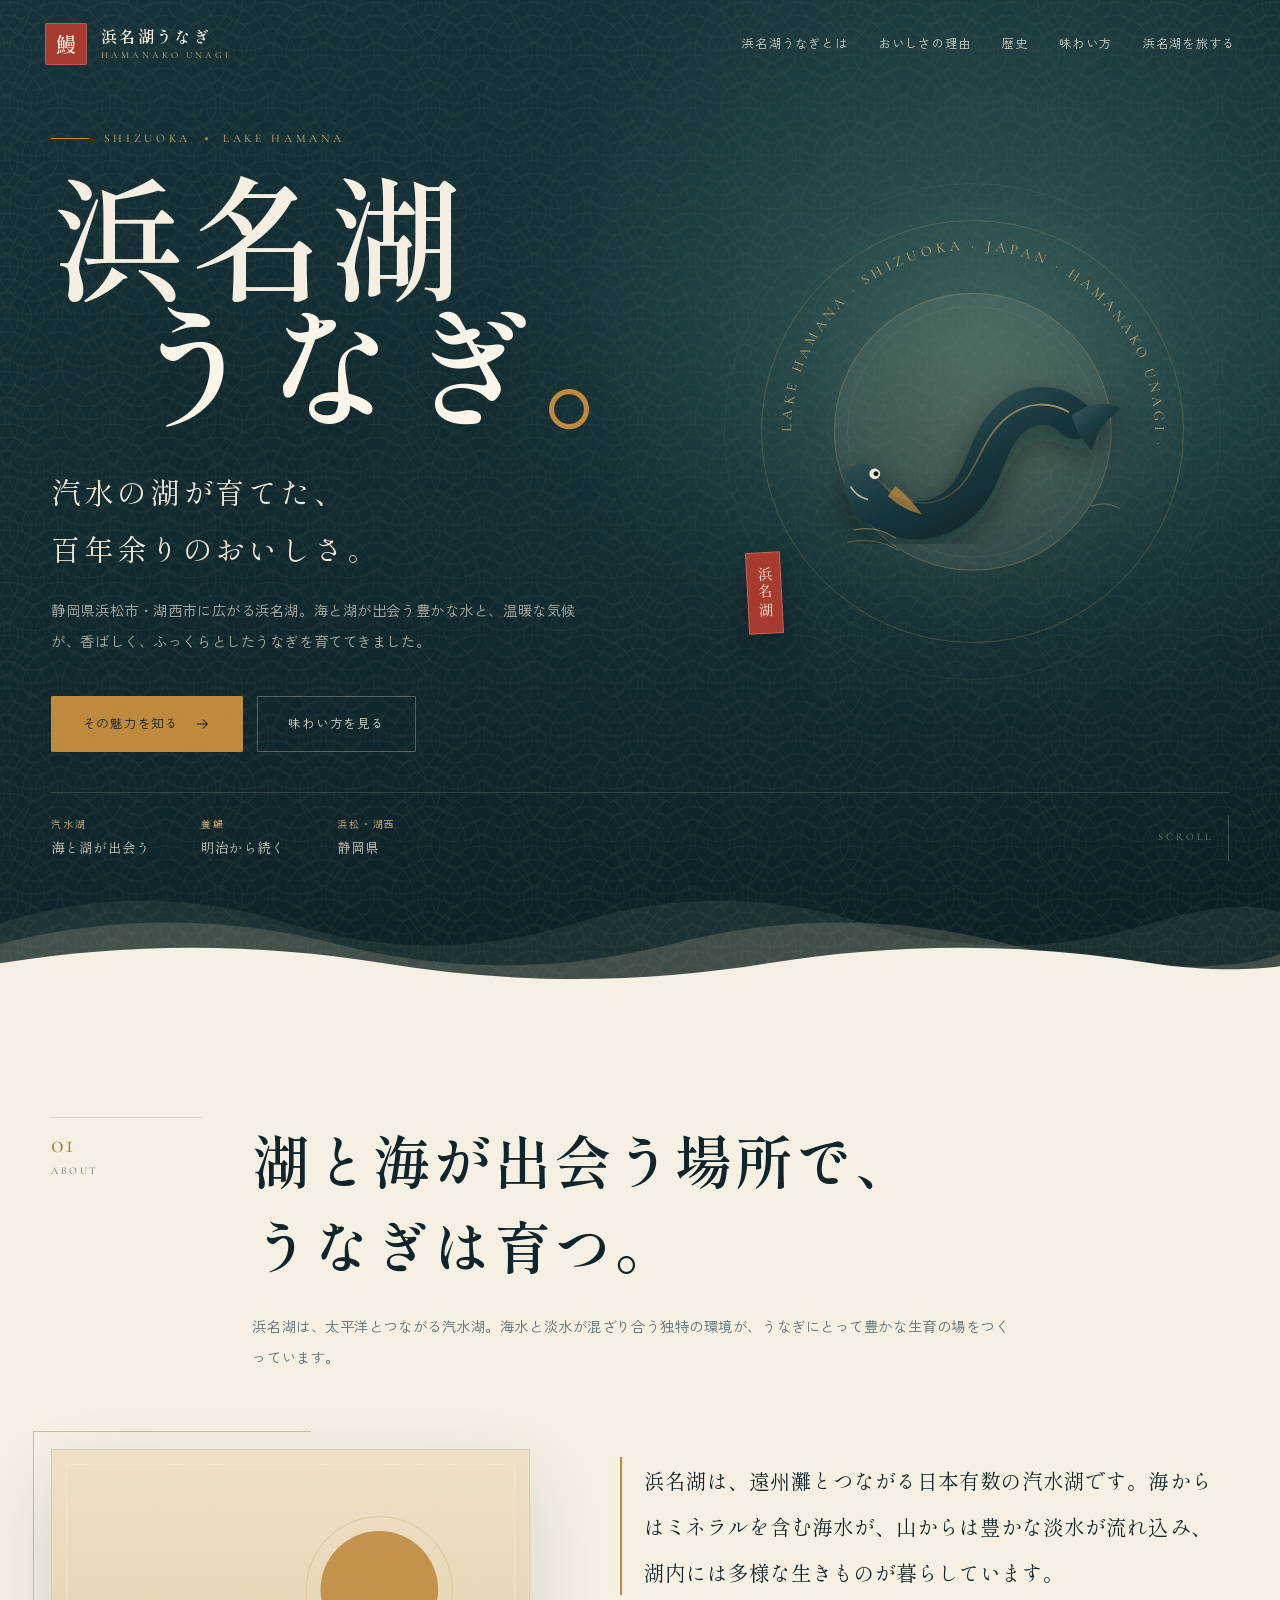
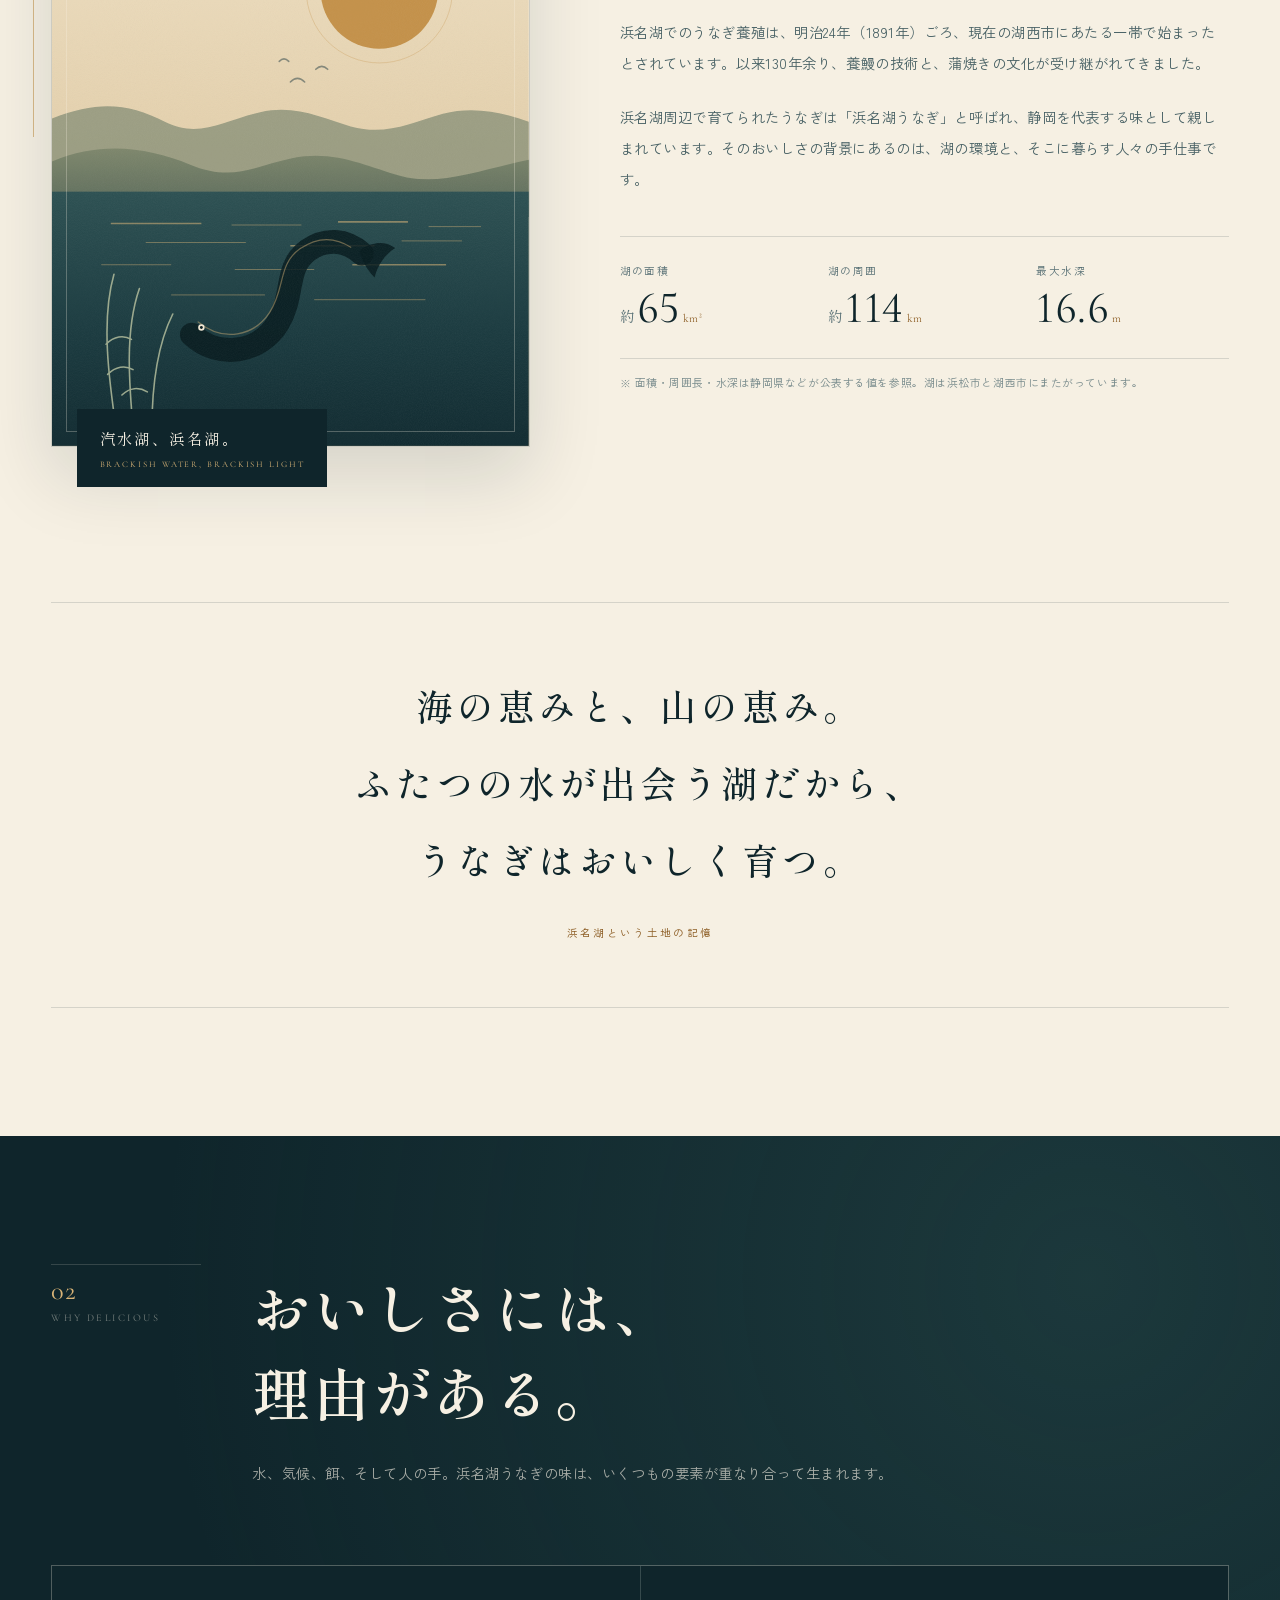
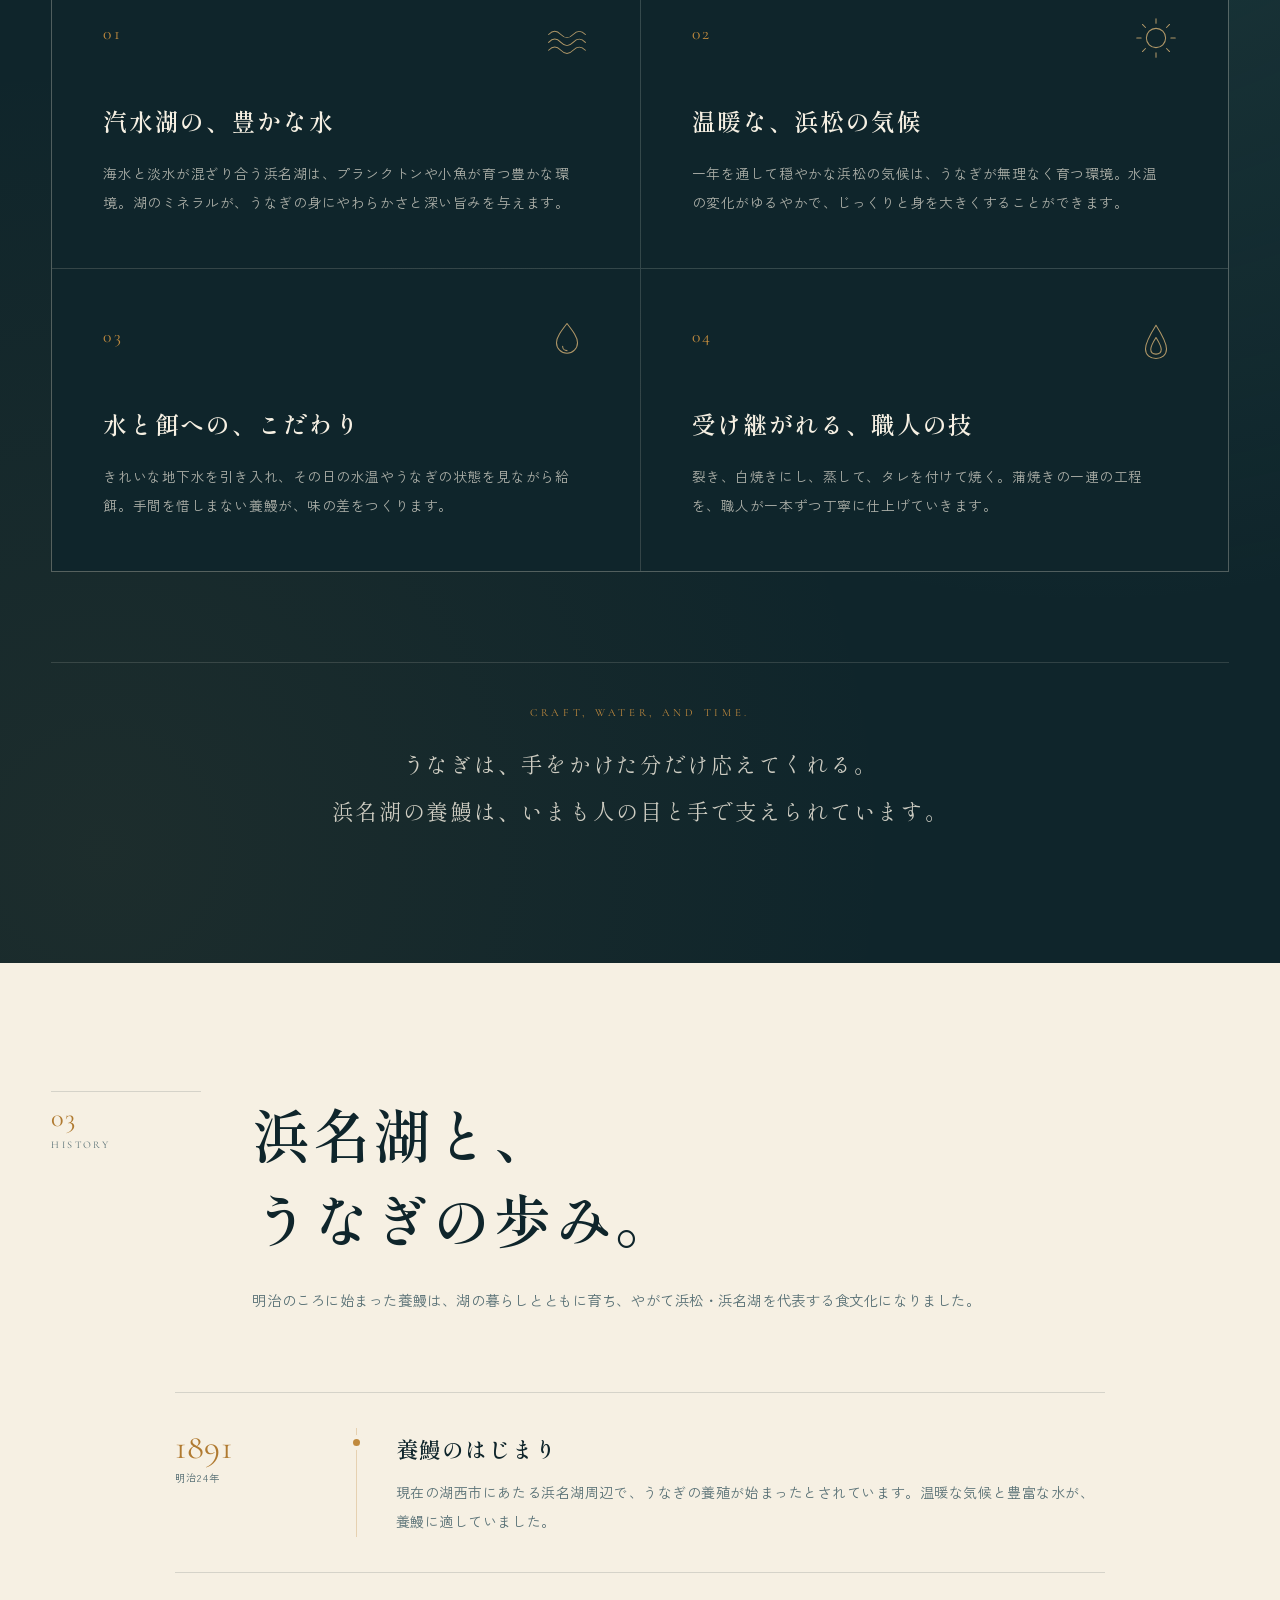
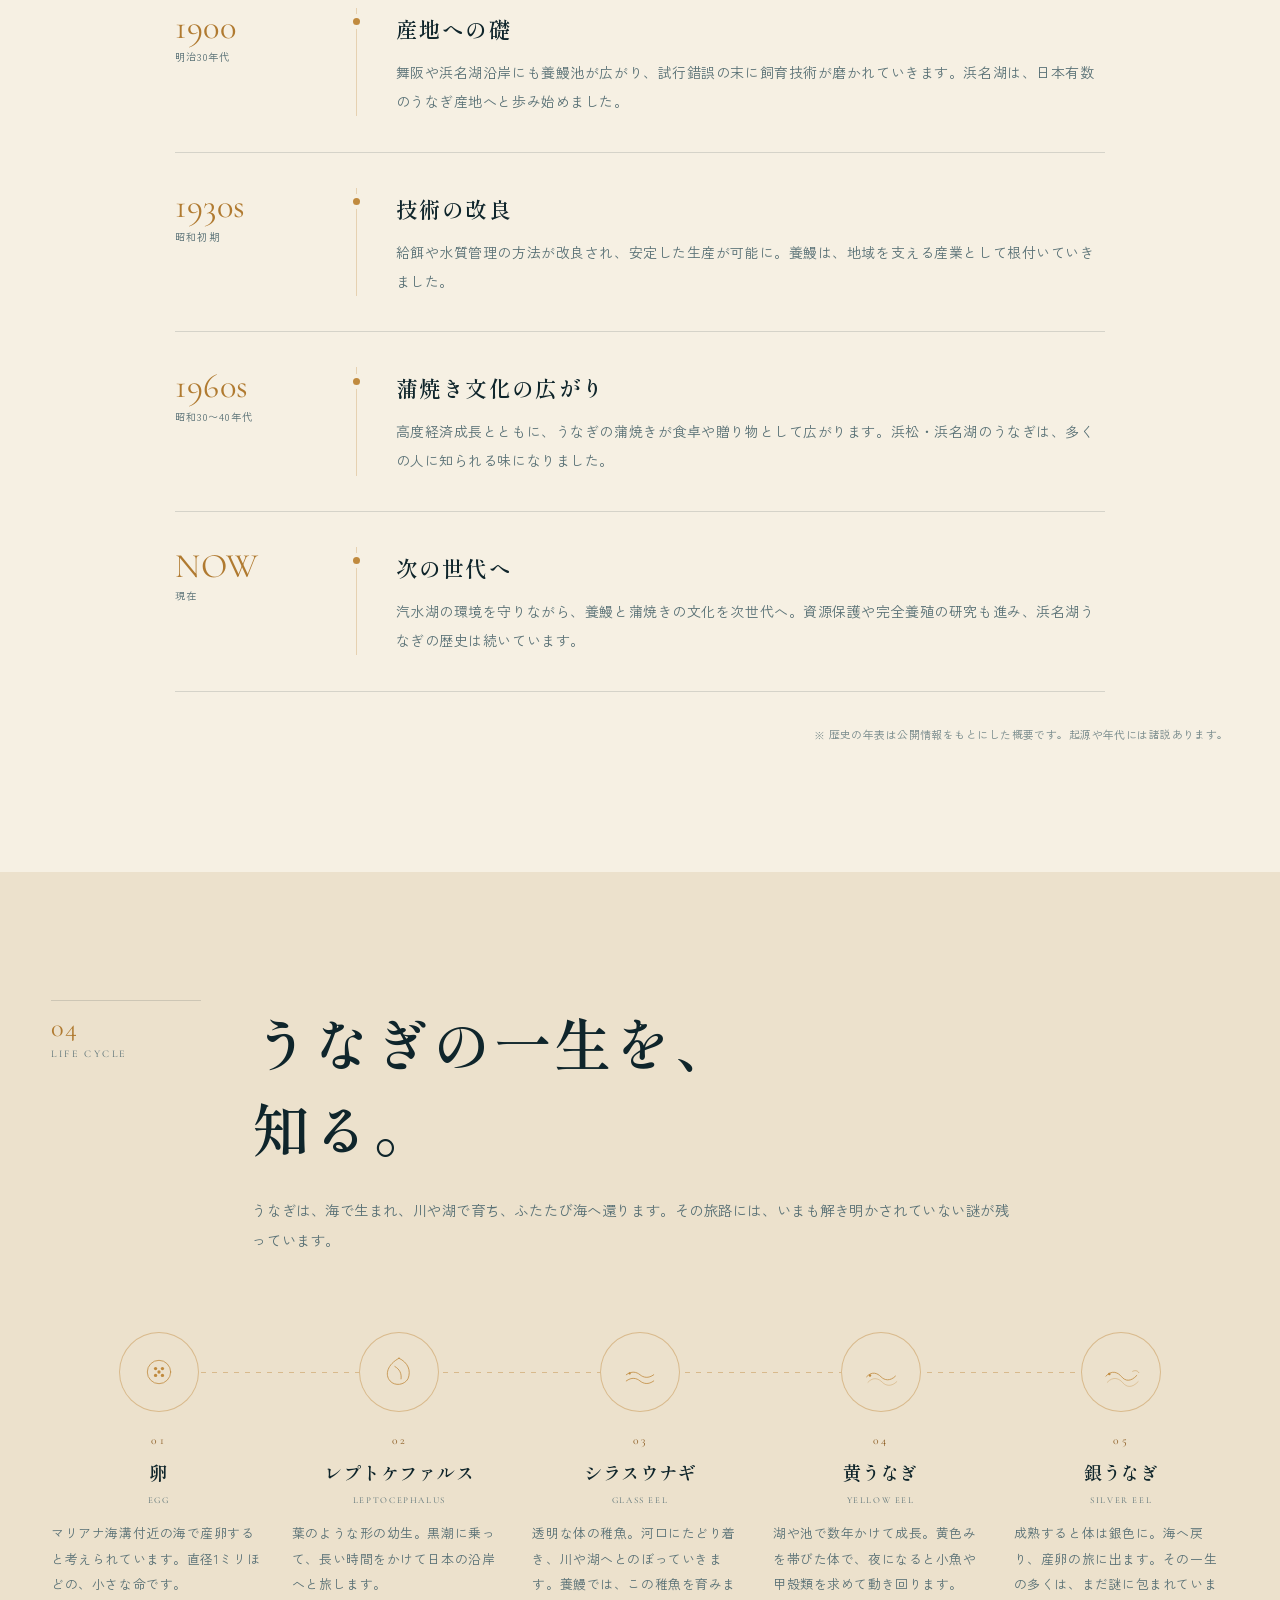
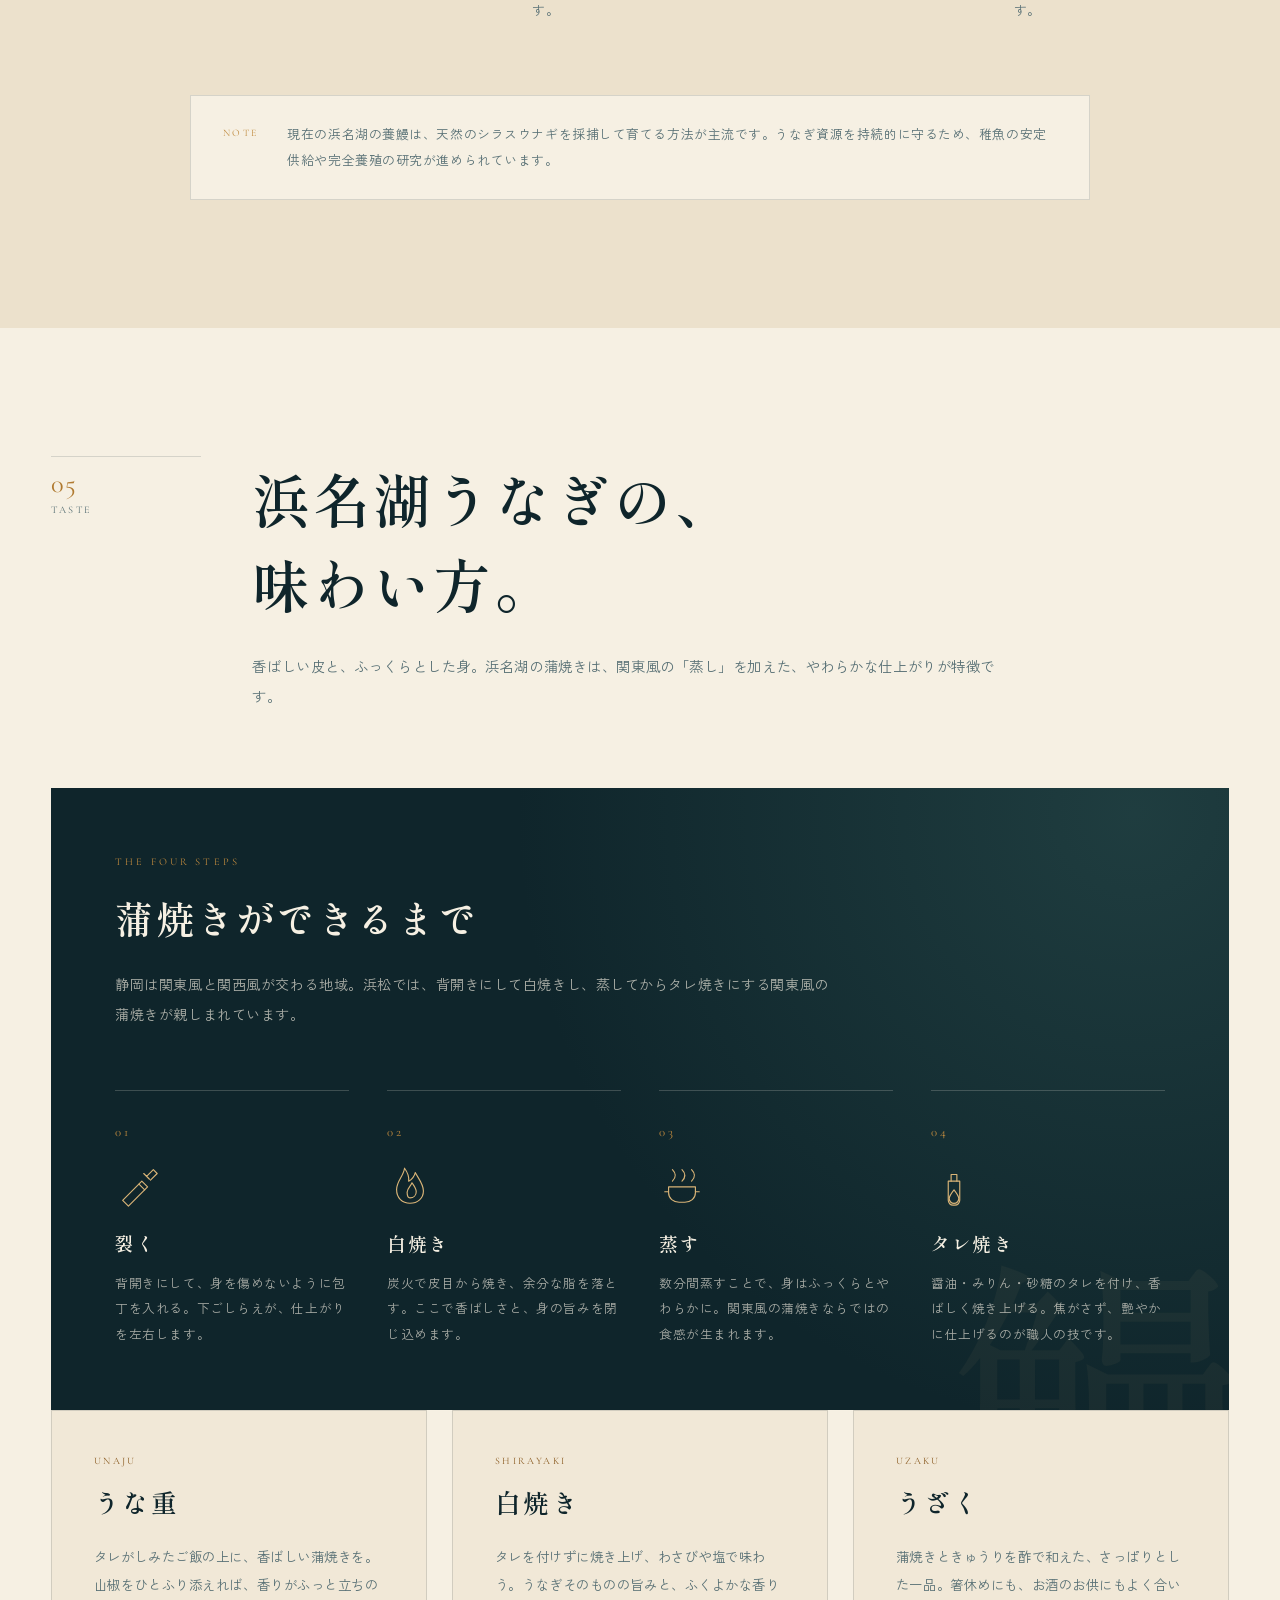
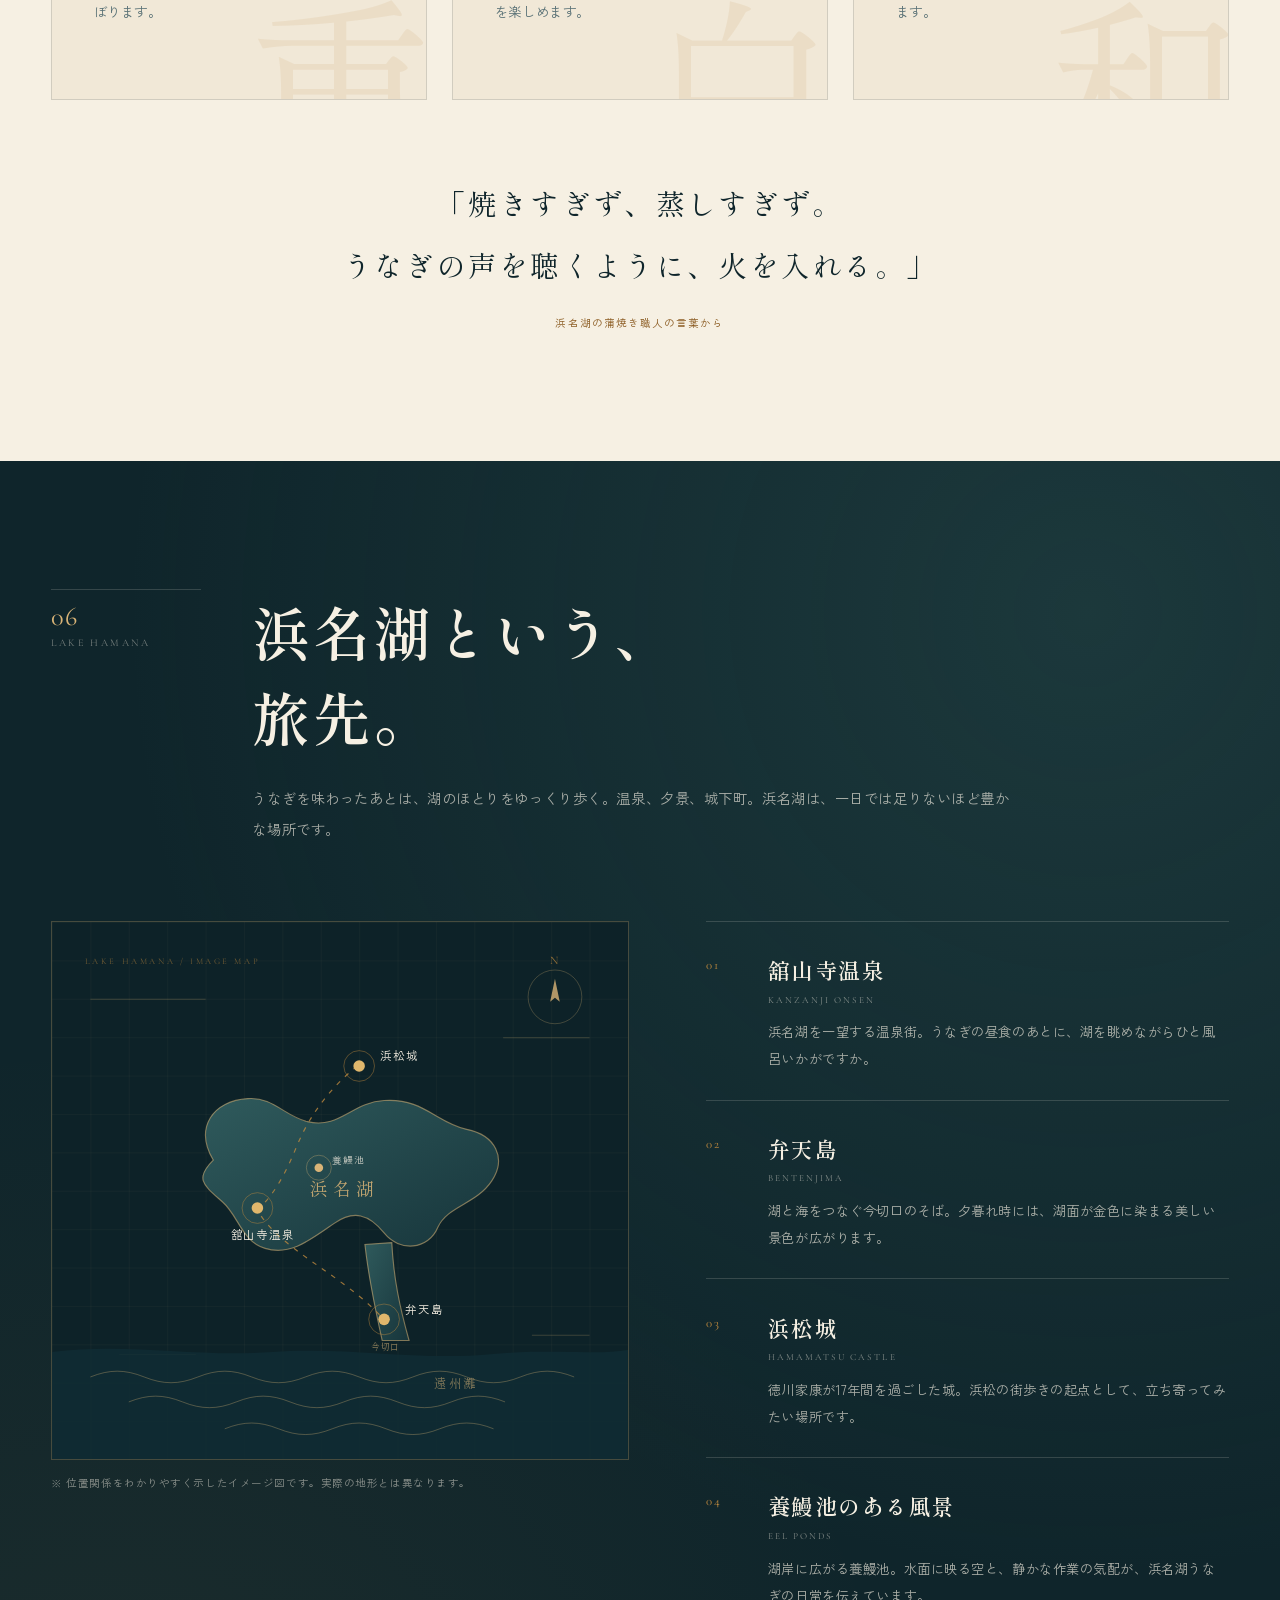
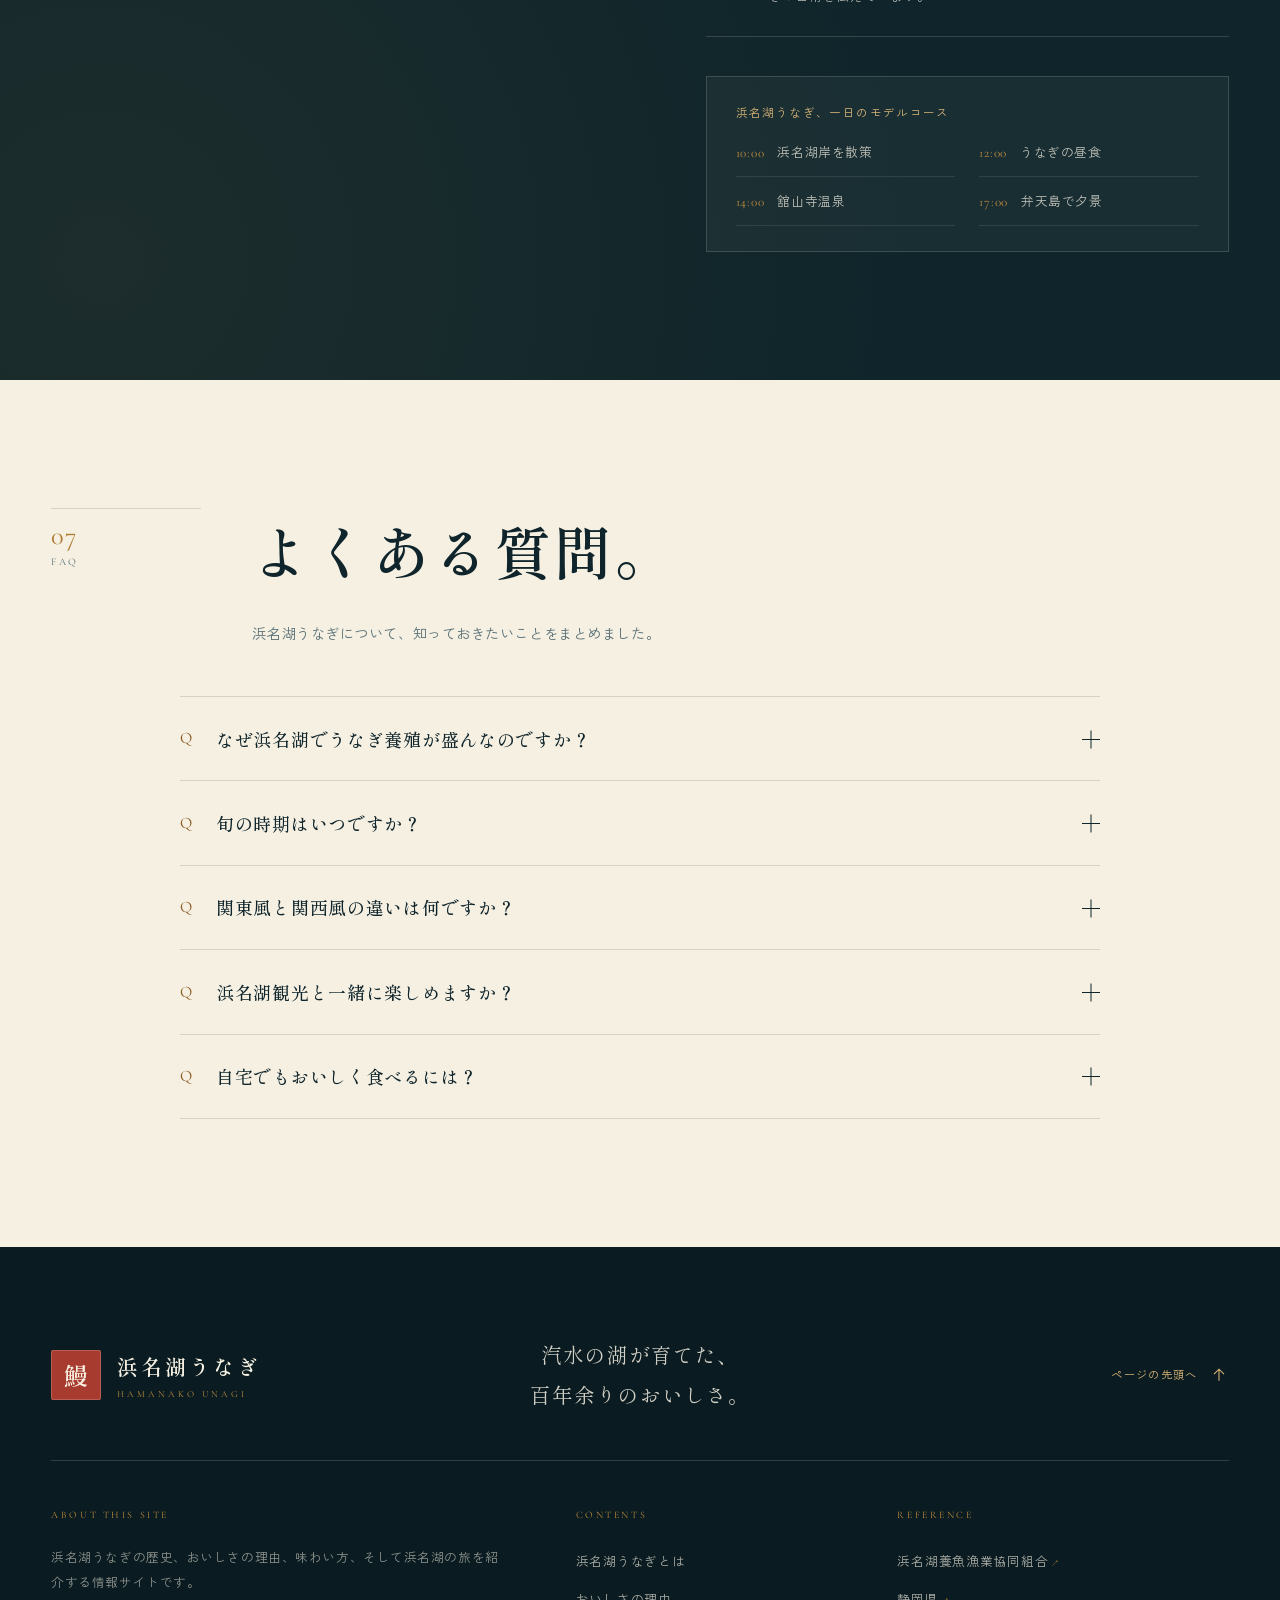
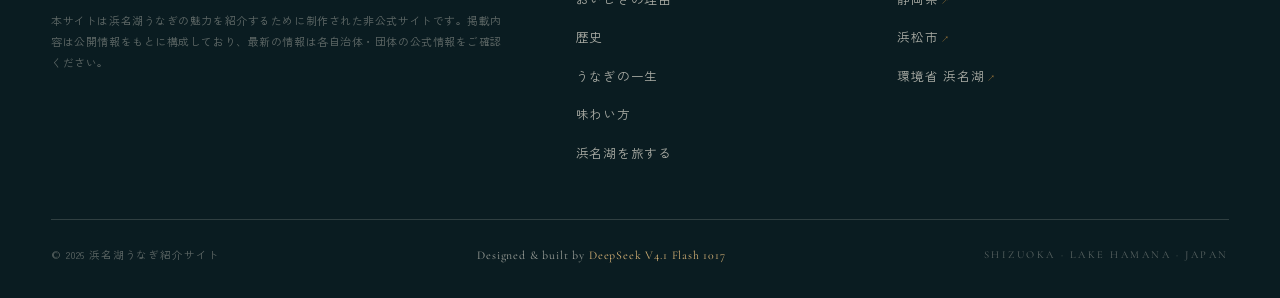
==== commit 1b6b986d: "制作クレジットに DeepSeek V4.1 Flash 1017 を追加" ====
--- a/index.html
+++ b/index.html
@@ -12,6 +12,7 @@
   <title>浜名湖うなぎ | 汽水の湖が育てた、百年余りのおいしさ</title>
   <meta name="description" content="静岡県浜松市・湖西市に広がる汽水湖、浜名湖。明治から続くうなぎ養殖の歴史と、豊かな水がはぐくむ浜名湖うなぎの魅力、蒲焼きの味わい方、周辺の旅を紹介します。">
   <meta name="theme-color" content="#0f252b">
+  <meta name="generator" content="DeepSeek V4.1 Flash 1017">
   <meta property="og:title" content="浜名湖うなぎ | 汽水の湖が育てた、百年余りのおいしさ">
   <meta property="og:description" content="海と湖が出会う場所で育まれた、静岡・浜名湖のうなぎ。その歴史、おいしさの理由、味わい方と旅を紹介します。">
   <meta property="og:type" content="website">
@@ -987,6 +988,7 @@
 
       <div class="footer-bottom">
         <p>&copy; 2026 浜名湖うなぎ紹介サイト</p>
+        <p class="footer-credit">Designed &amp; built by <span>DeepSeek V4.1 Flash 1017</span></p>
         <p class="footer-facts">SHIZUOKA · LAKE HAMANA · JAPAN</p>
       </div>
     </div>
--- a/assets/css/style.css
+++ b/assets/css/style.css
@@ -1880,6 +1880,7 @@
 
 .footer-bottom {
   display: flex;
+  flex-wrap: wrap;
   align-items: center;
   justify-content: space-between;
   gap: 1rem;
@@ -1888,6 +1889,17 @@
   font-size: 0.66rem;
   letter-spacing: 0.08em;
   color: rgba(246, 240, 227, 0.35);
+}
+
+.footer-credit {
+  font-family: var(--latin);
+  font-size: 0.74rem;
+  letter-spacing: 0.07em;
+  color: rgba(246, 240, 227, 0.62);
+}
+
+.footer-credit span {
+  color: var(--gold-light);
 }
 
 .footer-facts {
